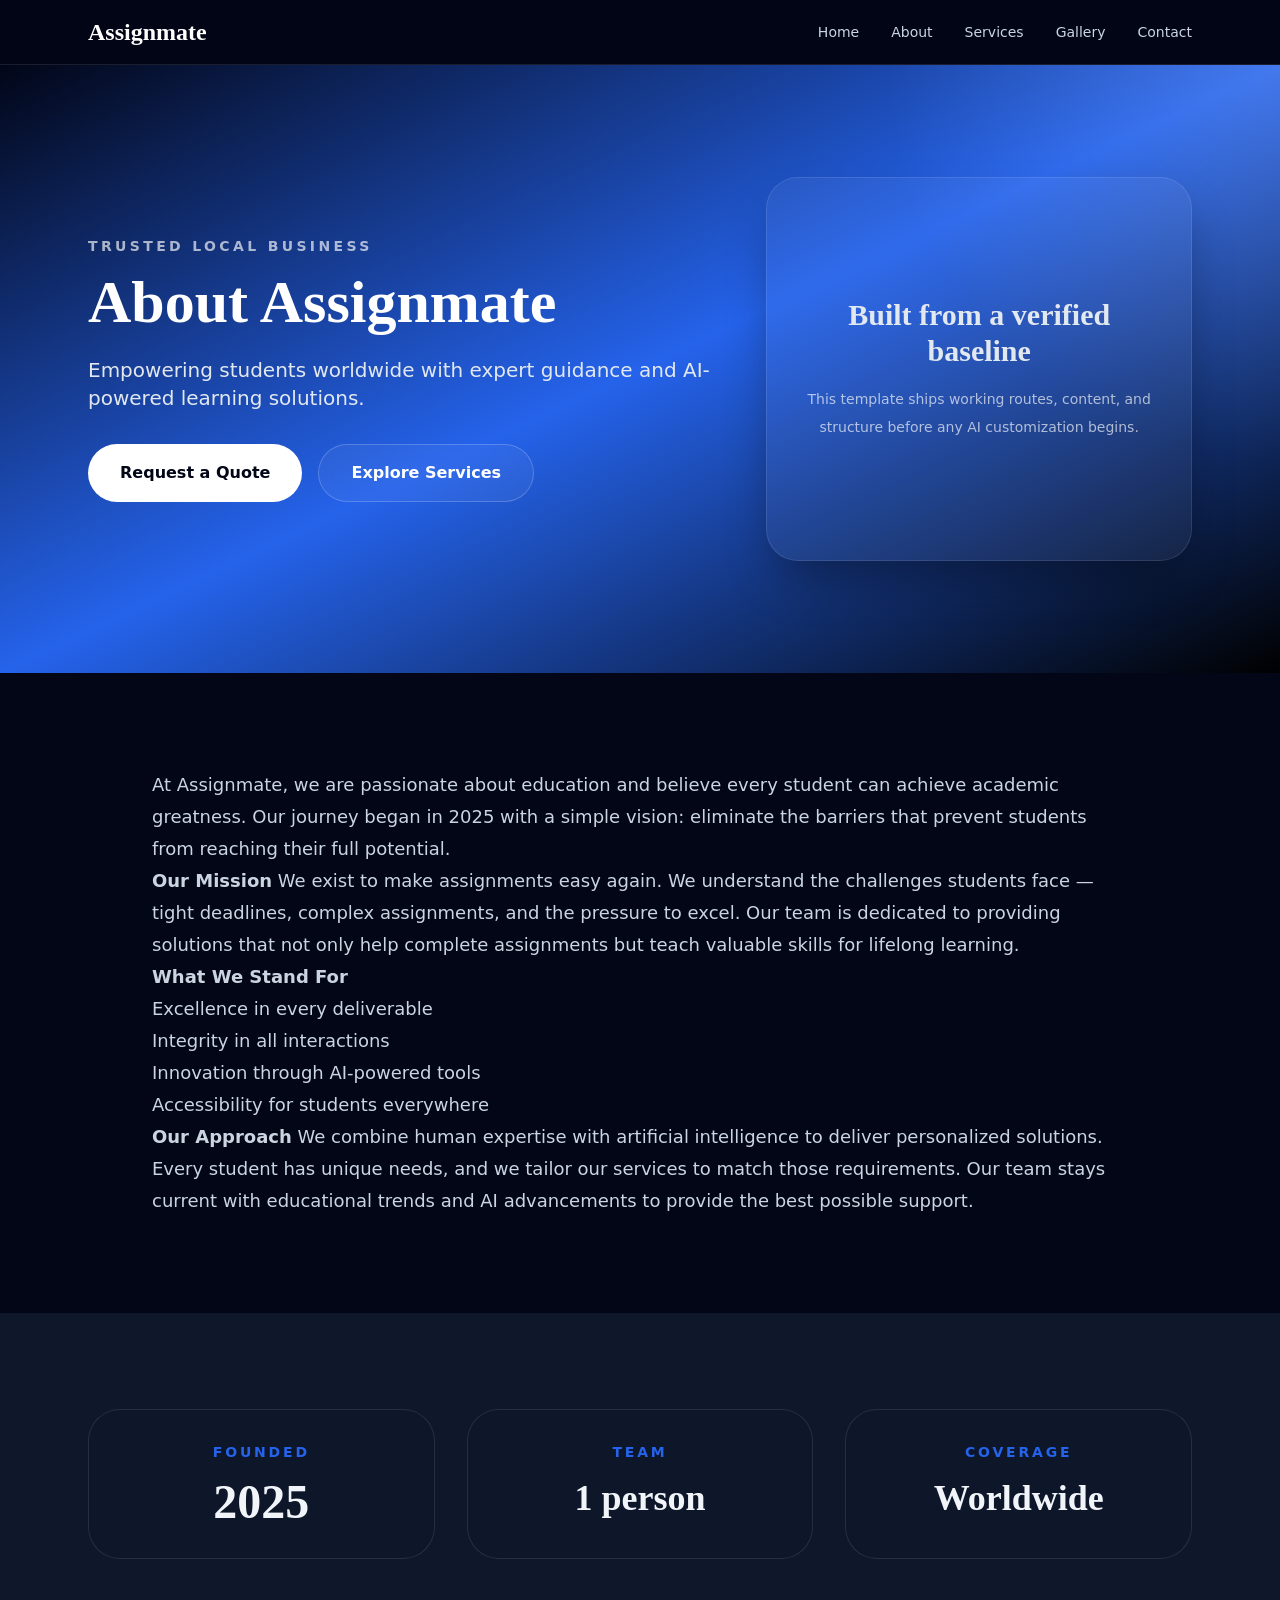
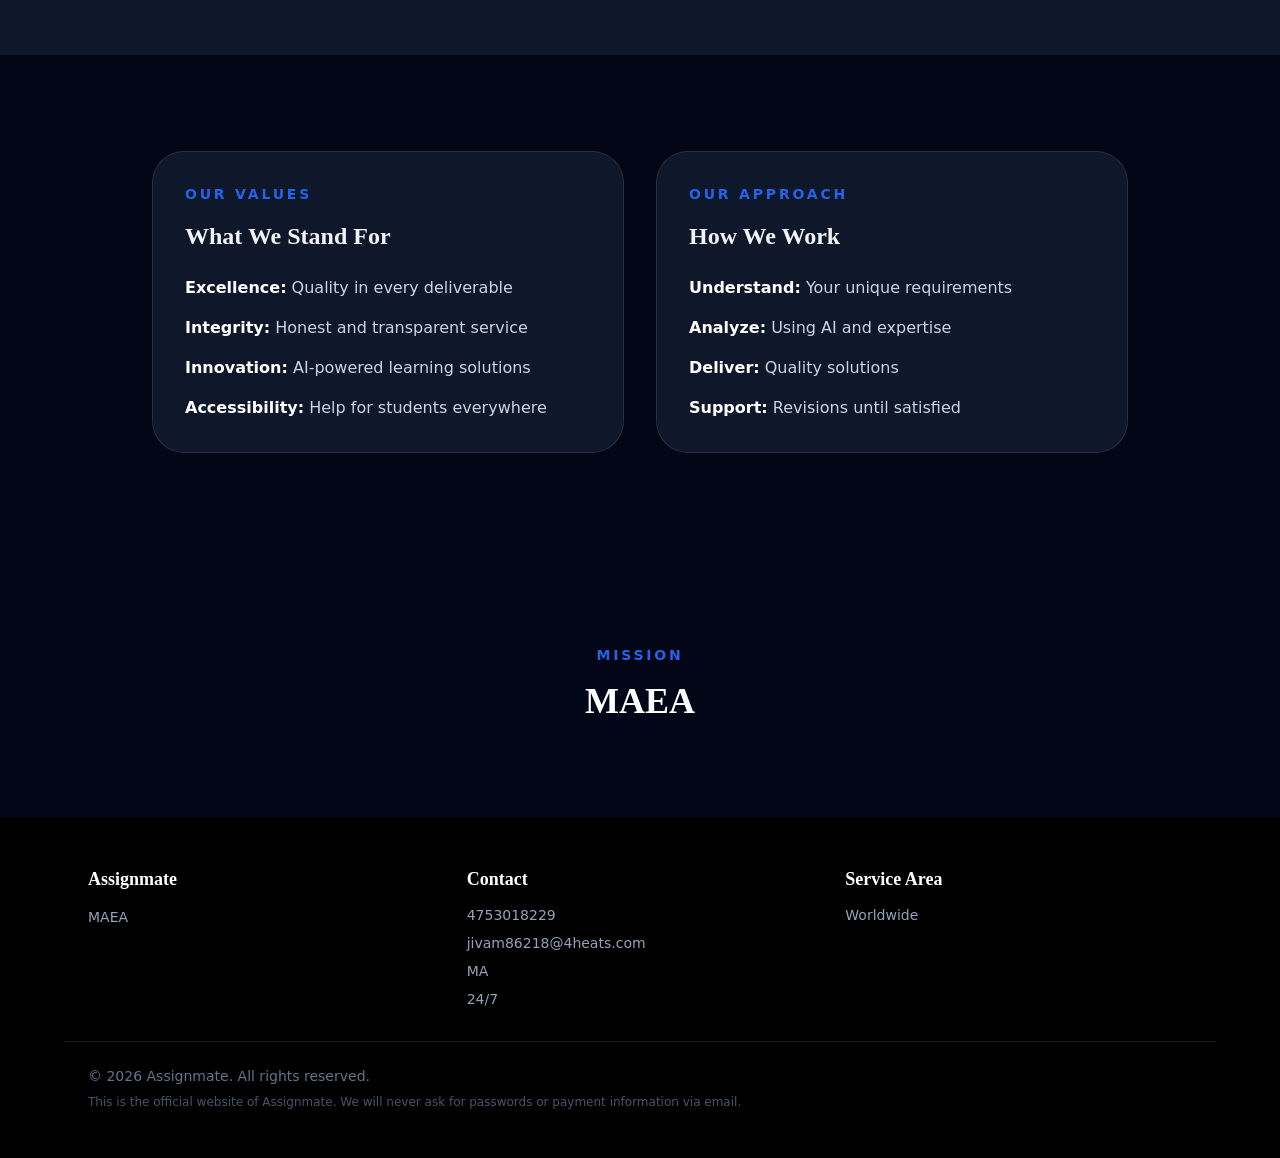
==== about/index.html @ 3dbf762c "Deploy site from 5Pages" ====
<!DOCTYPE html><html lang="en" data-astro-cid-37fxchfa style="--primaryColor: #2563eb;--secondaryColor: #f59e0b;--displayFont: 'Space Grotesk', 'Inter', sans-serif;--bodyFont: 'Inter', system-ui, sans-serif;"> <head><!-- Primary Meta Tags --><meta charset="utf-8"><meta name="viewport" content="width=device-width, initial-scale=1"><title>About Assignmate | Our Mission</title><meta name="description" content="Learn about Assignmate, our mission to make education accessible, and how we help students worldwide succeed."><meta name="author" content="Assignmate"><meta name="robots" content="index, follow"><link rel="canonical" href="https://example.com/about/"><link rel="preconnect" href="https://fonts.googleapis.com"><link rel="preconnect" href="https://fonts.gstatic.com" crossorigin><link href="https://fonts.googleapis.com/css2?family=Inter:wght@400;500;600;700;800&family=Playfair+Display:wght@600;700&family=Cormorant+Garamond:wght@500;600;700&family=DM+Serif+Display:ital@0;1&family=Space+Grotesk:wght@500;700&family=Source+Sans+3:wght@400;500;600;700&display=swap" rel="stylesheet"><!-- Security & Anti-Phishing --><meta http-equiv="X-Frame-Options" content="SAMEORIGIN"><meta http-equiv="X-Content-Type-Options" content="nosniff"><meta http-equiv="X-XSS-Protection" content="1; mode=block"><meta name="referrer" content="strict-origin-when-cross-origin"><meta http-equiv="Content-Security-Policy" content="default-src 'self'; script-src 'self' https://unpkg.com https://cdnjs.cloudflare.com; style-src 'self' 'unsafe-inline' https://fonts.googleapis.com; font-src 'self' https://fonts.gstatic.com; img-src 'self' data: https:; connect-src 'self'; frame-src 'self' https://unpkg.com; base-uri 'self'; form-action 'self'; frame-ancestors 'self'; object-src 'none'"><!-- Open Graph / Facebook --><meta property="og:type" content="website"><meta property="og:url" content="https://example.com/about/"><meta property="og:title" content="About Assignmate | Our Mission"><meta property="og:description" content="Learn about Assignmate, our mission to make education accessible, and how we help students worldwide succeed."><meta property="og:site_name" content="Assignmate"><meta property="og:locale" content="en_US"><meta property="og:image" content=""><meta property="og:image:width" content="1200"><meta property="og:image:height" content="630"><meta property="og:image:alt" content="About Assignmate | Our Mission"><!-- Twitter --><meta name="twitter:card" content="summary_large_image"><meta name="twitter:url" content="https://example.com/about/"><meta name="twitter:title" content="About Assignmate | Our Mission"><meta name="twitter:description" content="Learn about Assignmate, our mission to make education accessible, and how we help students worldwide succeed."><meta name="twitter:image" content=""><!-- Additional SEO --><meta name="geo.placename" content="MA"><!-- Structured Data (JSON-LD) --><script type="application/ld+json">{"@context":"https://schema.org","@type":"LocalBusiness","name":"Assignmate","description":"Make Assignments easy again","url":"https://example.com","telephone":"4753018229","email":"jivam86218@4heats.com","address":{"@type":"PostalAddress","streetAddress":"MA","addressLocality":"","addressRegion":"","postalCode":"","addressCountry":"US"},"openingHours":"24/7","sameAs":[]}</script><link rel="stylesheet" href="/_astro/about.CpQrnr-l.css"></head> <body class="bg-slate-950 text-slate-100" data-astro-cid-37fxchfa style="--primaryColor: #2563eb;--secondaryColor: #f59e0b;--displayFont: 'Space Grotesk', 'Inter', sans-serif;--bodyFont: 'Inter', system-ui, sans-serif;"> <a href="#main-content" class="sr-only focus:not-sr-only focus:absolute focus:left-4 focus:top-4 focus:z-50 focus:rounded focus:bg-white focus:px-4 focus:py-2 focus:text-sm focus:font-semibold focus:text-gray-900 focus:shadow" data-astro-cid-37fxchfa style="--primaryColor: #2563eb;--secondaryColor: #f59e0b;--displayFont: 'Space Grotesk', 'Inter', sans-serif;--bodyFont: 'Inter', system-ui, sans-serif;">
Skip to content
</a> <header class="sticky top-0 z-40 border-b border-gray-200 backdrop-blur bg-slate-950/95 text-white border-white/10" data-astro-cid-37fxchfa style="--primaryColor: #2563eb;--secondaryColor: #f59e0b;--displayFont: 'Space Grotesk', 'Inter', sans-serif;--bodyFont: 'Inter', system-ui, sans-serif;"> <nav class="mx-auto flex max-w-6xl items-center justify-between px-6 py-4" aria-label="Main navigation" data-astro-cid-37fxchfa style="--primaryColor: #2563eb;--secondaryColor: #f59e0b;--displayFont: 'Space Grotesk', 'Inter', sans-serif;--bodyFont: 'Inter', system-ui, sans-serif;"> <a href="/" class="font-heading text-2xl font-bold text-white" data-astro-cid-37fxchfa style="--primaryColor: #2563eb;--secondaryColor: #f59e0b;--displayFont: 'Space Grotesk', 'Inter', sans-serif;--bodyFont: 'Inter', system-ui, sans-serif;">Assignmate</a> <div class="hidden items-center gap-8 md:flex" data-astro-cid-37fxchfa style="--primaryColor: #2563eb;--secondaryColor: #f59e0b;--displayFont: 'Space Grotesk', 'Inter', sans-serif;--bodyFont: 'Inter', system-ui, sans-serif;"> <a href="/" class="text-sm font-medium transition-colors hover:text-primary text-slate-300" data-astro-cid-37fxchfa style="--primaryColor: #2563eb;--secondaryColor: #f59e0b;--displayFont: 'Space Grotesk', 'Inter', sans-serif;--bodyFont: 'Inter', system-ui, sans-serif;"> Home </a><a href="/about" class="text-sm font-medium transition-colors hover:text-primary text-slate-300" data-astro-cid-37fxchfa style="--primaryColor: #2563eb;--secondaryColor: #f59e0b;--displayFont: 'Space Grotesk', 'Inter', sans-serif;--bodyFont: 'Inter', system-ui, sans-serif;"> About </a><a href="/services" class="text-sm font-medium transition-colors hover:text-primary text-slate-300" data-astro-cid-37fxchfa style="--primaryColor: #2563eb;--secondaryColor: #f59e0b;--displayFont: 'Space Grotesk', 'Inter', sans-serif;--bodyFont: 'Inter', system-ui, sans-serif;"> Services </a><a href="/gallery" class="text-sm font-medium transition-colors hover:text-primary text-slate-300" data-astro-cid-37fxchfa style="--primaryColor: #2563eb;--secondaryColor: #f59e0b;--displayFont: 'Space Grotesk', 'Inter', sans-serif;--bodyFont: 'Inter', system-ui, sans-serif;"> Gallery </a><a href="/contact" class="text-sm font-medium transition-colors hover:text-primary text-slate-300" data-astro-cid-37fxchfa style="--primaryColor: #2563eb;--secondaryColor: #f59e0b;--displayFont: 'Space Grotesk', 'Inter', sans-serif;--bodyFont: 'Inter', system-ui, sans-serif;"> Contact </a> </div> <details class="relative md:hidden" data-astro-cid-37fxchfa style="--primaryColor: #2563eb;--secondaryColor: #f59e0b;--displayFont: 'Space Grotesk', 'Inter', sans-serif;--bodyFont: 'Inter', system-ui, sans-serif;"> <summary class="list-none cursor-pointer rounded p-2 text-gray-700 focus:outline-none focus:ring-2 focus:ring-primary focus:ring-offset-2" aria-label="Open mobile navigation" data-astro-cid-37fxchfa style="--primaryColor: #2563eb;--secondaryColor: #f59e0b;--displayFont: 'Space Grotesk', 'Inter', sans-serif;--bodyFont: 'Inter', system-ui, sans-serif;"> <svg class="h-6 w-6" fill="none" stroke="currentColor" viewBox="0 0 24 24" aria-hidden="true" data-astro-cid-37fxchfa style="--primaryColor: #2563eb;--secondaryColor: #f59e0b;--displayFont: 'Space Grotesk', 'Inter', sans-serif;--bodyFont: 'Inter', system-ui, sans-serif;"> <path stroke-linecap="round" stroke-linejoin="round" stroke-width="2" d="M4 6h16M4 12h16M4 18h16" data-astro-cid-37fxchfa style="--primaryColor: #2563eb;--secondaryColor: #f59e0b;--displayFont: 'Space Grotesk', 'Inter', sans-serif;--bodyFont: 'Inter', system-ui, sans-serif;"></path> </svg> </summary> <div class="absolute right-0 mt-3 min-w-48 rounded-xl border p-3 shadow-lg border-white/10 bg-slate-900" data-astro-cid-37fxchfa style="--primaryColor: #2563eb;--secondaryColor: #f59e0b;--displayFont: 'Space Grotesk', 'Inter', sans-serif;--bodyFont: 'Inter', system-ui, sans-serif;"> <a href="/" class="block rounded-lg px-3 py-2 text-sm font-medium transition-colors hover:bg-gray-50 hover:text-primary text-slate-300 hover:bg-white/5" data-astro-cid-37fxchfa style="--primaryColor: #2563eb;--secondaryColor: #f59e0b;--displayFont: 'Space Grotesk', 'Inter', sans-serif;--bodyFont: 'Inter', system-ui, sans-serif;"> Home </a><a href="/about" class="block rounded-lg px-3 py-2 text-sm font-medium transition-colors hover:bg-gray-50 hover:text-primary text-slate-300 hover:bg-white/5" data-astro-cid-37fxchfa style="--primaryColor: #2563eb;--secondaryColor: #f59e0b;--displayFont: 'Space Grotesk', 'Inter', sans-serif;--bodyFont: 'Inter', system-ui, sans-serif;"> About </a><a href="/services" class="block rounded-lg px-3 py-2 text-sm font-medium transition-colors hover:bg-gray-50 hover:text-primary text-slate-300 hover:bg-white/5" data-astro-cid-37fxchfa style="--primaryColor: #2563eb;--secondaryColor: #f59e0b;--displayFont: 'Space Grotesk', 'Inter', sans-serif;--bodyFont: 'Inter', system-ui, sans-serif;"> Services </a><a href="/gallery" class="block rounded-lg px-3 py-2 text-sm font-medium transition-colors hover:bg-gray-50 hover:text-primary text-slate-300 hover:bg-white/5" data-astro-cid-37fxchfa style="--primaryColor: #2563eb;--secondaryColor: #f59e0b;--displayFont: 'Space Grotesk', 'Inter', sans-serif;--bodyFont: 'Inter', system-ui, sans-serif;"> Gallery </a><a href="/contact" class="block rounded-lg px-3 py-2 text-sm font-medium transition-colors hover:bg-gray-50 hover:text-primary text-slate-300 hover:bg-white/5" data-astro-cid-37fxchfa style="--primaryColor: #2563eb;--secondaryColor: #f59e0b;--displayFont: 'Space Grotesk', 'Inter', sans-serif;--bodyFont: 'Inter', system-ui, sans-serif;"> Contact </a> </div> </details> </nav> </header> <main id="main-content" data-astro-cid-37fxchfa style="--primaryColor: #2563eb;--secondaryColor: #f59e0b;--displayFont: 'Space Grotesk', 'Inter', sans-serif;--bodyFont: 'Inter', system-ui, sans-serif;">  <section class="relative overflow-hidden py-20 md:py-28 bg-gradient-to-br from-slate-950 via-primary to-black text-white"> <div class="absolute inset-0 bg-[radial-gradient(circle_at_top_right,_rgba(255,255,255,0.14),_transparent_28%)]"></div> <div class="relative mx-auto max-w-6xl px-6"> <div class="grid items-center gap-10 lg:grid-cols-[1.2fr_0.8fr]"> <div> <p class="mb-4 text-sm font-semibold uppercase tracking-[0.24em] text-white/65">Trusted local business</p> <h1 class="font-heading text-4xl font-bold leading-tight md:text-5xl lg:text-6xl">About Assignmate</h1> <p class="mt-6 max-w-2xl text-lg leading-8 md:text-xl text-slate-200">Empowering students worldwide with expert guidance and AI-powered learning solutions.</p> <div class="mt-8 flex flex-wrap gap-4"> <a href="/contact" class="btn-primary hover:opacity-100 rounded-full bg-white text-slate-950">Request a Quote</a> <a href="/services" class="btn-secondary rounded-full border border-white/20 bg-white/5 text-white">Explore Services</a> </div> </div> <div> <div class="flex min-h-[24rem] items-center justify-center text-center rounded-[2rem] border border-white/10 bg-white/5 p-10 text-slate-200 shadow-2xl shadow-black/40"> <div> <p class="font-heading text-3xl font-semibold">Built from a verified baseline</p> <p class="mt-4 text-sm leading-7 text-white/65">This template ships working routes, content, and structure before any AI customization begins.</p> </div> </div> </div> </div> </div> </section> <section class="py-16 md:py-24"> <div class="mx-auto max-w-5xl px-6"> <div class="prose max-w-none text-lg leading-8 text-slate-300"> <p>At Assignmate, we are passionate about education and believe every student can achieve academic greatness. Our journey began in 2025 with a simple vision: eliminate the barriers that prevent students from reaching their full potential.</p>
<p><strong>Our Mission</strong>
We exist to make assignments easy again. We understand the challenges students face — tight deadlines, complex assignments, and the pressure to excel. Our team is dedicated to providing solutions that not only help complete assignments but teach valuable skills for lifelong learning.</p>
<p><strong>What We Stand For</strong></p>
<ul>
<li>Excellence in every deliverable</li>
<li>Integrity in all interactions</li>
<li>Innovation through AI-powered tools</li>
<li>Accessibility for students everywhere</li>
</ul>
<p><strong>Our Approach</strong>
We combine human expertise with artificial intelligence to deliver personalized solutions. Every student has unique needs, and we tailor our services to match those requirements. Our team stays current with educational trends and AI advancements to provide the best possible support.</p> </div> </div> </section> <section class="bg-slate-900 py-16 md:py-24"> <div class="mx-auto grid max-w-6xl gap-8 px-6 md:grid-cols-3"> <div class="rounded-[2rem] border border-white/10 bg-slate-900/50 p-8 text-center"> <p class="text-sm font-semibold uppercase tracking-[0.2em] text-primary">Founded</p> <h2 class="mt-4 font-heading text-5xl font-bold text-slate-100">2025</h2> </div> <div class="rounded-[2rem] border border-white/10 bg-slate-900/50 p-8 text-center"> <p class="text-sm font-semibold uppercase tracking-[0.2em] text-primary">Team</p> <h2 class="mt-4 font-heading text-4xl font-bold text-slate-100">1 person</h2> </div> <div class="rounded-[2rem] border border-white/10 bg-slate-900/50 p-8 text-center"> <p class="text-sm font-semibold uppercase tracking-[0.2em] text-primary">Coverage</p> <h2 class="mt-4 font-heading text-4xl font-bold text-slate-100">Worldwide</h2> </div> </div> </section> <section class="py-16 md:py-24"> <div class="mx-auto max-w-5xl px-6"> <div class="grid gap-8 md:grid-cols-2"> <div class="rounded-[2rem] border border-white/10 bg-slate-900 p-8"> <p class="text-sm font-semibold uppercase tracking-[0.2em] text-primary">Our Values</p> <h2 class="mt-4 font-heading text-2xl font-bold text-slate-100">What We Stand For</h2> <ul class="mt-6 space-y-4 text-slate-300"> <li><strong class="text-white">Excellence:</strong> Quality in every deliverable</li> <li><strong class="text-white">Integrity:</strong> Honest and transparent service</li> <li><strong class="text-white">Innovation:</strong> AI-powered learning solutions</li> <li><strong class="text-white">Accessibility:</strong> Help for students everywhere</li> </ul> </div> <div class="rounded-[2rem] border border-white/10 bg-slate-900 p-8"> <p class="text-sm font-semibold uppercase tracking-[0.2em] text-primary">Our Approach</p> <h2 class="mt-4 font-heading text-2xl font-bold text-slate-100">How We Work</h2> <ul class="mt-6 space-y-4 text-slate-300"> <li><strong class="text-white">Understand:</strong> Your unique requirements</li> <li><strong class="text-white">Analyze:</strong> Using AI and expertise</li> <li><strong class="text-white">Deliver:</strong> Quality solutions</li> <li><strong class="text-white">Support:</strong> Revisions until satisfied</li> </ul> </div> </div> </div> </section> <section class="py-16 md:py-24"> <div class="mx-auto max-w-4xl px-6 text-center"> <p class="text-sm font-semibold uppercase tracking-[0.2em] text-primary">Mission</p> <h2 class="mt-4 font-heading text-4xl font-bold text-white">MAEA</h2> </div> </section>  </main> <footer class="bg-black text-slate-300 py-12" data-astro-cid-37fxchfa style="--primaryColor: #2563eb;--secondaryColor: #f59e0b;--displayFont: 'Space Grotesk', 'Inter', sans-serif;--bodyFont: 'Inter', system-ui, sans-serif;"> <div class="mx-auto grid max-w-6xl gap-8 px-6 md:grid-cols-3" data-astro-cid-37fxchfa style="--primaryColor: #2563eb;--secondaryColor: #f59e0b;--displayFont: 'Space Grotesk', 'Inter', sans-serif;--bodyFont: 'Inter', system-ui, sans-serif;"> <div data-astro-cid-37fxchfa style="--primaryColor: #2563eb;--secondaryColor: #f59e0b;--displayFont: 'Space Grotesk', 'Inter', sans-serif;--bodyFont: 'Inter', system-ui, sans-serif;"> <h2 class="font-heading text-lg font-semibold text-white" data-astro-cid-37fxchfa style="--primaryColor: #2563eb;--secondaryColor: #f59e0b;--displayFont: 'Space Grotesk', 'Inter', sans-serif;--bodyFont: 'Inter', system-ui, sans-serif;">Assignmate</h2> <p class="mt-3 text-sm leading-6 text-slate-400" data-astro-cid-37fxchfa style="--primaryColor: #2563eb;--secondaryColor: #f59e0b;--displayFont: 'Space Grotesk', 'Inter', sans-serif;--bodyFont: 'Inter', system-ui, sans-serif;">MAEA</p> </div> <div data-astro-cid-37fxchfa style="--primaryColor: #2563eb;--secondaryColor: #f59e0b;--displayFont: 'Space Grotesk', 'Inter', sans-serif;--bodyFont: 'Inter', system-ui, sans-serif;"> <h2 class="font-heading text-lg font-semibold text-white" data-astro-cid-37fxchfa style="--primaryColor: #2563eb;--secondaryColor: #f59e0b;--displayFont: 'Space Grotesk', 'Inter', sans-serif;--bodyFont: 'Inter', system-ui, sans-serif;">Contact</h2> <div class="mt-3 space-y-2 text-sm text-slate-400" data-astro-cid-37fxchfa style="--primaryColor: #2563eb;--secondaryColor: #f59e0b;--displayFont: 'Space Grotesk', 'Inter', sans-serif;--bodyFont: 'Inter', system-ui, sans-serif;"> <p data-astro-cid-37fxchfa style="--primaryColor: #2563eb;--secondaryColor: #f59e0b;--displayFont: 'Space Grotesk', 'Inter', sans-serif;--bodyFont: 'Inter', system-ui, sans-serif;">4753018229</p> <p data-astro-cid-37fxchfa style="--primaryColor: #2563eb;--secondaryColor: #f59e0b;--displayFont: 'Space Grotesk', 'Inter', sans-serif;--bodyFont: 'Inter', system-ui, sans-serif;">jivam86218@4heats.com</p> <p data-astro-cid-37fxchfa style="--primaryColor: #2563eb;--secondaryColor: #f59e0b;--displayFont: 'Space Grotesk', 'Inter', sans-serif;--bodyFont: 'Inter', system-ui, sans-serif;">MA</p> <p data-astro-cid-37fxchfa style="--primaryColor: #2563eb;--secondaryColor: #f59e0b;--displayFont: 'Space Grotesk', 'Inter', sans-serif;--bodyFont: 'Inter', system-ui, sans-serif;">24/7</p> </div> </div> <div data-astro-cid-37fxchfa style="--primaryColor: #2563eb;--secondaryColor: #f59e0b;--displayFont: 'Space Grotesk', 'Inter', sans-serif;--bodyFont: 'Inter', system-ui, sans-serif;"> <h2 class="font-heading text-lg font-semibold text-white" data-astro-cid-37fxchfa style="--primaryColor: #2563eb;--secondaryColor: #f59e0b;--displayFont: 'Space Grotesk', 'Inter', sans-serif;--bodyFont: 'Inter', system-ui, sans-serif;">Service Area</h2> <p class="mt-3 text-sm text-slate-400" data-astro-cid-37fxchfa style="--primaryColor: #2563eb;--secondaryColor: #f59e0b;--displayFont: 'Space Grotesk', 'Inter', sans-serif;--bodyFont: 'Inter', system-ui, sans-serif;">Worldwide</p> <div class="mt-4 flex flex-wrap gap-3" data-astro-cid-37fxchfa style="--primaryColor: #2563eb;--secondaryColor: #f59e0b;--displayFont: 'Space Grotesk', 'Inter', sans-serif;--bodyFont: 'Inter', system-ui, sans-serif;">  </div> </div> </div> <div class="mx-auto mt-8 max-w-6xl border-t border-white/10 px-6 pt-6 text-sm text-slate-500" data-astro-cid-37fxchfa style="--primaryColor: #2563eb;--secondaryColor: #f59e0b;--displayFont: 'Space Grotesk', 'Inter', sans-serif;--bodyFont: 'Inter', system-ui, sans-serif;"> <p data-astro-cid-37fxchfa style="--primaryColor: #2563eb;--secondaryColor: #f59e0b;--displayFont: 'Space Grotesk', 'Inter', sans-serif;--bodyFont: 'Inter', system-ui, sans-serif;">&copy; 2026 Assignmate. All rights reserved.</p> <p class="mt-2 text-xs text-slate-600" data-astro-cid-37fxchfa style="--primaryColor: #2563eb;--secondaryColor: #f59e0b;--displayFont: 'Space Grotesk', 'Inter', sans-serif;--bodyFont: 'Inter', system-ui, sans-serif;">This is the official website of Assignmate. We will never ask for passwords or payment information via email.</p> </div> </footer> </body></html>
---- _astro/about.CpQrnr-l.css ----
*,:before,:after{--tw-border-spacing-x: 0;--tw-border-spacing-y: 0;--tw-translate-x: 0;--tw-translate-y: 0;--tw-rotate: 0;--tw-skew-x: 0;--tw-skew-y: 0;--tw-scale-x: 1;--tw-scale-y: 1;--tw-pan-x: ;--tw-pan-y: ;--tw-pinch-zoom: ;--tw-scroll-snap-strictness: proximity;--tw-gradient-from-position: ;--tw-gradient-via-position: ;--tw-gradient-to-position: ;--tw-ordinal: ;--tw-slashed-zero: ;--tw-numeric-figure: ;--tw-numeric-spacing: ;--tw-numeric-fraction: ;--tw-ring-inset: ;--tw-ring-offset-width: 0px;--tw-ring-offset-color: #fff;--tw-ring-color: rgb(59 130 246 / .5);--tw-ring-offset-shadow: 0 0 #0000;--tw-ring-shadow: 0 0 #0000;--tw-shadow: 0 0 #0000;--tw-shadow-colored: 0 0 #0000;--tw-blur: ;--tw-brightness: ;--tw-contrast: ;--tw-grayscale: ;--tw-hue-rotate: ;--tw-invert: ;--tw-saturate: ;--tw-sepia: ;--tw-drop-shadow: ;--tw-backdrop-blur: ;--tw-backdrop-brightness: ;--tw-backdrop-contrast: ;--tw-backdrop-grayscale: ;--tw-backdrop-hue-rotate: ;--tw-backdrop-invert: ;--tw-backdrop-opacity: ;--tw-backdrop-saturate: ;--tw-backdrop-sepia: ;--tw-contain-size: ;--tw-contain-layout: ;--tw-contain-paint: ;--tw-contain-style: }::backdrop{--tw-border-spacing-x: 0;--tw-border-spacing-y: 0;--tw-translate-x: 0;--tw-translate-y: 0;--tw-rotate: 0;--tw-skew-x: 0;--tw-skew-y: 0;--tw-scale-x: 1;--tw-scale-y: 1;--tw-pan-x: ;--tw-pan-y: ;--tw-pinch-zoom: ;--tw-scroll-snap-strictness: proximity;--tw-gradient-from-position: ;--tw-gradient-via-position: ;--tw-gradient-to-position: ;--tw-ordinal: ;--tw-slashed-zero: ;--tw-numeric-figure: ;--tw-numeric-spacing: ;--tw-numeric-fraction: ;--tw-ring-inset: ;--tw-ring-offset-width: 0px;--tw-ring-offset-color: #fff;--tw-ring-color: rgb(59 130 246 / .5);--tw-ring-offset-shadow: 0 0 #0000;--tw-ring-shadow: 0 0 #0000;--tw-shadow: 0 0 #0000;--tw-shadow-colored: 0 0 #0000;--tw-blur: ;--tw-brightness: ;--tw-contrast: ;--tw-grayscale: ;--tw-hue-rotate: ;--tw-invert: ;--tw-saturate: ;--tw-sepia: ;--tw-drop-shadow: ;--tw-backdrop-blur: ;--tw-backdrop-brightness: ;--tw-backdrop-contrast: ;--tw-backdrop-grayscale: ;--tw-backdrop-hue-rotate: ;--tw-backdrop-invert: ;--tw-backdrop-opacity: ;--tw-backdrop-saturate: ;--tw-backdrop-sepia: ;--tw-contain-size: ;--tw-contain-layout: ;--tw-contain-paint: ;--tw-contain-style: }*,:before,:after{box-sizing:border-box;border-width:0;border-style:solid;border-color:#e5e7eb}:before,:after{--tw-content: ""}html,:host{line-height:1.5;-webkit-text-size-adjust:100%;-moz-tab-size:4;-o-tab-size:4;tab-size:4;font-family:ui-sans-serif,system-ui,sans-serif,"Apple Color Emoji","Segoe UI Emoji",Segoe UI Symbol,"Noto Color Emoji";font-feature-settings:normal;font-variation-settings:normal;-webkit-tap-highlight-color:transparent}body{margin:0;line-height:inherit}hr{height:0;color:inherit;border-top-width:1px}abbr:where([title]){-webkit-text-decoration:underline dotted;text-decoration:underline dotted}h1,h2,h3,h4,h5,h6{font-size:inherit;font-weight:inherit}a{color:inherit;text-decoration:inherit}b,strong{font-weight:bolder}code,kbd,samp,pre{font-family:ui-monospace,SFMono-Regular,Menlo,Monaco,Consolas,Liberation Mono,Courier New,monospace;font-feature-settings:normal;font-variation-settings:normal;font-size:1em}small{font-size:80%}sub,sup{font-size:75%;line-height:0;position:relative;vertical-align:baseline}sub{bottom:-.25em}sup{top:-.5em}table{text-indent:0;border-color:inherit;border-collapse:collapse}button,input,optgroup,select,textarea{font-family:inherit;font-feature-settings:inherit;font-variation-settings:inherit;font-size:100%;font-weight:inherit;line-height:inherit;letter-spacing:inherit;color:inherit;margin:0;padding:0}button,select{text-transform:none}button,input:where([type=button]),input:where([type=reset]),input:where([type=submit]){-webkit-appearance:button;background-color:transparent;background-image:none}:-moz-focusring{outline:auto}:-moz-ui-invalid{box-shadow:none}progress{vertical-align:baseline}::-webkit-inner-spin-button,::-webkit-outer-spin-button{height:auto}[type=search]{-webkit-appearance:textfield;outline-offset:-2px}::-webkit-search-decoration{-webkit-appearance:none}::-webkit-file-upload-button{-webkit-appearance:button;font:inherit}summary{display:list-item}blockquote,dl,dd,h1,h2,h3,h4,h5,h6,hr,figure,p,pre{margin:0}fieldset{margin:0;padding:0}legend{padding:0}ol,ul,menu{list-style:none;margin:0;padding:0}dialog{padding:0}textarea{resize:vertical}input::-moz-placeholder,textarea::-moz-placeholder{opacity:1;color:#9ca3af}input::placeholder,textarea::placeholder{opacity:1;color:#9ca3af}button,[role=button]{cursor:pointer}:disabled{cursor:default}img,svg,video,canvas,audio,iframe,embed,object{display:block;vertical-align:middle}img,video{max-width:100%;height:auto}[hidden]:where(:not([hidden=until-found])){display:none}html{scroll-behavior:smooth}body{--tw-bg-opacity: 1;background-color:rgb(2 6 23 / var(--tw-bg-opacity, 1));--tw-text-opacity: 1;color:rgb(241 245 249 / var(--tw-text-opacity, 1));-webkit-font-smoothing:antialiased;-moz-osx-font-smoothing:grayscale;font-family:var(--font-body)}h1,h2,h3,h4,h5,h6{font-family:var(--font-display)}::-moz-selection{background-color:var(--color-primary);color:#fff}::selection{background-color:var(--color-primary);color:#fff}.btn-primary{display:inline-flex;align-items:center;justify-content:center;border-radius:9999px;--tw-bg-opacity: 1;background-color:rgb(255 255 255 / var(--tw-bg-opacity, 1));padding:1rem 2rem;font-size:1rem;line-height:1.5rem;font-weight:600;--tw-text-opacity: 1;color:rgb(15 23 42 / var(--tw-text-opacity, 1));transition-property:all;transition-timing-function:cubic-bezier(.4,0,.2,1);transition-duration:.15s}.btn-primary:hover{--tw-scale-x: 1.05;--tw-scale-y: 1.05;transform:translate(var(--tw-translate-x),var(--tw-translate-y)) rotate(var(--tw-rotate)) skew(var(--tw-skew-x)) skewY(var(--tw-skew-y)) scaleX(var(--tw-scale-x)) scaleY(var(--tw-scale-y));--tw-shadow: 0 20px 25px -5px rgb(0 0 0 / .1), 0 8px 10px -6px rgb(0 0 0 / .1);--tw-shadow-colored: 0 20px 25px -5px var(--tw-shadow-color), 0 8px 10px -6px var(--tw-shadow-color);box-shadow:var(--tw-ring-offset-shadow, 0 0 #0000),var(--tw-ring-shadow, 0 0 #0000),var(--tw-shadow)}.btn-primary:focus{outline:2px solid transparent;outline-offset:2px;--tw-ring-offset-shadow: var(--tw-ring-inset) 0 0 0 var(--tw-ring-offset-width) var(--tw-ring-offset-color);--tw-ring-shadow: var(--tw-ring-inset) 0 0 0 calc(2px + var(--tw-ring-offset-width)) var(--tw-ring-color);box-shadow:var(--tw-ring-offset-shadow),var(--tw-ring-shadow),var(--tw-shadow, 0 0 #0000);--tw-ring-opacity: 1;--tw-ring-color: rgb(255 255 255 / var(--tw-ring-opacity, 1));--tw-ring-offset-width: 2px;--tw-ring-offset-color: #020617}.btn-secondary{display:inline-flex;align-items:center;justify-content:center;border-radius:9999px;border-width:2px;border-color:#fff3;background-color:#ffffff0d;padding:1rem 2rem;font-size:1rem;line-height:1.5rem;font-weight:600;--tw-text-opacity: 1;color:rgb(255 255 255 / var(--tw-text-opacity, 1));--tw-backdrop-blur: blur(8px);backdrop-filter:var(--tw-backdrop-blur) var(--tw-backdrop-brightness) var(--tw-backdrop-contrast) var(--tw-backdrop-grayscale) var(--tw-backdrop-hue-rotate) var(--tw-backdrop-invert) var(--tw-backdrop-opacity) var(--tw-backdrop-saturate) var(--tw-backdrop-sepia);transition-property:all;transition-timing-function:cubic-bezier(.4,0,.2,1);transition-duration:.15s}.btn-secondary:hover{border-color:#ffffff4d;background-color:#ffffff1a}.btn-secondary:focus{outline:2px solid transparent;outline-offset:2px;--tw-ring-offset-shadow: var(--tw-ring-inset) 0 0 0 var(--tw-ring-offset-width) var(--tw-ring-offset-color);--tw-ring-shadow: var(--tw-ring-inset) 0 0 0 calc(2px + var(--tw-ring-offset-width)) var(--tw-ring-color);box-shadow:var(--tw-ring-offset-shadow),var(--tw-ring-shadow),var(--tw-shadow, 0 0 #0000);--tw-ring-color: var(--color-primary, #2563eb);--tw-ring-offset-width: 2px;--tw-ring-offset-color: #020617}.sr-only{position:absolute;width:1px;height:1px;padding:0;margin:-1px;overflow:hidden;clip:rect(0,0,0,0);white-space:nowrap;border-width:0}.absolute{position:absolute}.relative{position:relative}.sticky{position:sticky}.inset-0{inset:0}.left-\[-9999px\]{left:-9999px}.right-0{right:0}.top-0{top:0}.z-40{z-index:40}.mx-auto{margin-left:auto;margin-right:auto}.mb-12{margin-bottom:3rem}.mb-4{margin-bottom:1rem}.ml-4{margin-left:1rem}.mt-10{margin-top:2.5rem}.mt-12{margin-top:3rem}.mt-2{margin-top:.5rem}.mt-3{margin-top:.75rem}.mt-4{margin-top:1rem}.mt-6{margin-top:1.5rem}.mt-8{margin-top:2rem}.block{display:block}.inline-block{display:inline-block}.flex{display:flex}.grid{display:grid}.hidden{display:none}.h-12{height:3rem}.h-5{height:1.25rem}.h-6{height:1.5rem}.h-72{height:18rem}.max-h-\[28rem\]{max-height:28rem}.min-h-\[24rem\]{min-height:24rem}.w-12{width:3rem}.w-5{width:1.25rem}.w-6{width:1.5rem}.w-full{width:100%}.min-w-48{min-width:12rem}.max-w-2xl{max-width:42rem}.max-w-4xl{max-width:56rem}.max-w-5xl{max-width:64rem}.max-w-6xl{max-width:72rem}.max-w-none{max-width:none}.flex-shrink-0{flex-shrink:0}.rotate-\[0\.2deg\]{--tw-rotate: .2deg;transform:translate(var(--tw-translate-x),var(--tw-translate-y)) rotate(var(--tw-rotate)) skew(var(--tw-skew-x)) skewY(var(--tw-skew-y)) scaleX(var(--tw-scale-x)) scaleY(var(--tw-scale-y))}.cursor-pointer{cursor:pointer}.resize-y{resize:vertical}.list-none{list-style-type:none}.grid-cols-1{grid-template-columns:repeat(1,minmax(0,1fr))}.flex-col{flex-direction:column}.flex-wrap{flex-wrap:wrap}.items-center{align-items:center}.justify-center{justify-content:center}.justify-between{justify-content:space-between}.gap-1{gap:.25rem}.gap-10{gap:2.5rem}.gap-12{gap:3rem}.gap-3{gap:.75rem}.gap-4{gap:1rem}.gap-6{gap:1.5rem}.gap-8{gap:2rem}.space-y-2>:not([hidden])~:not([hidden]){--tw-space-y-reverse: 0;margin-top:calc(.5rem * calc(1 - var(--tw-space-y-reverse)));margin-bottom:calc(.5rem * var(--tw-space-y-reverse))}.space-y-4>:not([hidden])~:not([hidden]){--tw-space-y-reverse: 0;margin-top:calc(1rem * calc(1 - var(--tw-space-y-reverse)));margin-bottom:calc(1rem * var(--tw-space-y-reverse))}.overflow-hidden{overflow:hidden}.rounded{border-radius:.25rem}.rounded-2xl{border-radius:1rem}.rounded-\[1\.75rem\]{border-radius:1.75rem}.rounded-\[2rem\]{border-radius:2rem}.rounded-full{border-radius:9999px}.rounded-lg{border-radius:.5rem}.rounded-xl{border-radius:.75rem}.border{border-width:1px}.border-2{border-width:2px}.border-b{border-bottom-width:1px}.border-t{border-top-width:1px}.border-dashed{border-style:dashed}.border-gray-200{--tw-border-opacity: 1;border-color:rgb(229 231 235 / var(--tw-border-opacity, 1))}.border-gray-300{--tw-border-opacity: 1;border-color:rgb(209 213 219 / var(--tw-border-opacity, 1))}.border-white\/10{border-color:#ffffff1a}.border-white\/15{border-color:#ffffff26}.border-white\/20{border-color:#fff3}.border-white\/30{border-color:#ffffff4d}.bg-black{--tw-bg-opacity: 1;background-color:rgb(0 0 0 / var(--tw-bg-opacity, 1))}.bg-gray-50{--tw-bg-opacity: 1;background-color:rgb(249 250 251 / var(--tw-bg-opacity, 1))}.bg-primary{background-color:var(--color-primary, #2563eb)}.bg-slate-900{--tw-bg-opacity: 1;background-color:rgb(15 23 42 / var(--tw-bg-opacity, 1))}.bg-slate-900\/50{background-color:#0f172a80}.bg-slate-900\/60{background-color:#0f172a99}.bg-slate-950{--tw-bg-opacity: 1;background-color:rgb(2 6 23 / var(--tw-bg-opacity, 1))}.bg-slate-950\/40{background-color:#02061766}.bg-slate-950\/95{background-color:#020617f2}.bg-white{--tw-bg-opacity: 1;background-color:rgb(255 255 255 / var(--tw-bg-opacity, 1))}.bg-white\/10{background-color:#ffffff1a}.bg-white\/5{background-color:#ffffff0d}.bg-white\/95{background-color:#fffffff2}.bg-\[radial-gradient\(circle_at_top_right\,_rgba\(255\,255\,255\,0\.14\)\,_transparent_28\%\)\]{background-image:radial-gradient(circle at top right,rgba(255,255,255,.14),transparent 28%)}.bg-\[radial-gradient\(circle_at_top_right\,_rgba\(255\,255\,255\,0\.18\)\,_transparent_32\%\)\]{background-image:radial-gradient(circle at top right,rgba(255,255,255,.18),transparent 32%)}.bg-gradient-to-br{background-image:linear-gradient(to bottom right,var(--tw-gradient-stops))}.bg-gradient-to-r{background-image:linear-gradient(to right,var(--tw-gradient-stops))}.from-primary{--tw-gradient-from: var(--color-primary, #2563eb) var(--tw-gradient-from-position);--tw-gradient-to: rgb(255 255 255 / 0) var(--tw-gradient-to-position);--tw-gradient-stops: var(--tw-gradient-from), var(--tw-gradient-to)}.from-slate-900{--tw-gradient-from: #0f172a var(--tw-gradient-from-position);--tw-gradient-to: rgb(15 23 42 / 0) var(--tw-gradient-to-position);--tw-gradient-stops: var(--tw-gradient-from), var(--tw-gradient-to)}.from-slate-950{--tw-gradient-from: #020617 var(--tw-gradient-from-position);--tw-gradient-to: rgb(2 6 23 / 0) var(--tw-gradient-to-position);--tw-gradient-stops: var(--tw-gradient-from), var(--tw-gradient-to)}.from-white\/5{--tw-gradient-from: rgb(255 255 255 / .05) var(--tw-gradient-from-position);--tw-gradient-to: rgb(255 255 255 / 0) var(--tw-gradient-to-position);--tw-gradient-stops: var(--tw-gradient-from), var(--tw-gradient-to)}.via-blue-600{--tw-gradient-to: rgb(37 99 235 / 0) var(--tw-gradient-to-position);--tw-gradient-stops: var(--tw-gradient-from), #2563eb var(--tw-gradient-via-position), var(--tw-gradient-to)}.via-blue-600\/20{--tw-gradient-to: rgb(37 99 235 / 0) var(--tw-gradient-to-position);--tw-gradient-stops: var(--tw-gradient-from), rgb(37 99 235 / .2) var(--tw-gradient-via-position), var(--tw-gradient-to)}.via-primary{--tw-gradient-to: rgb(255 255 255 / 0) var(--tw-gradient-to-position);--tw-gradient-stops: var(--tw-gradient-from), var(--color-primary, #2563eb) var(--tw-gradient-via-position), var(--tw-gradient-to)}.via-slate-800{--tw-gradient-to: rgb(30 41 59 / 0) var(--tw-gradient-to-position);--tw-gradient-stops: var(--tw-gradient-from), #1e293b var(--tw-gradient-via-position), var(--tw-gradient-to)}.via-slate-900{--tw-gradient-to: rgb(15 23 42 / 0) var(--tw-gradient-to-position);--tw-gradient-stops: var(--tw-gradient-from), #0f172a var(--tw-gradient-via-position), var(--tw-gradient-to)}.via-white{--tw-gradient-to: rgb(255 255 255 / 0) var(--tw-gradient-to-position);--tw-gradient-stops: var(--tw-gradient-from), #fff var(--tw-gradient-via-position), var(--tw-gradient-to)}.to-black{--tw-gradient-to: #000 var(--tw-gradient-to-position)}.to-primary{--tw-gradient-to: var(--color-primary, #2563eb) var(--tw-gradient-to-position)}.to-slate-900{--tw-gradient-to: #0f172a var(--tw-gradient-to-position)}.object-cover{-o-object-fit:cover;object-fit:cover}.p-10{padding:2.5rem}.p-2{padding:.5rem}.p-3{padding:.75rem}.p-6{padding:1.5rem}.p-8{padding:2rem}.px-3{padding-left:.75rem;padding-right:.75rem}.px-4{padding-left:1rem;padding-right:1rem}.px-6{padding-left:1.5rem;padding-right:1.5rem}.px-8{padding-left:2rem;padding-right:2rem}.py-12{padding-top:3rem;padding-bottom:3rem}.py-16{padding-top:4rem;padding-bottom:4rem}.py-2{padding-top:.5rem;padding-bottom:.5rem}.py-20{padding-top:5rem;padding-bottom:5rem}.py-3{padding-top:.75rem;padding-bottom:.75rem}.py-4{padding-top:1rem;padding-bottom:1rem}.pb-6{padding-bottom:1.5rem}.pt-6{padding-top:1.5rem}.text-left{text-align:left}.text-center{text-align:center}.font-heading{font-family:Playfair Display,Georgia,serif}.text-2xl{font-size:1.5rem;line-height:2rem}.text-3xl{font-size:1.875rem;line-height:2.25rem}.text-4xl{font-size:2.25rem;line-height:2.5rem}.text-5xl{font-size:3rem;line-height:1}.text-base{font-size:1rem;line-height:1.5rem}.text-lg{font-size:1.125rem;line-height:1.75rem}.text-sm{font-size:.875rem;line-height:1.25rem}.text-xl{font-size:1.25rem;line-height:1.75rem}.text-xs{font-size:.75rem;line-height:1rem}.font-bold{font-weight:700}.font-medium{font-weight:500}.font-semibold{font-weight:600}.uppercase{text-transform:uppercase}.leading-6{line-height:1.5rem}.leading-7{line-height:1.75rem}.leading-8{line-height:2rem}.leading-tight{line-height:1.25}.tracking-\[0\.24em\]{letter-spacing:.24em}.tracking-\[0\.2em\]{letter-spacing:.2em}.tracking-wider{letter-spacing:.05em}.text-blue-50{--tw-text-opacity: 1;color:rgb(239 246 255 / var(--tw-text-opacity, 1))}.text-gray-500{--tw-text-opacity: 1;color:rgb(107 114 128 / var(--tw-text-opacity, 1))}.text-gray-600{--tw-text-opacity: 1;color:rgb(75 85 99 / var(--tw-text-opacity, 1))}.text-gray-700{--tw-text-opacity: 1;color:rgb(55 65 81 / var(--tw-text-opacity, 1))}.text-gray-900{--tw-text-opacity: 1;color:rgb(17 24 39 / var(--tw-text-opacity, 1))}.text-primary{color:var(--color-primary, #2563eb)}.text-slate-100{--tw-text-opacity: 1;color:rgb(241 245 249 / var(--tw-text-opacity, 1))}.text-slate-200{--tw-text-opacity: 1;color:rgb(226 232 240 / var(--tw-text-opacity, 1))}.text-slate-300{--tw-text-opacity: 1;color:rgb(203 213 225 / var(--tw-text-opacity, 1))}.text-slate-400{--tw-text-opacity: 1;color:rgb(148 163 184 / var(--tw-text-opacity, 1))}.text-slate-500{--tw-text-opacity: 1;color:rgb(100 116 139 / var(--tw-text-opacity, 1))}.text-slate-600{--tw-text-opacity: 1;color:rgb(71 85 105 / var(--tw-text-opacity, 1))}.text-slate-900{--tw-text-opacity: 1;color:rgb(15 23 42 / var(--tw-text-opacity, 1))}.text-slate-950{--tw-text-opacity: 1;color:rgb(2 6 23 / var(--tw-text-opacity, 1))}.text-white{--tw-text-opacity: 1;color:rgb(255 255 255 / var(--tw-text-opacity, 1))}.text-white\/65{color:#ffffffa6}.text-white\/70{color:#ffffffb3}.text-white\/80{color:#fffc}.underline-offset-4{text-underline-offset:4px}.shadow-2xl{--tw-shadow: 0 25px 50px -12px rgb(0 0 0 / .25);--tw-shadow-colored: 0 25px 50px -12px var(--tw-shadow-color);box-shadow:var(--tw-ring-offset-shadow, 0 0 #0000),var(--tw-ring-shadow, 0 0 #0000),var(--tw-shadow)}.shadow-lg{--tw-shadow: 0 10px 15px -3px rgb(0 0 0 / .1), 0 4px 6px -4px rgb(0 0 0 / .1);--tw-shadow-colored: 0 10px 15px -3px var(--tw-shadow-color), 0 4px 6px -4px var(--tw-shadow-color);box-shadow:var(--tw-ring-offset-shadow, 0 0 #0000),var(--tw-ring-shadow, 0 0 #0000),var(--tw-shadow)}.shadow-sm{--tw-shadow: 0 1px 2px 0 rgb(0 0 0 / .05);--tw-shadow-colored: 0 1px 2px 0 var(--tw-shadow-color);box-shadow:var(--tw-ring-offset-shadow, 0 0 #0000),var(--tw-ring-shadow, 0 0 #0000),var(--tw-shadow)}.shadow-black\/30{--tw-shadow-color: rgb(0 0 0 / .3);--tw-shadow: var(--tw-shadow-colored)}.shadow-black\/40{--tw-shadow-color: rgb(0 0 0 / .4);--tw-shadow: var(--tw-shadow-colored)}.shadow-slate-950\/20{--tw-shadow-color: rgb(2 6 23 / .2);--tw-shadow: var(--tw-shadow-colored)}.shadow-slate-950\/30{--tw-shadow-color: rgb(2 6 23 / .3);--tw-shadow: var(--tw-shadow-colored)}.outline-none{outline:2px solid transparent;outline-offset:2px}.filter{filter:var(--tw-blur) var(--tw-brightness) var(--tw-contrast) var(--tw-grayscale) var(--tw-hue-rotate) var(--tw-invert) var(--tw-saturate) var(--tw-sepia) var(--tw-drop-shadow)}.backdrop-blur{--tw-backdrop-blur: blur(8px);backdrop-filter:var(--tw-backdrop-blur) var(--tw-backdrop-brightness) var(--tw-backdrop-contrast) var(--tw-backdrop-grayscale) var(--tw-backdrop-hue-rotate) var(--tw-backdrop-invert) var(--tw-backdrop-opacity) var(--tw-backdrop-saturate) var(--tw-backdrop-sepia)}.transition-colors{transition-property:color,background-color,border-color,text-decoration-color,fill,stroke;transition-timing-function:cubic-bezier(.4,0,.2,1);transition-duration:.15s}.transition-opacity{transition-property:opacity;transition-timing-function:cubic-bezier(.4,0,.2,1);transition-duration:.15s}.transition-transform{transition-property:transform;transition-timing-function:cubic-bezier(.4,0,.2,1);transition-duration:.15s}:root{--color-primary: #2563eb;--color-secondary: #f59e0b;--font-display: "Space Grotesk", "Inter", sans-serif;--font-body: "Inter", system-ui, sans-serif}@media (prefers-reduced-motion: no-preference){html{scroll-behavior:smooth}}.placeholder\:text-gray-400::-moz-placeholder{--tw-text-opacity: 1;color:rgb(156 163 175 / var(--tw-text-opacity, 1))}.placeholder\:text-gray-400::placeholder{--tw-text-opacity: 1;color:rgb(156 163 175 / var(--tw-text-opacity, 1))}.placeholder\:text-slate-500::-moz-placeholder{--tw-text-opacity: 1;color:rgb(100 116 139 / var(--tw-text-opacity, 1))}.placeholder\:text-slate-500::placeholder{--tw-text-opacity: 1;color:rgb(100 116 139 / var(--tw-text-opacity, 1))}.hover\:-translate-y-1:hover{--tw-translate-y: -.25rem;transform:translate(var(--tw-translate-x),var(--tw-translate-y)) rotate(var(--tw-rotate)) skew(var(--tw-skew-x)) skewY(var(--tw-skew-y)) scaleX(var(--tw-scale-x)) scaleY(var(--tw-scale-y))}.hover\:scale-105:hover{--tw-scale-x: 1.05;--tw-scale-y: 1.05;transform:translate(var(--tw-translate-x),var(--tw-translate-y)) rotate(var(--tw-rotate)) skew(var(--tw-skew-x)) skewY(var(--tw-skew-y)) scaleX(var(--tw-scale-x)) scaleY(var(--tw-scale-y))}.hover\:bg-gray-50:hover{--tw-bg-opacity: 1;background-color:rgb(249 250 251 / var(--tw-bg-opacity, 1))}.hover\:bg-white\/20:hover{background-color:#fff3}.hover\:bg-white\/5:hover{background-color:#ffffff0d}.hover\:text-primary:hover{color:var(--color-primary, #2563eb)}.hover\:text-white:hover{--tw-text-opacity: 1;color:rgb(255 255 255 / var(--tw-text-opacity, 1))}.hover\:underline:hover{text-decoration-line:underline}.hover\:opacity-100:hover{opacity:1}.hover\:opacity-90:hover{opacity:.9}.hover\:shadow-lg:hover{--tw-shadow: 0 10px 15px -3px rgb(0 0 0 / .1), 0 4px 6px -4px rgb(0 0 0 / .1);--tw-shadow-colored: 0 10px 15px -3px var(--tw-shadow-color), 0 4px 6px -4px var(--tw-shadow-color);box-shadow:var(--tw-ring-offset-shadow, 0 0 #0000),var(--tw-ring-shadow, 0 0 #0000),var(--tw-shadow)}.hover\:shadow-xl:hover{--tw-shadow: 0 20px 25px -5px rgb(0 0 0 / .1), 0 8px 10px -6px rgb(0 0 0 / .1);--tw-shadow-colored: 0 20px 25px -5px var(--tw-shadow-color), 0 8px 10px -6px var(--tw-shadow-color);box-shadow:var(--tw-ring-offset-shadow, 0 0 #0000),var(--tw-ring-shadow, 0 0 #0000),var(--tw-shadow)}.focus\:not-sr-only:focus{position:static;width:auto;height:auto;padding:0;margin:0;overflow:visible;clip:auto;white-space:normal}.focus\:absolute:focus{position:absolute}.focus\:left-4:focus{left:1rem}.focus\:top-4:focus{top:1rem}.focus\:z-50:focus{z-index:50}.focus\:rounded:focus{border-radius:.25rem}.focus\:border-primary:focus{border-color:var(--color-primary, #2563eb)}.focus\:bg-white:focus{--tw-bg-opacity: 1;background-color:rgb(255 255 255 / var(--tw-bg-opacity, 1))}.focus\:px-4:focus{padding-left:1rem;padding-right:1rem}.focus\:py-2:focus{padding-top:.5rem;padding-bottom:.5rem}.focus\:text-sm:focus{font-size:.875rem;line-height:1.25rem}.focus\:font-semibold:focus{font-weight:600}.focus\:text-gray-900:focus{--tw-text-opacity: 1;color:rgb(17 24 39 / var(--tw-text-opacity, 1))}.focus\:shadow:focus{--tw-shadow: 0 1px 3px 0 rgb(0 0 0 / .1), 0 1px 2px -1px rgb(0 0 0 / .1);--tw-shadow-colored: 0 1px 3px 0 var(--tw-shadow-color), 0 1px 2px -1px var(--tw-shadow-color);box-shadow:var(--tw-ring-offset-shadow, 0 0 #0000),var(--tw-ring-shadow, 0 0 #0000),var(--tw-shadow)}.focus\:outline-none:focus{outline:2px solid transparent;outline-offset:2px}.focus\:ring-2:focus{--tw-ring-offset-shadow: var(--tw-ring-inset) 0 0 0 var(--tw-ring-offset-width) var(--tw-ring-offset-color);--tw-ring-shadow: var(--tw-ring-inset) 0 0 0 calc(2px + var(--tw-ring-offset-width)) var(--tw-ring-color);box-shadow:var(--tw-ring-offset-shadow),var(--tw-ring-shadow),var(--tw-shadow, 0 0 #0000)}.focus\:ring-primary:focus{--tw-ring-color: var(--color-primary, #2563eb)}.focus\:ring-offset-2:focus{--tw-ring-offset-width: 2px}.group[open] .group-open\:rotate-180{--tw-rotate: 180deg;transform:translate(var(--tw-translate-x),var(--tw-translate-y)) rotate(var(--tw-rotate)) skew(var(--tw-skew-x)) skewY(var(--tw-skew-y)) scaleX(var(--tw-scale-x)) scaleY(var(--tw-scale-y))}@media (min-width: 640px){.sm\:grid-cols-2{grid-template-columns:repeat(2,minmax(0,1fr))}}@media (min-width: 768px){.md\:flex{display:flex}.md\:hidden{display:none}.md\:grid-cols-2{grid-template-columns:repeat(2,minmax(0,1fr))}.md\:grid-cols-3{grid-template-columns:repeat(3,minmax(0,1fr))}.md\:py-24{padding-top:6rem;padding-bottom:6rem}.md\:py-28{padding-top:7rem;padding-bottom:7rem}.md\:text-4xl{font-size:2.25rem;line-height:2.5rem}.md\:text-5xl{font-size:3rem;line-height:1}.md\:text-xl{font-size:1.25rem;line-height:1.75rem}}@media (min-width: 1024px){.lg\:grid-cols-3{grid-template-columns:repeat(3,minmax(0,1fr))}.lg\:grid-cols-\[0\.95fr_1\.05fr\]{grid-template-columns:.95fr 1.05fr}.lg\:grid-cols-\[1\.2fr_0\.8fr\]{grid-template-columns:1.2fr .8fr}.lg\:text-6xl{font-size:3.75rem;line-height:1}}:root{--color-primary: var(--primaryColor);--color-secondary: var(--secondaryColor);--font-display: var(--displayFont);--font-body: var(--bodyFont)}
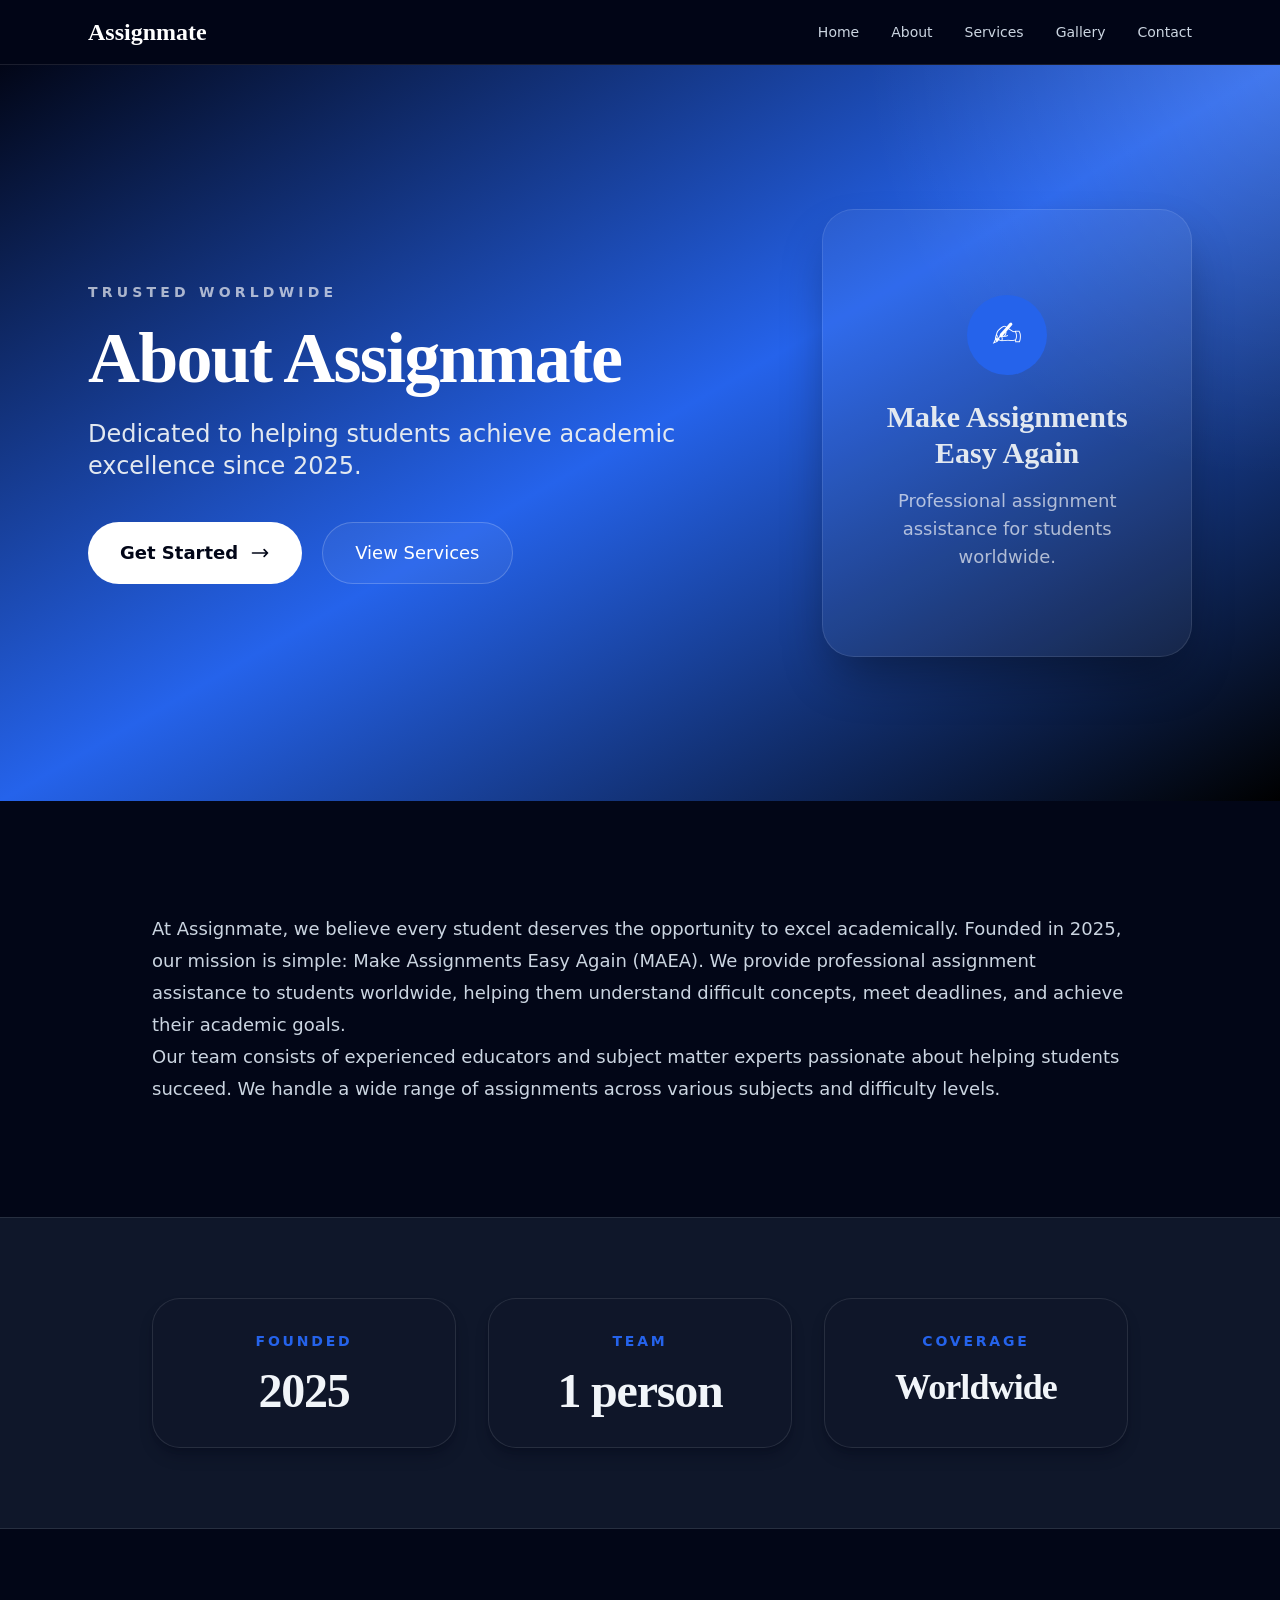
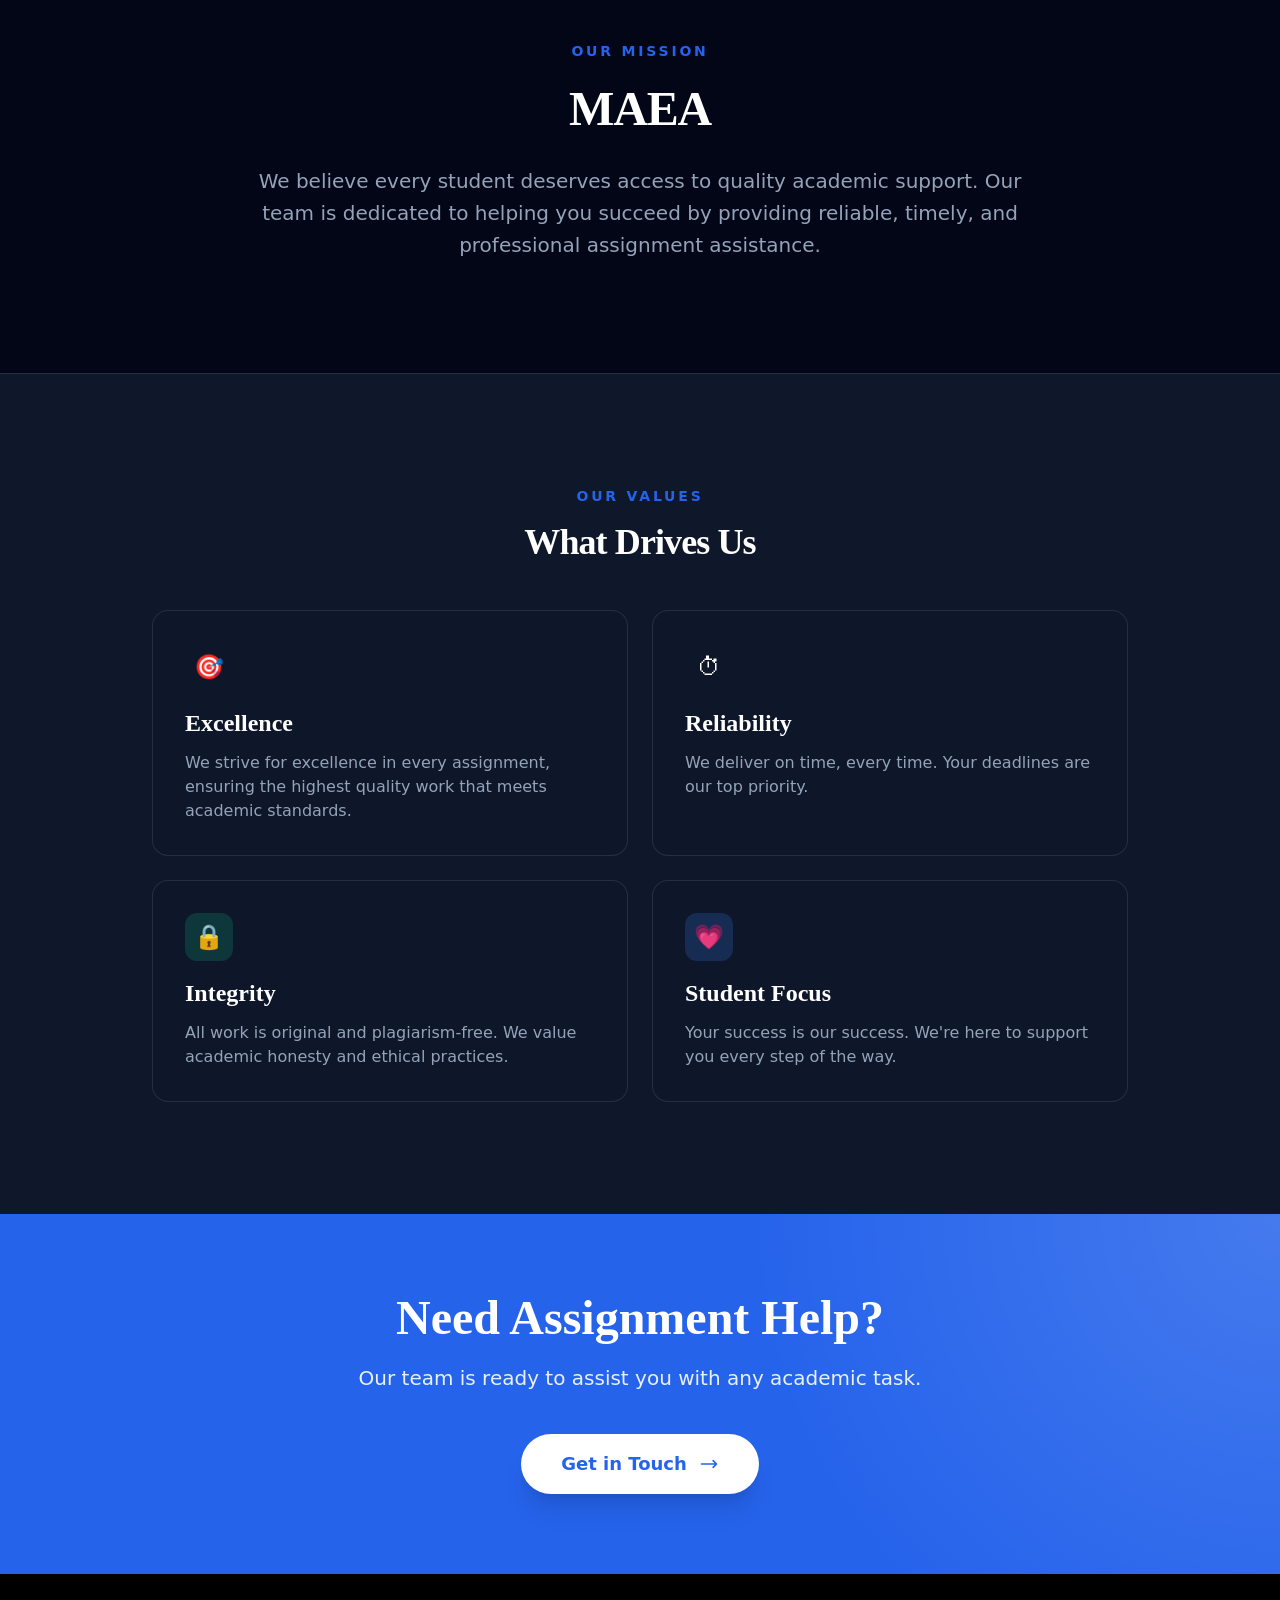
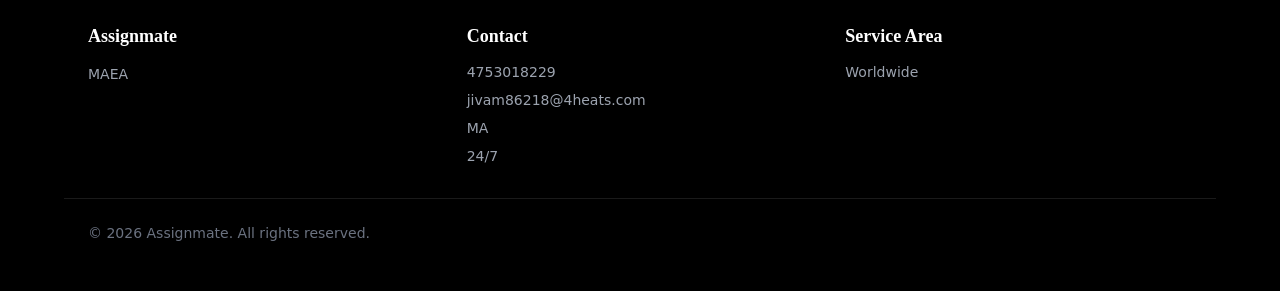
==== commit 1a8748f6: "Deploy site from 5Pages" ====
--- a/about/index.html
+++ b/about/index.html
@@ -1,14 +1,12 @@
-<!DOCTYPE html><html lang="en" data-astro-cid-37fxchfa style="--primaryColor: #2563eb;--secondaryColor: #f59e0b;--displayFont: 'Space Grotesk', 'Inter', sans-serif;--bodyFont: 'Inter', system-ui, sans-serif;"> <head><!-- Primary Meta Tags --><meta charset="utf-8"><meta name="viewport" content="width=device-width, initial-scale=1"><title>About Assignmate | Our Mission</title><meta name="description" content="Learn about Assignmate, our mission to make education accessible, and how we help students worldwide succeed."><meta name="author" content="Assignmate"><meta name="robots" content="index, follow"><link rel="canonical" href="https://example.com/about/"><link rel="preconnect" href="https://fonts.googleapis.com"><link rel="preconnect" href="https://fonts.gstatic.com" crossorigin><link href="https://fonts.googleapis.com/css2?family=Inter:wght@400;500;600;700;800&family=Playfair+Display:wght@600;700&family=Cormorant+Garamond:wght@500;600;700&family=DM+Serif+Display:ital@0;1&family=Space+Grotesk:wght@500;700&family=Source+Sans+3:wght@400;500;600;700&display=swap" rel="stylesheet"><!-- Security & Anti-Phishing --><meta http-equiv="X-Frame-Options" content="SAMEORIGIN"><meta http-equiv="X-Content-Type-Options" content="nosniff"><meta http-equiv="X-XSS-Protection" content="1; mode=block"><meta name="referrer" content="strict-origin-when-cross-origin"><meta http-equiv="Content-Security-Policy" content="default-src 'self'; script-src 'self' https://unpkg.com https://cdnjs.cloudflare.com; style-src 'self' 'unsafe-inline' https://fonts.googleapis.com; font-src 'self' https://fonts.gstatic.com; img-src 'self' data: https:; connect-src 'self'; frame-src 'self' https://unpkg.com; base-uri 'self'; form-action 'self'; frame-ancestors 'self'; object-src 'none'"><!-- Open Graph / Facebook --><meta property="og:type" content="website"><meta property="og:url" content="https://example.com/about/"><meta property="og:title" content="About Assignmate | Our Mission"><meta property="og:description" content="Learn about Assignmate, our mission to make education accessible, and how we help students worldwide succeed."><meta property="og:site_name" content="Assignmate"><meta property="og:locale" content="en_US"><meta property="og:image" content=""><meta property="og:image:width" content="1200"><meta property="og:image:height" content="630"><meta property="og:image:alt" content="About Assignmate | Our Mission"><!-- Twitter --><meta name="twitter:card" content="summary_large_image"><meta name="twitter:url" content="https://example.com/about/"><meta name="twitter:title" content="About Assignmate | Our Mission"><meta name="twitter:description" content="Learn about Assignmate, our mission to make education accessible, and how we help students worldwide succeed."><meta name="twitter:image" content=""><!-- Additional SEO --><meta name="geo.placename" content="MA"><!-- Structured Data (JSON-LD) --><script type="application/ld+json">{"@context":"https://schema.org","@type":"LocalBusiness","name":"Assignmate","description":"Make Assignments easy again","url":"https://example.com","telephone":"4753018229","email":"jivam86218@4heats.com","address":{"@type":"PostalAddress","streetAddress":"MA","addressLocality":"","addressRegion":"","postalCode":"","addressCountry":"US"},"openingHours":"24/7","sameAs":[]}</script><link rel="stylesheet" href="/_astro/about.CpQrnr-l.css"></head> <body class="bg-slate-950 text-slate-100" data-astro-cid-37fxchfa style="--primaryColor: #2563eb;--secondaryColor: #f59e0b;--displayFont: 'Space Grotesk', 'Inter', sans-serif;--bodyFont: 'Inter', system-ui, sans-serif;"> <a href="#main-content" class="sr-only focus:not-sr-only focus:absolute focus:left-4 focus:top-4 focus:z-50 focus:rounded focus:bg-white focus:px-4 focus:py-2 focus:text-sm focus:font-semibold focus:text-gray-900 focus:shadow" data-astro-cid-37fxchfa style="--primaryColor: #2563eb;--secondaryColor: #f59e0b;--displayFont: 'Space Grotesk', 'Inter', sans-serif;--bodyFont: 'Inter', system-ui, sans-serif;">
+<!DOCTYPE html><html lang="en" data-astro-cid-37fxchfa style="--primaryColor: #2563eb;--secondaryColor: #f59e0b;--displayFont: 'Space Grotesk', 'Inter', sans-serif;--bodyFont: 'Inter', system-ui, sans-serif;"> <head><!-- Primary Meta Tags --><meta charset="utf-8"><meta name="viewport" content="width=device-width, initial-scale=1"><title>About Assignmate | Expert Assignment Help Since 2025</title><meta name="description" content="Learn about Assignmate, our mission, values, and the team dedicated to helping students succeed worldwide."><meta name="author" content="Assignmate"><meta name="robots" content="index, follow"><link rel="canonical" href="https://example.com/about/"><link rel="preconnect" href="https://fonts.googleapis.com"><link rel="preconnect" href="https://fonts.gstatic.com" crossorigin><link href="https://fonts.googleapis.com/css2?family=Inter:wght@400;500;600;700;800&family=Playfair+Display:wght@600;700&family=Cormorant+Garamond:wght@500;600;700&family=DM+Serif+Display:ital@0;1&family=Space+Grotesk:wght@500;700&family=Source+Sans+3:wght@400;500;600;700&display=swap" rel="stylesheet"><!-- Security & Anti-Phishing --><meta http-equiv="X-Frame-Options" content="SAMEORIGIN"><meta http-equiv="X-Content-Type-Options" content="nosniff"><meta http-equiv="X-XSS-Protection" content="1; mode=block"><meta name="referrer" content="strict-origin-when-cross-origin"><meta http-equiv="Content-Security-Policy" content="default-src 'self'; script-src 'self' https://unpkg.com https://cdnjs.cloudflare.com; style-src 'self' 'unsafe-inline' https://fonts.googleapis.com; font-src 'self' https://fonts.gstatic.com; img-src 'self' data: https:; connect-src 'self'; frame-src 'self' https://unpkg.com; base-uri 'self'; form-action 'self'; frame-ancestors 'self'; object-src 'none'"><!-- Open Graph / Facebook --><meta property="og:type" content="website"><meta property="og:url" content="https://example.com/about/"><meta property="og:title" content="About Assignmate | Expert Assignment Help Since 2025"><meta property="og:description" content="Learn about Assignmate, our mission, values, and the team dedicated to helping students succeed worldwide."><meta property="og:site_name" content="Assignmate"><meta property="og:locale" content="en_US"><meta property="og:image" content=""><meta property="og:image:width" content="1200"><meta property="og:image:height" content="630"><meta property="og:image:alt" content="About Assignmate | Expert Assignment Help Since 2025"><!-- Twitter --><meta name="twitter:card" content="summary_large_image"><meta name="twitter:url" content="https://example.com/about/"><meta name="twitter:title" content="About Assignmate | Expert Assignment Help Since 2025"><meta name="twitter:description" content="Learn about Assignmate, our mission, values, and the team dedicated to helping students succeed worldwide."><meta name="twitter:image" content=""><!-- Additional SEO --><meta name="geo.placename" content="MA"><!-- Structured Data (JSON-LD) --><script type="application/ld+json">{"@context":"https://schema.org","@type":"LocalBusiness","name":"Assignmate","description":"Make Assignments easy again","url":"https://example.com","telephone":"4753018229","email":"jivam86218@4heats.com","address":{"@type":"PostalAddress","streetAddress":"MA","addressLocality":"","addressRegion":"","postalCode":"","addressCountry":"US"},"openingHours":"24/7","sameAs":[]}</script><link rel="stylesheet" href="/_astro/about.DkKDilF9.css"></head> <body class="bg-slate-950 text-slate-100" data-astro-cid-37fxchfa style="--primaryColor: #2563eb;--secondaryColor: #f59e0b;--displayFont: 'Space Grotesk', 'Inter', sans-serif;--bodyFont: 'Inter', system-ui, sans-serif;"> <a href="#main-content" class="sr-only focus:not-sr-only focus:absolute focus:left-4 focus:top-4 focus:z-50 focus:rounded focus:bg-white focus:px-4 focus:py-2 focus:text-sm focus:font-semibold focus:text-gray-900 focus:shadow" data-astro-cid-37fxchfa style="--primaryColor: #2563eb;--secondaryColor: #f59e0b;--displayFont: 'Space Grotesk', 'Inter', sans-serif;--bodyFont: 'Inter', system-ui, sans-serif;">
 Skip to content
-</a> <header class="sticky top-0 z-40 border-b border-gray-200 backdrop-blur bg-slate-950/95 text-white border-white/10" data-astro-cid-37fxchfa style="--primaryColor: #2563eb;--secondaryColor: #f59e0b;--displayFont: 'Space Grotesk', 'Inter', sans-serif;--bodyFont: 'Inter', system-ui, sans-serif;"> <nav class="mx-auto flex max-w-6xl items-center justify-between px-6 py-4" aria-label="Main navigation" data-astro-cid-37fxchfa style="--primaryColor: #2563eb;--secondaryColor: #f59e0b;--displayFont: 'Space Grotesk', 'Inter', sans-serif;--bodyFont: 'Inter', system-ui, sans-serif;"> <a href="/" class="font-heading text-2xl font-bold text-white" data-astro-cid-37fxchfa style="--primaryColor: #2563eb;--secondaryColor: #f59e0b;--displayFont: 'Space Grotesk', 'Inter', sans-serif;--bodyFont: 'Inter', system-ui, sans-serif;">Assignmate</a> <div class="hidden items-center gap-8 md:flex" data-astro-cid-37fxchfa style="--primaryColor: #2563eb;--secondaryColor: #f59e0b;--displayFont: 'Space Grotesk', 'Inter', sans-serif;--bodyFont: 'Inter', system-ui, sans-serif;"> <a href="/" class="text-sm font-medium transition-colors hover:text-primary text-slate-300" data-astro-cid-37fxchfa style="--primaryColor: #2563eb;--secondaryColor: #f59e0b;--displayFont: 'Space Grotesk', 'Inter', sans-serif;--bodyFont: 'Inter', system-ui, sans-serif;"> Home </a><a href="/about" class="text-sm font-medium transition-colors hover:text-primary text-slate-300" data-astro-cid-37fxchfa style="--primaryColor: #2563eb;--secondaryColor: #f59e0b;--displayFont: 'Space Grotesk', 'Inter', sans-serif;--bodyFont: 'Inter', system-ui, sans-serif;"> About </a><a href="/services" class="text-sm font-medium transition-colors hover:text-primary text-slate-300" data-astro-cid-37fxchfa style="--primaryColor: #2563eb;--secondaryColor: #f59e0b;--displayFont: 'Space Grotesk', 'Inter', sans-serif;--bodyFont: 'Inter', system-ui, sans-serif;"> Services </a><a href="/gallery" class="text-sm font-medium transition-colors hover:text-primary text-slate-300" data-astro-cid-37fxchfa style="--primaryColor: #2563eb;--secondaryColor: #f59e0b;--displayFont: 'Space Grotesk', 'Inter', sans-serif;--bodyFont: 'Inter', system-ui, sans-serif;"> Gallery </a><a href="/contact" class="text-sm font-medium transition-colors hover:text-primary text-slate-300" data-astro-cid-37fxchfa style="--primaryColor: #2563eb;--secondaryColor: #f59e0b;--displayFont: 'Space Grotesk', 'Inter', sans-serif;--bodyFont: 'Inter', system-ui, sans-serif;"> Contact </a> </div> <details class="relative md:hidden" data-astro-cid-37fxchfa style="--primaryColor: #2563eb;--secondaryColor: #f59e0b;--displayFont: 'Space Grotesk', 'Inter', sans-serif;--bodyFont: 'Inter', system-ui, sans-serif;"> <summary class="list-none cursor-pointer rounded p-2 text-gray-700 focus:outline-none focus:ring-2 focus:ring-primary focus:ring-offset-2" aria-label="Open mobile navigation" data-astro-cid-37fxchfa style="--primaryColor: #2563eb;--secondaryColor: #f59e0b;--displayFont: 'Space Grotesk', 'Inter', sans-serif;--bodyFont: 'Inter', system-ui, sans-serif;"> <svg class="h-6 w-6" fill="none" stroke="currentColor" viewBox="0 0 24 24" aria-hidden="true" data-astro-cid-37fxchfa style="--primaryColor: #2563eb;--secondaryColor: #f59e0b;--displayFont: 'Space Grotesk', 'Inter', sans-serif;--bodyFont: 'Inter', system-ui, sans-serif;"> <path stroke-linecap="round" stroke-linejoin="round" stroke-width="2" d="M4 6h16M4 12h16M4 18h16" data-astro-cid-37fxchfa style="--primaryColor: #2563eb;--secondaryColor: #f59e0b;--displayFont: 'Space Grotesk', 'Inter', sans-serif;--bodyFont: 'Inter', system-ui, sans-serif;"></path> </svg> </summary> <div class="absolute right-0 mt-3 min-w-48 rounded-xl border p-3 shadow-lg border-white/10 bg-slate-900" data-astro-cid-37fxchfa style="--primaryColor: #2563eb;--secondaryColor: #f59e0b;--displayFont: 'Space Grotesk', 'Inter', sans-serif;--bodyFont: 'Inter', system-ui, sans-serif;"> <a href="/" class="block rounded-lg px-3 py-2 text-sm font-medium transition-colors hover:bg-gray-50 hover:text-primary text-slate-300 hover:bg-white/5" data-astro-cid-37fxchfa style="--primaryColor: #2563eb;--secondaryColor: #f59e0b;--displayFont: 'Space Grotesk', 'Inter', sans-serif;--bodyFont: 'Inter', system-ui, sans-serif;"> Home </a><a href="/about" class="block rounded-lg px-3 py-2 text-sm font-medium transition-colors hover:bg-gray-50 hover:text-primary text-slate-300 hover:bg-white/5" data-astro-cid-37fxchfa style="--primaryColor: #2563eb;--secondaryColor: #f59e0b;--displayFont: 'Space Grotesk', 'Inter', sans-serif;--bodyFont: 'Inter', system-ui, sans-serif;"> About </a><a href="/services" class="block rounded-lg px-3 py-2 text-sm font-medium transition-colors hover:bg-gray-50 hover:text-primary text-slate-300 hover:bg-white/5" data-astro-cid-37fxchfa style="--primaryColor: #2563eb;--secondaryColor: #f59e0b;--displayFont: 'Space Grotesk', 'Inter', sans-serif;--bodyFont: 'Inter', system-ui, sans-serif;"> Services </a><a href="/gallery" class="block rounded-lg px-3 py-2 text-sm font-medium transition-colors hover:bg-gray-50 hover:text-primary text-slate-300 hover:bg-white/5" data-astro-cid-37fxchfa style="--primaryColor: #2563eb;--secondaryColor: #f59e0b;--displayFont: 'Space Grotesk', 'Inter', sans-serif;--bodyFont: 'Inter', system-ui, sans-serif;"> Gallery </a><a href="/contact" class="block rounded-lg px-3 py-2 text-sm font-medium transition-colors hover:bg-gray-50 hover:text-primary text-slate-300 hover:bg-white/5" data-astro-cid-37fxchfa style="--primaryColor: #2563eb;--secondaryColor: #f59e0b;--displayFont: 'Space Grotesk', 'Inter', sans-serif;--bodyFont: 'Inter', system-ui, sans-serif;"> Contact </a> </div> </details> </nav> </header> <main id="main-content" data-astro-cid-37fxchfa style="--primaryColor: #2563eb;--secondaryColor: #f59e0b;--displayFont: 'Space Grotesk', 'Inter', sans-serif;--bodyFont: 'Inter', system-ui, sans-serif;">  <section class="relative overflow-hidden py-20 md:py-28 bg-gradient-to-br from-slate-950 via-primary to-black text-white"> <div class="absolute inset-0 bg-[radial-gradient(circle_at_top_right,_rgba(255,255,255,0.14),_transparent_28%)]"></div> <div class="relative mx-auto max-w-6xl px-6"> <div class="grid items-center gap-10 lg:grid-cols-[1.2fr_0.8fr]"> <div> <p class="mb-4 text-sm font-semibold uppercase tracking-[0.24em] text-white/65">Trusted local business</p> <h1 class="font-heading text-4xl font-bold leading-tight md:text-5xl lg:text-6xl">About Assignmate</h1> <p class="mt-6 max-w-2xl text-lg leading-8 md:text-xl text-slate-200">Empowering students worldwide with expert guidance and AI-powered learning solutions.</p> <div class="mt-8 flex flex-wrap gap-4"> <a href="/contact" class="btn-primary hover:opacity-100 rounded-full bg-white text-slate-950">Request a Quote</a> <a href="/services" class="btn-secondary rounded-full border border-white/20 bg-white/5 text-white">Explore Services</a> </div> </div> <div> <div class="flex min-h-[24rem] items-center justify-center text-center rounded-[2rem] border border-white/10 bg-white/5 p-10 text-slate-200 shadow-2xl shadow-black/40"> <div> <p class="font-heading text-3xl font-semibold">Built from a verified baseline</p> <p class="mt-4 text-sm leading-7 text-white/65">This template ships working routes, content, and structure before any AI customization begins.</p> </div> </div> </div> </div> </div> </section> <section class="py-16 md:py-24"> <div class="mx-auto max-w-5xl px-6"> <div class="prose max-w-none text-lg leading-8 text-slate-300"> <p>At Assignmate, we are passionate about education and believe every student can achieve academic greatness. Our journey began in 2025 with a simple vision: eliminate the barriers that prevent students from reaching their full potential.</p>
-<p><strong>Our Mission</strong>
-We exist to make assignments easy again. We understand the challenges students face — tight deadlines, complex assignments, and the pressure to excel. Our team is dedicated to providing solutions that not only help complete assignments but teach valuable skills for lifelong learning.</p>
-<p><strong>What We Stand For</strong></p>
-<ul>
-<li>Excellence in every deliverable</li>
-<li>Integrity in all interactions</li>
-<li>Innovation through AI-powered tools</li>
-<li>Accessibility for students everywhere</li>
-</ul>
-<p><strong>Our Approach</strong>
-We combine human expertise with artificial intelligence to deliver personalized solutions. Every student has unique needs, and we tailor our services to match those requirements. Our team stays current with educational trends and AI advancements to provide the best possible support.</p> </div> </div> </section> <section class="bg-slate-900 py-16 md:py-24"> <div class="mx-auto grid max-w-6xl gap-8 px-6 md:grid-cols-3"> <div class="rounded-[2rem] border border-white/10 bg-slate-900/50 p-8 text-center"> <p class="text-sm font-semibold uppercase tracking-[0.2em] text-primary">Founded</p> <h2 class="mt-4 font-heading text-5xl font-bold text-slate-100">2025</h2> </div> <div class="rounded-[2rem] border border-white/10 bg-slate-900/50 p-8 text-center"> <p class="text-sm font-semibold uppercase tracking-[0.2em] text-primary">Team</p> <h2 class="mt-4 font-heading text-4xl font-bold text-slate-100">1 person</h2> </div> <div class="rounded-[2rem] border border-white/10 bg-slate-900/50 p-8 text-center"> <p class="text-sm font-semibold uppercase tracking-[0.2em] text-primary">Coverage</p> <h2 class="mt-4 font-heading text-4xl font-bold text-slate-100">Worldwide</h2> </div> </div> </section> <section class="py-16 md:py-24"> <div class="mx-auto max-w-5xl px-6"> <div class="grid gap-8 md:grid-cols-2"> <div class="rounded-[2rem] border border-white/10 bg-slate-900 p-8"> <p class="text-sm font-semibold uppercase tracking-[0.2em] text-primary">Our Values</p> <h2 class="mt-4 font-heading text-2xl font-bold text-slate-100">What We Stand For</h2> <ul class="mt-6 space-y-4 text-slate-300"> <li><strong class="text-white">Excellence:</strong> Quality in every deliverable</li> <li><strong class="text-white">Integrity:</strong> Honest and transparent service</li> <li><strong class="text-white">Innovation:</strong> AI-powered learning solutions</li> <li><strong class="text-white">Accessibility:</strong> Help for students everywhere</li> </ul> </div> <div class="rounded-[2rem] border border-white/10 bg-slate-900 p-8"> <p class="text-sm font-semibold uppercase tracking-[0.2em] text-primary">Our Approach</p> <h2 class="mt-4 font-heading text-2xl font-bold text-slate-100">How We Work</h2> <ul class="mt-6 space-y-4 text-slate-300"> <li><strong class="text-white">Understand:</strong> Your unique requirements</li> <li><strong class="text-white">Analyze:</strong> Using AI and expertise</li> <li><strong class="text-white">Deliver:</strong> Quality solutions</li> <li><strong class="text-white">Support:</strong> Revisions until satisfied</li> </ul> </div> </div> </div> </section> <section class="py-16 md:py-24"> <div class="mx-auto max-w-4xl px-6 text-center"> <p class="text-sm font-semibold uppercase tracking-[0.2em] text-primary">Mission</p> <h2 class="mt-4 font-heading text-4xl font-bold text-white">MAEA</h2> </div> </section>  </main> <footer class="bg-black text-slate-300 py-12" data-astro-cid-37fxchfa style="--primaryColor: #2563eb;--secondaryColor: #f59e0b;--displayFont: 'Space Grotesk', 'Inter', sans-serif;--bodyFont: 'Inter', system-ui, sans-serif;"> <div class="mx-auto grid max-w-6xl gap-8 px-6 md:grid-cols-3" data-astro-cid-37fxchfa style="--primaryColor: #2563eb;--secondaryColor: #f59e0b;--displayFont: 'Space Grotesk', 'Inter', sans-serif;--bodyFont: 'Inter', system-ui, sans-serif;"> <div data-astro-cid-37fxchfa style="--primaryColor: #2563eb;--secondaryColor: #f59e0b;--displayFont: 'Space Grotesk', 'Inter', sans-serif;--bodyFont: 'Inter', system-ui, sans-serif;"> <h2 class="font-heading text-lg font-semibold text-white" data-astro-cid-37fxchfa style="--primaryColor: #2563eb;--secondaryColor: #f59e0b;--displayFont: 'Space Grotesk', 'Inter', sans-serif;--bodyFont: 'Inter', system-ui, sans-serif;">Assignmate</h2> <p class="mt-3 text-sm leading-6 text-slate-400" data-astro-cid-37fxchfa style="--primaryColor: #2563eb;--secondaryColor: #f59e0b;--displayFont: 'Space Grotesk', 'Inter', sans-serif;--bodyFont: 'Inter', system-ui, sans-serif;">MAEA</p> </div> <div data-astro-cid-37fxchfa style="--primaryColor: #2563eb;--secondaryColor: #f59e0b;--displayFont: 'Space Grotesk', 'Inter', sans-serif;--bodyFont: 'Inter', system-ui, sans-serif;"> <h2 class="font-heading text-lg font-semibold text-white" data-astro-cid-37fxchfa style="--primaryColor: #2563eb;--secondaryColor: #f59e0b;--displayFont: 'Space Grotesk', 'Inter', sans-serif;--bodyFont: 'Inter', system-ui, sans-serif;">Contact</h2> <div class="mt-3 space-y-2 text-sm text-slate-400" data-astro-cid-37fxchfa style="--primaryColor: #2563eb;--secondaryColor: #f59e0b;--displayFont: 'Space Grotesk', 'Inter', sans-serif;--bodyFont: 'Inter', system-ui, sans-serif;"> <p data-astro-cid-37fxchfa style="--primaryColor: #2563eb;--secondaryColor: #f59e0b;--displayFont: 'Space Grotesk', 'Inter', sans-serif;--bodyFont: 'Inter', system-ui, sans-serif;">4753018229</p> <p data-astro-cid-37fxchfa style="--primaryColor: #2563eb;--secondaryColor: #f59e0b;--displayFont: 'Space Grotesk', 'Inter', sans-serif;--bodyFont: 'Inter', system-ui, sans-serif;">jivam86218@4heats.com</p> <p data-astro-cid-37fxchfa style="--primaryColor: #2563eb;--secondaryColor: #f59e0b;--displayFont: 'Space Grotesk', 'Inter', sans-serif;--bodyFont: 'Inter', system-ui, sans-serif;">MA</p> <p data-astro-cid-37fxchfa style="--primaryColor: #2563eb;--secondaryColor: #f59e0b;--displayFont: 'Space Grotesk', 'Inter', sans-serif;--bodyFont: 'Inter', system-ui, sans-serif;">24/7</p> </div> </div> <div data-astro-cid-37fxchfa style="--primaryColor: #2563eb;--secondaryColor: #f59e0b;--displayFont: 'Space Grotesk', 'Inter', sans-serif;--bodyFont: 'Inter', system-ui, sans-serif;"> <h2 class="font-heading text-lg font-semibold text-white" data-astro-cid-37fxchfa style="--primaryColor: #2563eb;--secondaryColor: #f59e0b;--displayFont: 'Space Grotesk', 'Inter', sans-serif;--bodyFont: 'Inter', system-ui, sans-serif;">Service Area</h2> <p class="mt-3 text-sm text-slate-400" data-astro-cid-37fxchfa style="--primaryColor: #2563eb;--secondaryColor: #f59e0b;--displayFont: 'Space Grotesk', 'Inter', sans-serif;--bodyFont: 'Inter', system-ui, sans-serif;">Worldwide</p> <div class="mt-4 flex flex-wrap gap-3" data-astro-cid-37fxchfa style="--primaryColor: #2563eb;--secondaryColor: #f59e0b;--displayFont: 'Space Grotesk', 'Inter', sans-serif;--bodyFont: 'Inter', system-ui, sans-serif;">  </div> </div> </div> <div class="mx-auto mt-8 max-w-6xl border-t border-white/10 px-6 pt-6 text-sm text-slate-500" data-astro-cid-37fxchfa style="--primaryColor: #2563eb;--secondaryColor: #f59e0b;--displayFont: 'Space Grotesk', 'Inter', sans-serif;--bodyFont: 'Inter', system-ui, sans-serif;"> <p data-astro-cid-37fxchfa style="--primaryColor: #2563eb;--secondaryColor: #f59e0b;--displayFont: 'Space Grotesk', 'Inter', sans-serif;--bodyFont: 'Inter', system-ui, sans-serif;">&copy; 2026 Assignmate. All rights reserved.</p> <p class="mt-2 text-xs text-slate-600" data-astro-cid-37fxchfa style="--primaryColor: #2563eb;--secondaryColor: #f59e0b;--displayFont: 'Space Grotesk', 'Inter', sans-serif;--bodyFont: 'Inter', system-ui, sans-serif;">This is the official website of Assignmate. We will never ask for passwords or payment information via email.</p> </div> </footer> </body></html>+</a> <header class="sticky top-0 z-40 border-b border-gray-200 backdrop-blur bg-slate-950/95 text-white border-white/10" data-astro-cid-37fxchfa style="--primaryColor: #2563eb;--secondaryColor: #f59e0b;--displayFont: 'Space Grotesk', 'Inter', sans-serif;--bodyFont: 'Inter', system-ui, sans-serif;"> <nav class="mx-auto flex max-w-6xl items-center justify-between px-6 py-4" aria-label="Main navigation" data-astro-cid-37fxchfa style="--primaryColor: #2563eb;--secondaryColor: #f59e0b;--displayFont: 'Space Grotesk', 'Inter', sans-serif;--bodyFont: 'Inter', system-ui, sans-serif;"> <a href="/" class="font-heading text-2xl font-bold text-white" data-astro-cid-37fxchfa style="--primaryColor: #2563eb;--secondaryColor: #f59e0b;--displayFont: 'Space Grotesk', 'Inter', sans-serif;--bodyFont: 'Inter', system-ui, sans-serif;">Assignmate</a> <div class="hidden items-center gap-8 md:flex" data-astro-cid-37fxchfa style="--primaryColor: #2563eb;--secondaryColor: #f59e0b;--displayFont: 'Space Grotesk', 'Inter', sans-serif;--bodyFont: 'Inter', system-ui, sans-serif;"> <a href="/" class="text-sm font-medium transition-colors hover:text-primary text-slate-300" data-astro-cid-37fxchfa style="--primaryColor: #2563eb;--secondaryColor: #f59e0b;--displayFont: 'Space Grotesk', 'Inter', sans-serif;--bodyFont: 'Inter', system-ui, sans-serif;"> Home </a><a href="/about" class="text-sm font-medium transition-colors hover:text-primary text-slate-300" data-astro-cid-37fxchfa style="--primaryColor: #2563eb;--secondaryColor: #f59e0b;--displayFont: 'Space Grotesk', 'Inter', sans-serif;--bodyFont: 'Inter', system-ui, sans-serif;"> About </a><a href="/services" class="text-sm font-medium transition-colors hover:text-primary text-slate-300" data-astro-cid-37fxchfa style="--primaryColor: #2563eb;--secondaryColor: #f59e0b;--displayFont: 'Space Grotesk', 'Inter', sans-serif;--bodyFont: 'Inter', system-ui, sans-serif;"> Services </a><a href="/gallery" class="text-sm font-medium transition-colors hover:text-primary text-slate-300" data-astro-cid-37fxchfa style="--primaryColor: #2563eb;--secondaryColor: #f59e0b;--displayFont: 'Space Grotesk', 'Inter', sans-serif;--bodyFont: 'Inter', system-ui, sans-serif;"> Gallery </a><a href="/contact" class="text-sm font-medium transition-colors hover:text-primary text-slate-300" data-astro-cid-37fxchfa style="--primaryColor: #2563eb;--secondaryColor: #f59e0b;--displayFont: 'Space Grotesk', 'Inter', sans-serif;--bodyFont: 'Inter', system-ui, sans-serif;"> Contact </a> </div> <details class="relative md:hidden" data-astro-cid-37fxchfa style="--primaryColor: #2563eb;--secondaryColor: #f59e0b;--displayFont: 'Space Grotesk', 'Inter', sans-serif;--bodyFont: 'Inter', system-ui, sans-serif;"> <summary class="list-none cursor-pointer rounded p-2 text-gray-700 focus:outline-none focus:ring-2 focus:ring-primary focus:ring-offset-2" aria-label="Open mobile navigation" data-astro-cid-37fxchfa style="--primaryColor: #2563eb;--secondaryColor: #f59e0b;--displayFont: 'Space Grotesk', 'Inter', sans-serif;--bodyFont: 'Inter', system-ui, sans-serif;"> <svg class="h-6 w-6" fill="none" stroke="currentColor" viewBox="0 0 24 24" aria-hidden="true" data-astro-cid-37fxchfa style="--primaryColor: #2563eb;--secondaryColor: #f59e0b;--displayFont: 'Space Grotesk', 'Inter', sans-serif;--bodyFont: 'Inter', system-ui, sans-serif;"> <path stroke-linecap="round" stroke-linejoin="round" stroke-width="2" d="M4 6h16M4 12h16M4 18h16" data-astro-cid-37fxchfa style="--primaryColor: #2563eb;--secondaryColor: #f59e0b;--displayFont: 'Space Grotesk', 'Inter', sans-serif;--bodyFont: 'Inter', system-ui, sans-serif;"></path> </svg> </summary> <div class="absolute right-0 mt-3 min-w-48 rounded-xl border p-3 shadow-lg border-white/10 bg-slate-900" data-astro-cid-37fxchfa style="--primaryColor: #2563eb;--secondaryColor: #f59e0b;--displayFont: 'Space Grotesk', 'Inter', sans-serif;--bodyFont: 'Inter', system-ui, sans-serif;"> <a href="/" class="block rounded-lg px-3 py-2 text-sm font-medium transition-colors hover:bg-gray-50 hover:text-primary text-slate-300 hover:bg-white/5" data-astro-cid-37fxchfa style="--primaryColor: #2563eb;--secondaryColor: #f59e0b;--displayFont: 'Space Grotesk', 'Inter', sans-serif;--bodyFont: 'Inter', system-ui, sans-serif;"> Home </a><a href="/about" class="block rounded-lg px-3 py-2 text-sm font-medium transition-colors hover:bg-gray-50 hover:text-primary text-slate-300 hover:bg-white/5" data-astro-cid-37fxchfa style="--primaryColor: #2563eb;--secondaryColor: #f59e0b;--displayFont: 'Space Grotesk', 'Inter', sans-serif;--bodyFont: 'Inter', system-ui, sans-serif;"> About </a><a href="/services" class="block rounded-lg px-3 py-2 text-sm font-medium transition-colors hover:bg-gray-50 hover:text-primary text-slate-300 hover:bg-white/5" data-astro-cid-37fxchfa style="--primaryColor: #2563eb;--secondaryColor: #f59e0b;--displayFont: 'Space Grotesk', 'Inter', sans-serif;--bodyFont: 'Inter', system-ui, sans-serif;"> Services </a><a href="/gallery" class="block rounded-lg px-3 py-2 text-sm font-medium transition-colors hover:bg-gray-50 hover:text-primary text-slate-300 hover:bg-white/5" data-astro-cid-37fxchfa style="--primaryColor: #2563eb;--secondaryColor: #f59e0b;--displayFont: 'Space Grotesk', 'Inter', sans-serif;--bodyFont: 'Inter', system-ui, sans-serif;"> Gallery </a><a href="/contact" class="block rounded-lg px-3 py-2 text-sm font-medium transition-colors hover:bg-gray-50 hover:text-primary text-slate-300 hover:bg-white/5" data-astro-cid-37fxchfa style="--primaryColor: #2563eb;--secondaryColor: #f59e0b;--displayFont: 'Space Grotesk', 'Inter', sans-serif;--bodyFont: 'Inter', system-ui, sans-serif;"> Contact </a> </div> </details> </nav> </header> <main id="main-content" data-astro-cid-37fxchfa style="--primaryColor: #2563eb;--secondaryColor: #f59e0b;--displayFont: 'Space Grotesk', 'Inter', sans-serif;--bodyFont: 'Inter', system-ui, sans-serif;">  <section class="relative overflow-hidden py-24 md:py-36 bg-gradient-to-br from-slate-950 via-primary to-black text-white"> <div class="absolute inset-0 bg-[radial-gradient(circle_at_top_right,_rgba(255,255,255,0.14),_transparent_28%)]"></div> <div class="absolute inset-0 opacity-30"> <div class="absolute left-1/4 top-1/4 h-64 w-64 rounded-full bg-primary/20 blur-3xl"></div> <div class="absolute bottom-1/4 right-1/4 h-96 w-96 rounded-full bg-secondary/10 blur-3xl"></div> </div> <div class="relative mx-auto max-w-6xl px-6"> <div class="grid items-center gap-12 lg:grid-cols-[1.3fr_0.7fr]"> <div> <p class="mb-5 text-sm font-bold uppercase tracking-[0.3em] text-white/65">Trusted Worldwide</p> <h1 class="font-heading text-5xl font-bold leading-tight tracking-tight md:text-6xl lg:text-7xl">About Assignmate</h1> <p class="mt-6 max-w-2xl text-xl leading-8 md:text-2xl text-slate-200">Dedicated to helping students achieve academic excellence since 2025.</p> <div class="mt-10 flex flex-wrap gap-5"> <a href="/contact" class="btn-primary inline-flex items-center gap-3 px-8 py-4 text-lg font-semibold rounded-full bg-white text-slate-950">
+Get Started
+<svg class="h-5 w-5" fill="none" stroke="currentColor" viewBox="0 0 24 24"><path stroke-linecap="round" stroke-linejoin="round" stroke-width="2" d="M17 8l4 4m0 0l-4 4m4-4H3"></path></svg> </a> <a href="/services" class="btn-secondary inline-flex items-center gap-3 px-8 py-4 text-lg font-medium rounded-full border border-white/20 bg-white/5 text-white">
+View Services
+</a> </div> </div> <div> <div class="flex min-h-[28rem] items-center justify-center rounded-3xl border border-white/10 bg-white/5 p-10 text-center shadow-2xl shadow-black/40 rounded-[2rem] border border-white/10 bg-white/5 p-10 text-slate-200 shadow-2xl shadow-black/40"> <div> <div class="mb-6 inline-flex h-20 w-20 items-center justify-center rounded-full bg-primary text-4xl text-white">&#9997;</div> <p class="font-heading text-3xl font-bold">Make Assignments Easy Again</p> <p class="mt-4 text-lg leading-7 text-white/65">Professional assignment assistance for students worldwide.</p> </div> </div> </div> </div> </div> </section> <section class="py-20 md:py-28 py-16 md:py-24"> <div class="mx-auto max-w-5xl px-6"> <div class="prose max-w-none text-lg leading-8 text-slate-300"> <p>At Assignmate, we believe every student deserves the opportunity to excel academically. Founded in 2025, our mission is simple: Make Assignments Easy Again (MAEA). We provide professional assignment assistance to students worldwide, helping them understand difficult concepts, meet deadlines, and achieve their academic goals.</p>
+<p>Our team consists of experienced educators and subject matter experts passionate about helping students succeed. We handle a wide range of assignments across various subjects and difficulty levels.</p> </div> </div> </section> <section class="border-y border-white/10 bg-slate-900 py-16 md:py-20"> <div class="mx-auto grid max-w-5xl gap-8 px-6 md:grid-cols-3"> <div class="rounded-2xl border border-white/10 bg-slate-900/60 p-8 text-center rounded-[1.75rem] border border-white/10 bg-slate-900 p-6 shadow-lg shadow-slate-950/30 transition-transform hover:-translate-y-1 hover:shadow-xl"> <p class="text-sm font-bold uppercase tracking-[0.2em] text-primary">Founded</p> <h2 class="mt-4 font-heading text-5xl font-bold tracking-tight text-slate-100">2025</h2> </div> <div class="rounded-2xl border border-white/10 bg-slate-900/60 p-8 text-center rounded-[1.75rem] border border-white/10 bg-slate-900 p-6 shadow-lg shadow-slate-950/30 transition-transform hover:-translate-y-1 hover:shadow-xl"> <p class="text-sm font-bold uppercase tracking-[0.2em] text-primary">Team</p> <h2 class="mt-4 font-heading text-5xl font-bold tracking-tight text-slate-100">1 person</h2> </div> <div class="rounded-2xl border border-white/10 bg-slate-900/60 p-8 text-center rounded-[1.75rem] border border-white/10 bg-slate-900 p-6 shadow-lg shadow-slate-950/30 transition-transform hover:-translate-y-1 hover:shadow-xl"> <p class="text-sm font-bold uppercase tracking-[0.2em] text-primary">Coverage</p> <h2 class="mt-4 font-heading text-4xl font-bold tracking-tight text-slate-100">Worldwide</h2> </div> </div> </section> <section class="bg-slate-950 py-20 md:py-28"> <div class="mx-auto max-w-4xl px-6 text-center"> <p class="text-sm font-bold uppercase tracking-[0.2em] text-primary">Our Mission</p> <h2 class="mt-6 font-heading text-4xl font-bold leading-tight tracking-tight md:text-5xl text-white">MAEA</h2> <p class="mx-auto mt-8 max-w-3xl text-xl leading-8 text-slate-400">
+We believe every student deserves access to quality academic support. Our team is dedicated to helping you succeed by providing reliable, timely, and professional assignment assistance.
+</p> </div> </section> <section class="border-t border-white/10 bg-slate-900 py-20 md:py-28"> <div class="mx-auto max-w-5xl px-6"> <div class="mx-auto mb-12 max-w-2xl text-center"> <p class="text-sm font-bold uppercase tracking-[0.2em] text-primary">Our Values</p> <h2 class="mt-4 font-heading text-4xl font-bold tracking-tight text-white">What Drives Us</h2> </div> <div class="grid gap-6 md:grid-cols-2"> <div class="group relative overflow-hidden rounded-2xl border border-white/10 bg-slate-900/50 p-8 transition-all hover:border-primary/50"> <div class="mb-4 flex h-12 w-12 items-center justify-center rounded-xl bg-primary/20 text-2xl text-white">&#127919;</div> <h3 class="font-heading text-2xl font-bold text-white">Excellence</h3> <p class="mt-3 text-slate-400">We strive for excellence in every assignment, ensuring the highest quality work that meets academic standards.</p> </div> <div class="group relative overflow-hidden rounded-2xl border border-white/10 bg-slate-900/50 p-8 transition-all hover:border-primary/50"> <div class="mb-4 flex h-12 w-12 items-center justify-center rounded-xl bg-secondary/20 text-2xl text-white">&#9201;</div> <h3 class="font-heading text-2xl font-bold text-white">Reliability</h3> <p class="mt-3 text-slate-400">We deliver on time, every time. Your deadlines are our top priority.</p> </div> <div class="group relative overflow-hidden rounded-2xl border border-white/10 bg-slate-900/50 p-8 transition-all hover:border-primary/50"> <div class="mb-4 flex h-12 w-12 items-center justify-center rounded-xl bg-emerald-500/20 text-2xl text-white">&#128274;</div> <h3 class="font-heading text-2xl font-bold text-white">Integrity</h3> <p class="mt-3 text-slate-400">All work is original and plagiarism-free. We value academic honesty and ethical practices.</p> </div> <div class="group relative overflow-hidden rounded-2xl border border-white/10 bg-slate-900/50 p-8 transition-all hover:border-primary/50"> <div class="mb-4 flex h-12 w-12 items-center justify-center rounded-xl bg-blue-500/20 text-2xl text-white">&#128151;</div> <h3 class="font-heading text-2xl font-bold text-white">Student Focus</h3> <p class="mt-3 text-slate-400">Your success is our success. We're here to support you every step of the way.</p> </div> </div> </div> </section> <section class="relative overflow-hidden bg-gradient-to-r from-primary via-primary to-blue-600 py-20 text-white"> <div class="absolute inset-0 bg-[radial-gradient(circle_at_top_right,_rgba(255,255,255,0.15),_transparent_40%)]"></div> <div class="relative mx-auto max-w-4xl px-6 text-center"> <h2 class="font-heading text-4xl font-bold leading-tight md:text-5xl">Need Assignment Help?</h2> <p class="mt-5 text-xl leading-8 text-white/90">Our team is ready to assist you with any academic task.</p> <div class="mt-10"> <a href="/contact" class="inline-flex items-center gap-3 rounded-full bg-white px-10 py-4 text-lg font-bold text-primary shadow-xl transition-all hover:scale-105 hover:shadow-2xl"> Get in Touch <svg class="h-5 w-5" fill="none" stroke="currentColor" viewBox="0 0 24 24"><path stroke-linecap="round" stroke-linejoin="round" stroke-width="2" d="M17 8l4 4m0 0l-4 4m4-4H3"></path></svg> </a> </div> </div> </section>  </main> <footer class="bg-black text-slate-300 py-12" data-astro-cid-37fxchfa style="--primaryColor: #2563eb;--secondaryColor: #f59e0b;--displayFont: 'Space Grotesk', 'Inter', sans-serif;--bodyFont: 'Inter', system-ui, sans-serif;"> <div class="mx-auto grid max-w-6xl gap-8 px-6 md:grid-cols-3" data-astro-cid-37fxchfa style="--primaryColor: #2563eb;--secondaryColor: #f59e0b;--displayFont: 'Space Grotesk', 'Inter', sans-serif;--bodyFont: 'Inter', system-ui, sans-serif;"> <div data-astro-cid-37fxchfa style="--primaryColor: #2563eb;--secondaryColor: #f59e0b;--displayFont: 'Space Grotesk', 'Inter', sans-serif;--bodyFont: 'Inter', system-ui, sans-serif;"> <h2 class="font-heading text-lg font-semibold text-white" data-astro-cid-37fxchfa style="--primaryColor: #2563eb;--secondaryColor: #f59e0b;--displayFont: 'Space Grotesk', 'Inter', sans-serif;--bodyFont: 'Inter', system-ui, sans-serif;">Assignmate</h2> <p class="mt-3 text-sm leading-6 text-gray-400" data-astro-cid-37fxchfa style="--primaryColor: #2563eb;--secondaryColor: #f59e0b;--displayFont: 'Space Grotesk', 'Inter', sans-serif;--bodyFont: 'Inter', system-ui, sans-serif;">MAEA</p> </div> <div data-astro-cid-37fxchfa style="--primaryColor: #2563eb;--secondaryColor: #f59e0b;--displayFont: 'Space Grotesk', 'Inter', sans-serif;--bodyFont: 'Inter', system-ui, sans-serif;"> <h2 class="font-heading text-lg font-semibold text-white" data-astro-cid-37fxchfa style="--primaryColor: #2563eb;--secondaryColor: #f59e0b;--displayFont: 'Space Grotesk', 'Inter', sans-serif;--bodyFont: 'Inter', system-ui, sans-serif;">Contact</h2> <div class="mt-3 space-y-2 text-sm text-gray-400" data-astro-cid-37fxchfa style="--primaryColor: #2563eb;--secondaryColor: #f59e0b;--displayFont: 'Space Grotesk', 'Inter', sans-serif;--bodyFont: 'Inter', system-ui, sans-serif;"> <p data-astro-cid-37fxchfa style="--primaryColor: #2563eb;--secondaryColor: #f59e0b;--displayFont: 'Space Grotesk', 'Inter', sans-serif;--bodyFont: 'Inter', system-ui, sans-serif;">4753018229</p> <p data-astro-cid-37fxchfa style="--primaryColor: #2563eb;--secondaryColor: #f59e0b;--displayFont: 'Space Grotesk', 'Inter', sans-serif;--bodyFont: 'Inter', system-ui, sans-serif;">jivam86218@4heats.com</p> <p data-astro-cid-37fxchfa style="--primaryColor: #2563eb;--secondaryColor: #f59e0b;--displayFont: 'Space Grotesk', 'Inter', sans-serif;--bodyFont: 'Inter', system-ui, sans-serif;">MA</p> <p data-astro-cid-37fxchfa style="--primaryColor: #2563eb;--secondaryColor: #f59e0b;--displayFont: 'Space Grotesk', 'Inter', sans-serif;--bodyFont: 'Inter', system-ui, sans-serif;">24/7</p> </div> </div> <div data-astro-cid-37fxchfa style="--primaryColor: #2563eb;--secondaryColor: #f59e0b;--displayFont: 'Space Grotesk', 'Inter', sans-serif;--bodyFont: 'Inter', system-ui, sans-serif;"> <h2 class="font-heading text-lg font-semibold text-white" data-astro-cid-37fxchfa style="--primaryColor: #2563eb;--secondaryColor: #f59e0b;--displayFont: 'Space Grotesk', 'Inter', sans-serif;--bodyFont: 'Inter', system-ui, sans-serif;">Service Area</h2> <p class="mt-3 text-sm text-gray-400" data-astro-cid-37fxchfa style="--primaryColor: #2563eb;--secondaryColor: #f59e0b;--displayFont: 'Space Grotesk', 'Inter', sans-serif;--bodyFont: 'Inter', system-ui, sans-serif;">Worldwide</p> <div class="mt-4 flex flex-wrap gap-3" data-astro-cid-37fxchfa style="--primaryColor: #2563eb;--secondaryColor: #f59e0b;--displayFont: 'Space Grotesk', 'Inter', sans-serif;--bodyFont: 'Inter', system-ui, sans-serif;">  </div> </div> </div> <div class="mx-auto mt-8 max-w-6xl border-t border-white/10 px-6 pt-6 text-sm text-gray-500" data-astro-cid-37fxchfa style="--primaryColor: #2563eb;--secondaryColor: #f59e0b;--displayFont: 'Space Grotesk', 'Inter', sans-serif;--bodyFont: 'Inter', system-ui, sans-serif;">
+&copy; 2026 Assignmate. All rights reserved.
+</div> </footer> </body></html>
--- a/_astro/about.DkKDilF9.css
+++ b/_astro/about.DkKDilF9.css
@@ -0,0 +1 @@
+*,:before,:after{--tw-border-spacing-x: 0;--tw-border-spacing-y: 0;--tw-translate-x: 0;--tw-translate-y: 0;--tw-rotate: 0;--tw-skew-x: 0;--tw-skew-y: 0;--tw-scale-x: 1;--tw-scale-y: 1;--tw-pan-x: ;--tw-pan-y: ;--tw-pinch-zoom: ;--tw-scroll-snap-strictness: proximity;--tw-gradient-from-position: ;--tw-gradient-via-position: ;--tw-gradient-to-position: ;--tw-ordinal: ;--tw-slashed-zero: ;--tw-numeric-figure: ;--tw-numeric-spacing: ;--tw-numeric-fraction: ;--tw-ring-inset: ;--tw-ring-offset-width: 0px;--tw-ring-offset-color: #fff;--tw-ring-color: rgb(59 130 246 / .5);--tw-ring-offset-shadow: 0 0 #0000;--tw-ring-shadow: 0 0 #0000;--tw-shadow: 0 0 #0000;--tw-shadow-colored: 0 0 #0000;--tw-blur: ;--tw-brightness: ;--tw-contrast: ;--tw-grayscale: ;--tw-hue-rotate: ;--tw-invert: ;--tw-saturate: ;--tw-sepia: ;--tw-drop-shadow: ;--tw-backdrop-blur: ;--tw-backdrop-brightness: ;--tw-backdrop-contrast: ;--tw-backdrop-grayscale: ;--tw-backdrop-hue-rotate: ;--tw-backdrop-invert: ;--tw-backdrop-opacity: ;--tw-backdrop-saturate: ;--tw-backdrop-sepia: ;--tw-contain-size: ;--tw-contain-layout: ;--tw-contain-paint: ;--tw-contain-style: }::backdrop{--tw-border-spacing-x: 0;--tw-border-spacing-y: 0;--tw-translate-x: 0;--tw-translate-y: 0;--tw-rotate: 0;--tw-skew-x: 0;--tw-skew-y: 0;--tw-scale-x: 1;--tw-scale-y: 1;--tw-pan-x: ;--tw-pan-y: ;--tw-pinch-zoom: ;--tw-scroll-snap-strictness: proximity;--tw-gradient-from-position: ;--tw-gradient-via-position: ;--tw-gradient-to-position: ;--tw-ordinal: ;--tw-slashed-zero: ;--tw-numeric-figure: ;--tw-numeric-spacing: ;--tw-numeric-fraction: ;--tw-ring-inset: ;--tw-ring-offset-width: 0px;--tw-ring-offset-color: #fff;--tw-ring-color: rgb(59 130 246 / .5);--tw-ring-offset-shadow: 0 0 #0000;--tw-ring-shadow: 0 0 #0000;--tw-shadow: 0 0 #0000;--tw-shadow-colored: 0 0 #0000;--tw-blur: ;--tw-brightness: ;--tw-contrast: ;--tw-grayscale: ;--tw-hue-rotate: ;--tw-invert: ;--tw-saturate: ;--tw-sepia: ;--tw-drop-shadow: ;--tw-backdrop-blur: ;--tw-backdrop-brightness: ;--tw-backdrop-contrast: ;--tw-backdrop-grayscale: ;--tw-backdrop-hue-rotate: ;--tw-backdrop-invert: ;--tw-backdrop-opacity: ;--tw-backdrop-saturate: ;--tw-backdrop-sepia: ;--tw-contain-size: ;--tw-contain-layout: ;--tw-contain-paint: ;--tw-contain-style: }*,:before,:after{box-sizing:border-box;border-width:0;border-style:solid;border-color:#e5e7eb}:before,:after{--tw-content: ""}html,:host{line-height:1.5;-webkit-text-size-adjust:100%;-moz-tab-size:4;-o-tab-size:4;tab-size:4;font-family:ui-sans-serif,system-ui,sans-serif,"Apple Color Emoji","Segoe UI Emoji",Segoe UI Symbol,"Noto Color Emoji";font-feature-settings:normal;font-variation-settings:normal;-webkit-tap-highlight-color:transparent}body{margin:0;line-height:inherit}hr{height:0;color:inherit;border-top-width:1px}abbr:where([title]){-webkit-text-decoration:underline dotted;text-decoration:underline dotted}h1,h2,h3,h4,h5,h6{font-size:inherit;font-weight:inherit}a{color:inherit;text-decoration:inherit}b,strong{font-weight:bolder}code,kbd,samp,pre{font-family:ui-monospace,SFMono-Regular,Menlo,Monaco,Consolas,Liberation Mono,Courier New,monospace;font-feature-settings:normal;font-variation-settings:normal;font-size:1em}small{font-size:80%}sub,sup{font-size:75%;line-height:0;position:relative;vertical-align:baseline}sub{bottom:-.25em}sup{top:-.5em}table{text-indent:0;border-color:inherit;border-collapse:collapse}button,input,optgroup,select,textarea{font-family:inherit;font-feature-settings:inherit;font-variation-settings:inherit;font-size:100%;font-weight:inherit;line-height:inherit;letter-spacing:inherit;color:inherit;margin:0;padding:0}button,select{text-transform:none}button,input:where([type=button]),input:where([type=reset]),input:where([type=submit]){-webkit-appearance:button;background-color:transparent;background-image:none}:-moz-focusring{outline:auto}:-moz-ui-invalid{box-shadow:none}progress{vertical-align:baseline}::-webkit-inner-spin-button,::-webkit-outer-spin-button{height:auto}[type=search]{-webkit-appearance:textfield;outline-offset:-2px}::-webkit-search-decoration{-webkit-appearance:none}::-webkit-file-upload-button{-webkit-appearance:button;font:inherit}summary{display:list-item}blockquote,dl,dd,h1,h2,h3,h4,h5,h6,hr,figure,p,pre{margin:0}fieldset{margin:0;padding:0}legend{padding:0}ol,ul,menu{list-style:none;margin:0;padding:0}dialog{padding:0}textarea{resize:vertical}input::-moz-placeholder,textarea::-moz-placeholder{opacity:1;color:#9ca3af}input::placeholder,textarea::placeholder{opacity:1;color:#9ca3af}button,[role=button]{cursor:pointer}:disabled{cursor:default}img,svg,video,canvas,audio,iframe,embed,object{display:block;vertical-align:middle}img,video{max-width:100%;height:auto}[hidden]:where(:not([hidden=until-found])){display:none}html{scroll-behavior:smooth}body{--tw-bg-opacity: 1;background-color:rgb(255 255 255 / var(--tw-bg-opacity, 1));--tw-text-opacity: 1;color:rgb(17 24 39 / var(--tw-text-opacity, 1));-webkit-font-smoothing:antialiased;-moz-osx-font-smoothing:grayscale;font-family:var(--font-body)}h1,h2,h3,h4{font-family:var(--font-display)}.btn-primary{display:inline-flex;align-items:center;justify-content:center;border-radius:.5rem;background-color:var(--color-primary, #2563eb);padding:.75rem 1.5rem;font-size:.875rem;line-height:1.25rem;font-weight:600;--tw-text-opacity: 1;color:rgb(255 255 255 / var(--tw-text-opacity, 1));transition-property:opacity;transition-timing-function:cubic-bezier(.4,0,.2,1);transition-duration:.15s}.btn-primary:hover{opacity:.9}.btn-primary:focus{outline:2px solid transparent;outline-offset:2px;--tw-ring-offset-shadow: var(--tw-ring-inset) 0 0 0 var(--tw-ring-offset-width) var(--tw-ring-offset-color);--tw-ring-shadow: var(--tw-ring-inset) 0 0 0 calc(2px + var(--tw-ring-offset-width)) var(--tw-ring-color);box-shadow:var(--tw-ring-offset-shadow),var(--tw-ring-shadow),var(--tw-shadow, 0 0 #0000);--tw-ring-color: var(--color-primary, #2563eb);--tw-ring-offset-width: 2px}.btn-secondary{display:inline-flex;align-items:center;justify-content:center;border-radius:.5rem;border-width:1px;--tw-border-opacity: 1;border-color:rgb(209 213 219 / var(--tw-border-opacity, 1));--tw-bg-opacity: 1;background-color:rgb(255 255 255 / var(--tw-bg-opacity, 1));padding:.75rem 1.5rem;font-size:.875rem;line-height:1.25rem;font-weight:600;--tw-text-opacity: 1;color:rgb(55 65 81 / var(--tw-text-opacity, 1));transition-property:color,background-color,border-color,text-decoration-color,fill,stroke;transition-timing-function:cubic-bezier(.4,0,.2,1);transition-duration:.15s}.btn-secondary:hover{--tw-bg-opacity: 1;background-color:rgb(249 250 251 / var(--tw-bg-opacity, 1))}.btn-secondary:focus{outline:2px solid transparent;outline-offset:2px;--tw-ring-offset-shadow: var(--tw-ring-inset) 0 0 0 var(--tw-ring-offset-width) var(--tw-ring-offset-color);--tw-ring-shadow: var(--tw-ring-inset) 0 0 0 calc(2px + var(--tw-ring-offset-width)) var(--tw-ring-color);box-shadow:var(--tw-ring-offset-shadow),var(--tw-ring-shadow),var(--tw-shadow, 0 0 #0000);--tw-ring-color: var(--color-primary, #2563eb);--tw-ring-offset-width: 2px}.sr-only{position:absolute;width:1px;height:1px;padding:0;margin:-1px;overflow:hidden;clip:rect(0,0,0,0);white-space:nowrap;border-width:0}.absolute{position:absolute}.relative{position:relative}.sticky{position:sticky}.inset-0{inset:0}.bottom-1\/4{bottom:25%}.left-1\/4{left:25%}.left-\[-9999px\]{left:-9999px}.right-0{right:0}.right-1\/4{right:25%}.top-0{top:0}.top-1\/4{top:25%}.z-40{z-index:40}.mx-auto{margin-left:auto;margin-right:auto}.mb-12{margin-bottom:3rem}.mb-14{margin-bottom:3.5rem}.mb-16{margin-bottom:4rem}.mb-4{margin-bottom:1rem}.mb-5{margin-bottom:1.25rem}.mb-6{margin-bottom:1.5rem}.mt-1{margin-top:.25rem}.mt-10{margin-top:2.5rem}.mt-2{margin-top:.5rem}.mt-3{margin-top:.75rem}.mt-4{margin-top:1rem}.mt-5{margin-top:1.25rem}.mt-6{margin-top:1.5rem}.mt-8{margin-top:2rem}.block{display:block}.flex{display:flex}.inline-flex{display:inline-flex}.grid{display:grid}.hidden{display:none}.aspect-\[4\/3\]{aspect-ratio:4/3}.h-10{height:2.5rem}.h-12{height:3rem}.h-14{height:3.5rem}.h-20{height:5rem}.h-4{height:1rem}.h-5{height:1.25rem}.h-6{height:1.5rem}.h-64{height:16rem}.h-72{height:18rem}.h-96{height:24rem}.min-h-\[28rem\]{min-height:28rem}.w-10{width:2.5rem}.w-12{width:3rem}.w-14{width:3.5rem}.w-20{width:5rem}.w-4{width:1rem}.w-5{width:1.25rem}.w-6{width:1.5rem}.w-64{width:16rem}.w-96{width:24rem}.w-full{width:100%}.min-w-48{min-width:12rem}.max-w-2xl{max-width:42rem}.max-w-3xl{max-width:48rem}.max-w-4xl{max-width:56rem}.max-w-5xl{max-width:64rem}.max-w-6xl{max-width:72rem}.max-w-none{max-width:none}.flex-shrink-0{flex-shrink:0}.transform{transform:translate(var(--tw-translate-x),var(--tw-translate-y)) rotate(var(--tw-rotate)) skew(var(--tw-skew-x)) skewY(var(--tw-skew-y)) scaleX(var(--tw-scale-x)) scaleY(var(--tw-scale-y))}.cursor-pointer{cursor:pointer}.resize-y{resize:vertical}.list-none{list-style-type:none}.grid-cols-1{grid-template-columns:repeat(1,minmax(0,1fr))}.flex-col{flex-direction:column}.flex-wrap{flex-wrap:wrap}.items-start{align-items:flex-start}.items-center{align-items:center}.justify-center{justify-content:center}.justify-between{justify-content:space-between}.gap-1{gap:.25rem}.gap-12{gap:3rem}.gap-2{gap:.5rem}.gap-3{gap:.75rem}.gap-4{gap:1rem}.gap-5{gap:1.25rem}.gap-6{gap:1.5rem}.gap-8{gap:2rem}.space-y-2>:not([hidden])~:not([hidden]){--tw-space-y-reverse: 0;margin-top:calc(.5rem * calc(1 - var(--tw-space-y-reverse)));margin-bottom:calc(.5rem * var(--tw-space-y-reverse))}.space-y-4>:not([hidden])~:not([hidden]){--tw-space-y-reverse: 0;margin-top:calc(1rem * calc(1 - var(--tw-space-y-reverse)));margin-bottom:calc(1rem * var(--tw-space-y-reverse))}.space-y-5>:not([hidden])~:not([hidden]){--tw-space-y-reverse: 0;margin-top:calc(1.25rem * calc(1 - var(--tw-space-y-reverse)));margin-bottom:calc(1.25rem * var(--tw-space-y-reverse))}.overflow-hidden{overflow:hidden}.rounded{border-radius:.25rem}.rounded-2xl{border-radius:1rem}.rounded-3xl{border-radius:1.5rem}.rounded-\[1\.75rem\]{border-radius:1.75rem}.rounded-\[2rem\]{border-radius:2rem}.rounded-full{border-radius:9999px}.rounded-lg{border-radius:.5rem}.rounded-xl{border-radius:.75rem}.border{border-width:1px}.border-y{border-top-width:1px;border-bottom-width:1px}.border-b{border-bottom-width:1px}.border-t{border-top-width:1px}.border-dashed{border-style:dashed}.border-gray-200{--tw-border-opacity: 1;border-color:rgb(229 231 235 / var(--tw-border-opacity, 1))}.border-gray-300{--tw-border-opacity: 1;border-color:rgb(209 213 219 / var(--tw-border-opacity, 1))}.border-white\/10{border-color:#ffffff1a}.border-white\/15{border-color:#ffffff26}.border-white\/20{border-color:#fff3}.bg-black{--tw-bg-opacity: 1;background-color:rgb(0 0 0 / var(--tw-bg-opacity, 1))}.bg-black\/60{background-color:#0009}.bg-blue-500\/20{background-color:#3b82f633}.bg-emerald-500{--tw-bg-opacity: 1;background-color:rgb(16 185 129 / var(--tw-bg-opacity, 1))}.bg-emerald-500\/20{background-color:#10b98133}.bg-gray-50{--tw-bg-opacity: 1;background-color:rgb(249 250 251 / var(--tw-bg-opacity, 1))}.bg-gray-950{--tw-bg-opacity: 1;background-color:rgb(3 7 18 / var(--tw-bg-opacity, 1))}.bg-primary{background-color:var(--color-primary, #2563eb)}.bg-secondary{background-color:var(--color-secondary, #f59e0b)}.bg-slate-900{--tw-bg-opacity: 1;background-color:rgb(15 23 42 / var(--tw-bg-opacity, 1))}.bg-slate-900\/50{background-color:#0f172a80}.bg-slate-900\/60{background-color:#0f172a99}.bg-slate-900\/80{background-color:#0f172acc}.bg-slate-950{--tw-bg-opacity: 1;background-color:rgb(2 6 23 / var(--tw-bg-opacity, 1))}.bg-slate-950\/40{background-color:#02061766}.bg-slate-950\/95{background-color:#020617f2}.bg-white{--tw-bg-opacity: 1;background-color:rgb(255 255 255 / var(--tw-bg-opacity, 1))}.bg-white\/10{background-color:#ffffff1a}.bg-white\/5{background-color:#ffffff0d}.bg-white\/95{background-color:#fffffff2}.bg-\[radial-gradient\(circle_at_top_right\,_rgba\(255\,255\,255\,0\.14\)\,_transparent_28\%\)\]{background-image:radial-gradient(circle at top right,rgba(255,255,255,.14),transparent 28%)}.bg-\[radial-gradient\(circle_at_top_right\,_rgba\(255\,255\,255\,0\.15\)\,_transparent_40\%\)\]{background-image:radial-gradient(circle at top right,rgba(255,255,255,.15),transparent 40%)}.bg-gradient-to-br{background-image:linear-gradient(to bottom right,var(--tw-gradient-stops))}.bg-gradient-to-r{background-image:linear-gradient(to right,var(--tw-gradient-stops))}.from-blue-500\/30{--tw-gradient-from: rgb(59 130 246 / .3) var(--tw-gradient-from-position);--tw-gradient-to: rgb(59 130 246 / 0) var(--tw-gradient-to-position);--tw-gradient-stops: var(--tw-gradient-from), var(--tw-gradient-to)}.from-emerald-500\/30{--tw-gradient-from: rgb(16 185 129 / .3) var(--tw-gradient-from-position);--tw-gradient-to: rgb(16 185 129 / 0) var(--tw-gradient-to-position);--tw-gradient-stops: var(--tw-gradient-from), var(--tw-gradient-to)}.from-primary{--tw-gradient-from: var(--color-primary, #2563eb) var(--tw-gradient-from-position);--tw-gradient-to: rgb(255 255 255 / 0) var(--tw-gradient-to-position);--tw-gradient-stops: var(--tw-gradient-from), var(--tw-gradient-to)}.from-slate-700\/50{--tw-gradient-from: rgb(51 65 85 / .5) var(--tw-gradient-from-position);--tw-gradient-to: rgb(51 65 85 / 0) var(--tw-gradient-to-position);--tw-gradient-stops: var(--tw-gradient-from), var(--tw-gradient-to)}.from-slate-900{--tw-gradient-from: #0f172a var(--tw-gradient-from-position);--tw-gradient-to: rgb(15 23 42 / 0) var(--tw-gradient-to-position);--tw-gradient-stops: var(--tw-gradient-from), var(--tw-gradient-to)}.from-slate-950{--tw-gradient-from: #020617 var(--tw-gradient-from-position);--tw-gradient-to: rgb(2 6 23 / 0) var(--tw-gradient-to-position);--tw-gradient-stops: var(--tw-gradient-from), var(--tw-gradient-to)}.from-white\/5{--tw-gradient-from: rgb(255 255 255 / .05) var(--tw-gradient-from-position);--tw-gradient-to: rgb(255 255 255 / 0) var(--tw-gradient-to-position);--tw-gradient-stops: var(--tw-gradient-from), var(--tw-gradient-to)}.via-primary{--tw-gradient-to: rgb(255 255 255 / 0) var(--tw-gradient-to-position);--tw-gradient-stops: var(--tw-gradient-from), var(--color-primary, #2563eb) var(--tw-gradient-via-position), var(--tw-gradient-to)}.via-slate-800{--tw-gradient-to: rgb(30 41 59 / 0) var(--tw-gradient-to-position);--tw-gradient-stops: var(--tw-gradient-from), #1e293b var(--tw-gradient-via-position), var(--tw-gradient-to)}.via-slate-900{--tw-gradient-to: rgb(15 23 42 / 0) var(--tw-gradient-to-position);--tw-gradient-stops: var(--tw-gradient-from), #0f172a var(--tw-gradient-via-position), var(--tw-gradient-to)}.via-transparent{--tw-gradient-to: rgb(0 0 0 / 0) var(--tw-gradient-to-position);--tw-gradient-stops: var(--tw-gradient-from), transparent var(--tw-gradient-via-position), var(--tw-gradient-to)}.via-white{--tw-gradient-to: rgb(255 255 255 / 0) var(--tw-gradient-to-position);--tw-gradient-stops: var(--tw-gradient-from), #fff var(--tw-gradient-via-position), var(--tw-gradient-to)}.to-black{--tw-gradient-to: #000 var(--tw-gradient-to-position)}.to-blue-500\/20{--tw-gradient-to: rgb(59 130 246 / .2) var(--tw-gradient-to-position)}.to-blue-600{--tw-gradient-to: #2563eb var(--tw-gradient-to-position)}.to-slate-900{--tw-gradient-to: #0f172a var(--tw-gradient-to-position)}.to-transparent{--tw-gradient-to: transparent var(--tw-gradient-to-position)}.object-cover{-o-object-fit:cover;object-fit:cover}.p-10{padding:2.5rem}.p-2{padding:.5rem}.p-3{padding:.75rem}.p-6{padding:1.5rem}.p-8{padding:2rem}.px-10{padding-left:2.5rem;padding-right:2.5rem}.px-3{padding-left:.75rem;padding-right:.75rem}.px-4{padding-left:1rem;padding-right:1rem}.px-6{padding-left:1.5rem;padding-right:1.5rem}.px-8{padding-left:2rem;padding-right:2rem}.py-12{padding-top:3rem;padding-bottom:3rem}.py-16{padding-top:4rem;padding-bottom:4rem}.py-2{padding-top:.5rem;padding-bottom:.5rem}.py-20{padding-top:5rem;padding-bottom:5rem}.py-24{padding-top:6rem;padding-bottom:6rem}.py-3{padding-top:.75rem;padding-bottom:.75rem}.py-4{padding-top:1rem;padding-bottom:1rem}.pt-6{padding-top:1.5rem}.text-center{text-align:center}.font-heading{font-family:Playfair Display,Georgia,serif}.text-2xl{font-size:1.5rem;line-height:2rem}.text-3xl{font-size:1.875rem;line-height:2.25rem}.text-4xl{font-size:2.25rem;line-height:2.5rem}.text-5xl{font-size:3rem;line-height:1}.text-6xl{font-size:3.75rem;line-height:1}.text-base{font-size:1rem;line-height:1.5rem}.text-lg{font-size:1.125rem;line-height:1.75rem}.text-sm{font-size:.875rem;line-height:1.25rem}.text-xl{font-size:1.25rem;line-height:1.75rem}.font-bold{font-weight:700}.font-medium{font-weight:500}.font-semibold{font-weight:600}.uppercase{text-transform:uppercase}.leading-6{line-height:1.5rem}.leading-7{line-height:1.75rem}.leading-8{line-height:2rem}.leading-relaxed{line-height:1.625}.leading-tight{line-height:1.25}.tracking-\[0\.2em\]{letter-spacing:.2em}.tracking-\[0\.3em\]{letter-spacing:.3em}.tracking-tight{letter-spacing:-.025em}.text-emerald-400{--tw-text-opacity: 1;color:rgb(52 211 153 / var(--tw-text-opacity, 1))}.text-emerald-500{--tw-text-opacity: 1;color:rgb(16 185 129 / var(--tw-text-opacity, 1))}.text-gray-300{--tw-text-opacity: 1;color:rgb(209 213 219 / var(--tw-text-opacity, 1))}.text-gray-400{--tw-text-opacity: 1;color:rgb(156 163 175 / var(--tw-text-opacity, 1))}.text-gray-500{--tw-text-opacity: 1;color:rgb(107 114 128 / var(--tw-text-opacity, 1))}.text-gray-600{--tw-text-opacity: 1;color:rgb(75 85 99 / var(--tw-text-opacity, 1))}.text-gray-700{--tw-text-opacity: 1;color:rgb(55 65 81 / var(--tw-text-opacity, 1))}.text-gray-900{--tw-text-opacity: 1;color:rgb(17 24 39 / var(--tw-text-opacity, 1))}.text-primary{color:var(--color-primary, #2563eb)}.text-slate-100{--tw-text-opacity: 1;color:rgb(241 245 249 / var(--tw-text-opacity, 1))}.text-slate-200{--tw-text-opacity: 1;color:rgb(226 232 240 / var(--tw-text-opacity, 1))}.text-slate-300{--tw-text-opacity: 1;color:rgb(203 213 225 / var(--tw-text-opacity, 1))}.text-slate-400{--tw-text-opacity: 1;color:rgb(148 163 184 / var(--tw-text-opacity, 1))}.text-slate-900{--tw-text-opacity: 1;color:rgb(15 23 42 / var(--tw-text-opacity, 1))}.text-slate-950{--tw-text-opacity: 1;color:rgb(2 6 23 / var(--tw-text-opacity, 1))}.text-white{--tw-text-opacity: 1;color:rgb(255 255 255 / var(--tw-text-opacity, 1))}.text-white\/65{color:#ffffffa6}.text-white\/90{color:#ffffffe6}.underline-offset-4{text-underline-offset:4px}.opacity-0{opacity:0}.opacity-30{opacity:.3}.shadow-2xl{--tw-shadow: 0 25px 50px -12px rgb(0 0 0 / .25);--tw-shadow-colored: 0 25px 50px -12px var(--tw-shadow-color);box-shadow:var(--tw-ring-offset-shadow, 0 0 #0000),var(--tw-ring-shadow, 0 0 #0000),var(--tw-shadow)}.shadow-lg{--tw-shadow: 0 10px 15px -3px rgb(0 0 0 / .1), 0 4px 6px -4px rgb(0 0 0 / .1);--tw-shadow-colored: 0 10px 15px -3px var(--tw-shadow-color), 0 4px 6px -4px var(--tw-shadow-color);box-shadow:var(--tw-ring-offset-shadow, 0 0 #0000),var(--tw-ring-shadow, 0 0 #0000),var(--tw-shadow)}.shadow-sm{--tw-shadow: 0 1px 2px 0 rgb(0 0 0 / .05);--tw-shadow-colored: 0 1px 2px 0 var(--tw-shadow-color);box-shadow:var(--tw-ring-offset-shadow, 0 0 #0000),var(--tw-ring-shadow, 0 0 #0000),var(--tw-shadow)}.shadow-xl{--tw-shadow: 0 20px 25px -5px rgb(0 0 0 / .1), 0 8px 10px -6px rgb(0 0 0 / .1);--tw-shadow-colored: 0 20px 25px -5px var(--tw-shadow-color), 0 8px 10px -6px var(--tw-shadow-color);box-shadow:var(--tw-ring-offset-shadow, 0 0 #0000),var(--tw-ring-shadow, 0 0 #0000),var(--tw-shadow)}.shadow-black\/20{--tw-shadow-color: rgb(0 0 0 / .2);--tw-shadow: var(--tw-shadow-colored)}.shadow-black\/30{--tw-shadow-color: rgb(0 0 0 / .3);--tw-shadow: var(--tw-shadow-colored)}.shadow-black\/40{--tw-shadow-color: rgb(0 0 0 / .4);--tw-shadow: var(--tw-shadow-colored)}.shadow-black\/50{--tw-shadow-color: rgb(0 0 0 / .5);--tw-shadow: var(--tw-shadow-colored)}.shadow-slate-950\/30{--tw-shadow-color: rgb(2 6 23 / .3);--tw-shadow: var(--tw-shadow-colored)}.outline-none{outline:2px solid transparent;outline-offset:2px}.blur-3xl{--tw-blur: blur(64px);filter:var(--tw-blur) var(--tw-brightness) var(--tw-contrast) var(--tw-grayscale) var(--tw-hue-rotate) var(--tw-invert) var(--tw-saturate) var(--tw-sepia) var(--tw-drop-shadow)}.filter{filter:var(--tw-blur) var(--tw-brightness) var(--tw-contrast) var(--tw-grayscale) var(--tw-hue-rotate) var(--tw-invert) var(--tw-saturate) var(--tw-sepia) var(--tw-drop-shadow)}.backdrop-blur{--tw-backdrop-blur: blur(8px);backdrop-filter:var(--tw-backdrop-blur) var(--tw-backdrop-brightness) var(--tw-backdrop-contrast) var(--tw-backdrop-grayscale) var(--tw-backdrop-hue-rotate) var(--tw-backdrop-invert) var(--tw-backdrop-opacity) var(--tw-backdrop-saturate) var(--tw-backdrop-sepia)}.transition-all{transition-property:all;transition-timing-function:cubic-bezier(.4,0,.2,1);transition-duration:.15s}.transition-colors{transition-property:color,background-color,border-color,text-decoration-color,fill,stroke;transition-timing-function:cubic-bezier(.4,0,.2,1);transition-duration:.15s}.transition-opacity{transition-property:opacity;transition-timing-function:cubic-bezier(.4,0,.2,1);transition-duration:.15s}.transition-transform{transition-property:transform;transition-timing-function:cubic-bezier(.4,0,.2,1);transition-duration:.15s}.duration-300{transition-duration:.3s}:root{--color-primary: #2563eb;--color-secondary: #f59e0b;--font-display: "Playfair Display", Georgia, serif;--font-body: "Inter", system-ui, sans-serif}@media (prefers-reduced-motion: no-preference){html{scroll-behavior:smooth}}.placeholder\:text-gray-400::-moz-placeholder{--tw-text-opacity: 1;color:rgb(156 163 175 / var(--tw-text-opacity, 1))}.placeholder\:text-gray-400::placeholder{--tw-text-opacity: 1;color:rgb(156 163 175 / var(--tw-text-opacity, 1))}.placeholder\:text-slate-500::-moz-placeholder{--tw-text-opacity: 1;color:rgb(100 116 139 / var(--tw-text-opacity, 1))}.placeholder\:text-slate-500::placeholder{--tw-text-opacity: 1;color:rgb(100 116 139 / var(--tw-text-opacity, 1))}.hover\:-translate-y-1:hover{--tw-translate-y: -.25rem;transform:translate(var(--tw-translate-x),var(--tw-translate-y)) rotate(var(--tw-rotate)) skew(var(--tw-skew-x)) skewY(var(--tw-skew-y)) scaleX(var(--tw-scale-x)) scaleY(var(--tw-scale-y))}.hover\:-translate-y-2:hover{--tw-translate-y: -.5rem;transform:translate(var(--tw-translate-x),var(--tw-translate-y)) rotate(var(--tw-rotate)) skew(var(--tw-skew-x)) skewY(var(--tw-skew-y)) scaleX(var(--tw-scale-x)) scaleY(var(--tw-scale-y))}.hover\:scale-105:hover{--tw-scale-x: 1.05;--tw-scale-y: 1.05;transform:translate(var(--tw-translate-x),var(--tw-translate-y)) rotate(var(--tw-rotate)) skew(var(--tw-skew-x)) skewY(var(--tw-skew-y)) scaleX(var(--tw-scale-x)) scaleY(var(--tw-scale-y))}.hover\:bg-gray-50:hover{--tw-bg-opacity: 1;background-color:rgb(249 250 251 / var(--tw-bg-opacity, 1))}.hover\:bg-slate-100:hover{--tw-bg-opacity: 1;background-color:rgb(241 245 249 / var(--tw-bg-opacity, 1))}.hover\:bg-white\/10:hover{background-color:#ffffff1a}.hover\:bg-white\/5:hover{background-color:#ffffff0d}.hover\:text-primary:hover{color:var(--color-primary, #2563eb)}.hover\:text-white:hover{--tw-text-opacity: 1;color:rgb(255 255 255 / var(--tw-text-opacity, 1))}.hover\:underline:hover{text-decoration-line:underline}.hover\:opacity-90:hover{opacity:.9}.hover\:shadow-2xl:hover{--tw-shadow: 0 25px 50px -12px rgb(0 0 0 / .25);--tw-shadow-colored: 0 25px 50px -12px var(--tw-shadow-color);box-shadow:var(--tw-ring-offset-shadow, 0 0 #0000),var(--tw-ring-shadow, 0 0 #0000),var(--tw-shadow)}.hover\:shadow-xl:hover{--tw-shadow: 0 20px 25px -5px rgb(0 0 0 / .1), 0 8px 10px -6px rgb(0 0 0 / .1);--tw-shadow-colored: 0 20px 25px -5px var(--tw-shadow-color), 0 8px 10px -6px var(--tw-shadow-color);box-shadow:var(--tw-ring-offset-shadow, 0 0 #0000),var(--tw-ring-shadow, 0 0 #0000),var(--tw-shadow)}.focus\:not-sr-only:focus{position:static;width:auto;height:auto;padding:0;margin:0;overflow:visible;clip:auto;white-space:normal}.focus\:absolute:focus{position:absolute}.focus\:left-4:focus{left:1rem}.focus\:top-4:focus{top:1rem}.focus\:z-50:focus{z-index:50}.focus\:rounded:focus{border-radius:.25rem}.focus\:border-primary:focus{border-color:var(--color-primary, #2563eb)}.focus\:bg-white:focus{--tw-bg-opacity: 1;background-color:rgb(255 255 255 / var(--tw-bg-opacity, 1))}.focus\:px-4:focus{padding-left:1rem;padding-right:1rem}.focus\:py-2:focus{padding-top:.5rem;padding-bottom:.5rem}.focus\:text-sm:focus{font-size:.875rem;line-height:1.25rem}.focus\:font-semibold:focus{font-weight:600}.focus\:text-gray-900:focus{--tw-text-opacity: 1;color:rgb(17 24 39 / var(--tw-text-opacity, 1))}.focus\:shadow:focus{--tw-shadow: 0 1px 3px 0 rgb(0 0 0 / .1), 0 1px 2px -1px rgb(0 0 0 / .1);--tw-shadow-colored: 0 1px 3px 0 var(--tw-shadow-color), 0 1px 2px -1px var(--tw-shadow-color);box-shadow:var(--tw-ring-offset-shadow, 0 0 #0000),var(--tw-ring-shadow, 0 0 #0000),var(--tw-shadow)}.focus\:outline-none:focus{outline:2px solid transparent;outline-offset:2px}.focus\:ring-2:focus{--tw-ring-offset-shadow: var(--tw-ring-inset) 0 0 0 var(--tw-ring-offset-width) var(--tw-ring-offset-color);--tw-ring-shadow: var(--tw-ring-inset) 0 0 0 calc(2px + var(--tw-ring-offset-width)) var(--tw-ring-color);box-shadow:var(--tw-ring-offset-shadow),var(--tw-ring-shadow),var(--tw-shadow, 0 0 #0000)}.focus\:ring-primary:focus{--tw-ring-color: var(--color-primary, #2563eb)}.focus\:ring-offset-2:focus{--tw-ring-offset-width: 2px}.group[open] .group-open\:rotate-180{--tw-rotate: 180deg;transform:translate(var(--tw-translate-x),var(--tw-translate-y)) rotate(var(--tw-rotate)) skew(var(--tw-skew-x)) skewY(var(--tw-skew-y)) scaleX(var(--tw-scale-x)) scaleY(var(--tw-scale-y))}.group:hover .group-hover\:opacity-100{opacity:1}@media (min-width: 640px){.sm\:grid-cols-2{grid-template-columns:repeat(2,minmax(0,1fr))}}@media (min-width: 768px){.md\:flex{display:flex}.md\:hidden{display:none}.md\:grid-cols-2{grid-template-columns:repeat(2,minmax(0,1fr))}.md\:grid-cols-3{grid-template-columns:repeat(3,minmax(0,1fr))}.md\:grid-cols-4{grid-template-columns:repeat(4,minmax(0,1fr))}.md\:py-20{padding-top:5rem;padding-bottom:5rem}.md\:py-24{padding-top:6rem;padding-bottom:6rem}.md\:py-28{padding-top:7rem;padding-bottom:7rem}.md\:py-36{padding-top:9rem;padding-bottom:9rem}.md\:text-2xl{font-size:1.5rem;line-height:2rem}.md\:text-5xl{font-size:3rem;line-height:1}.md\:text-6xl{font-size:3.75rem;line-height:1}}@media (min-width: 1024px){.lg\:max-h-\[32rem\]{max-height:32rem}.lg\:grid-cols-3{grid-template-columns:repeat(3,minmax(0,1fr))}.lg\:grid-cols-\[1\.2fr_0\.8fr\]{grid-template-columns:1.2fr .8fr}.lg\:grid-cols-\[1\.3fr_0\.7fr\]{grid-template-columns:1.3fr .7fr}.lg\:grid-cols-\[1fr_1\.1fr\]{grid-template-columns:1fr 1.1fr}.lg\:text-7xl{font-size:4.5rem;line-height:1}}@media (min-width: 1280px){.xl\:grid-cols-3{grid-template-columns:repeat(3,minmax(0,1fr))}}:root{--color-primary: var(--primaryColor);--color-secondary: var(--secondaryColor);--font-display: var(--displayFont);--font-body: var(--bodyFont)}
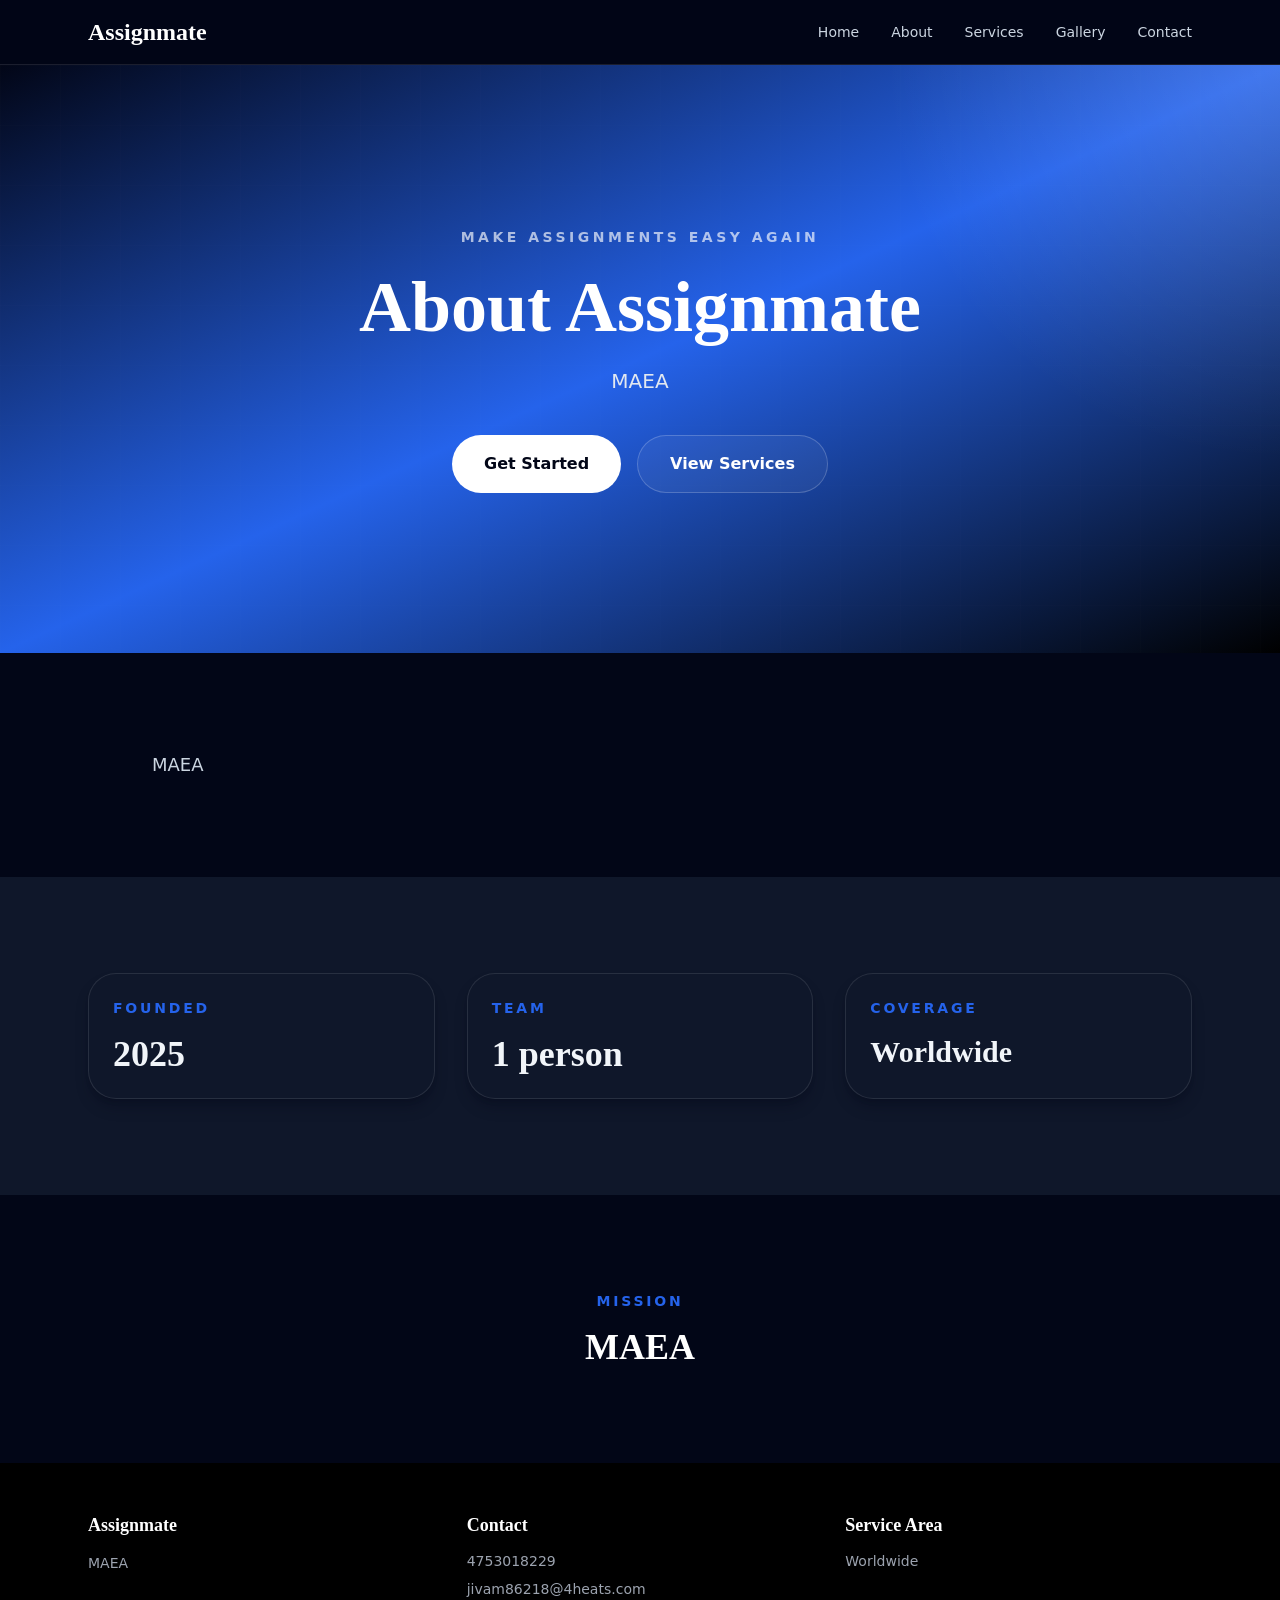
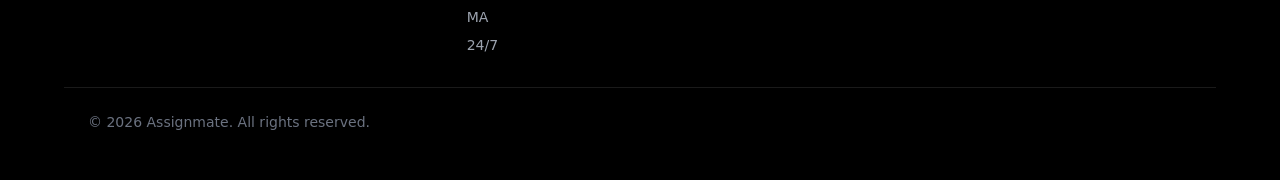
==== commit 4e834ed6: "Deploy site from 5Pages" ====
--- a/about/index.html
+++ b/about/index.html
@@ -1,12 +1,9 @@
-<!DOCTYPE html><html lang="en" data-astro-cid-37fxchfa style="--primaryColor: #2563eb;--secondaryColor: #f59e0b;--displayFont: 'Space Grotesk', 'Inter', sans-serif;--bodyFont: 'Inter', system-ui, sans-serif;"> <head><!-- Primary Meta Tags --><meta charset="utf-8"><meta name="viewport" content="width=device-width, initial-scale=1"><title>About Assignmate | Expert Assignment Help Since 2025</title><meta name="description" content="Learn about Assignmate, our mission, values, and the team dedicated to helping students succeed worldwide."><meta name="author" content="Assignmate"><meta name="robots" content="index, follow"><link rel="canonical" href="https://example.com/about/"><link rel="preconnect" href="https://fonts.googleapis.com"><link rel="preconnect" href="https://fonts.gstatic.com" crossorigin><link href="https://fonts.googleapis.com/css2?family=Inter:wght@400;500;600;700;800&family=Playfair+Display:wght@600;700&family=Cormorant+Garamond:wght@500;600;700&family=DM+Serif+Display:ital@0;1&family=Space+Grotesk:wght@500;700&family=Source+Sans+3:wght@400;500;600;700&display=swap" rel="stylesheet"><!-- Security & Anti-Phishing --><meta http-equiv="X-Frame-Options" content="SAMEORIGIN"><meta http-equiv="X-Content-Type-Options" content="nosniff"><meta http-equiv="X-XSS-Protection" content="1; mode=block"><meta name="referrer" content="strict-origin-when-cross-origin"><meta http-equiv="Content-Security-Policy" content="default-src 'self'; script-src 'self' https://unpkg.com https://cdnjs.cloudflare.com; style-src 'self' 'unsafe-inline' https://fonts.googleapis.com; font-src 'self' https://fonts.gstatic.com; img-src 'self' data: https:; connect-src 'self'; frame-src 'self' https://unpkg.com; base-uri 'self'; form-action 'self'; frame-ancestors 'self'; object-src 'none'"><!-- Open Graph / Facebook --><meta property="og:type" content="website"><meta property="og:url" content="https://example.com/about/"><meta property="og:title" content="About Assignmate | Expert Assignment Help Since 2025"><meta property="og:description" content="Learn about Assignmate, our mission, values, and the team dedicated to helping students succeed worldwide."><meta property="og:site_name" content="Assignmate"><meta property="og:locale" content="en_US"><meta property="og:image" content=""><meta property="og:image:width" content="1200"><meta property="og:image:height" content="630"><meta property="og:image:alt" content="About Assignmate | Expert Assignment Help Since 2025"><!-- Twitter --><meta name="twitter:card" content="summary_large_image"><meta name="twitter:url" content="https://example.com/about/"><meta name="twitter:title" content="About Assignmate | Expert Assignment Help Since 2025"><meta name="twitter:description" content="Learn about Assignmate, our mission, values, and the team dedicated to helping students succeed worldwide."><meta name="twitter:image" content=""><!-- Additional SEO --><meta name="geo.placename" content="MA"><!-- Structured Data (JSON-LD) --><script type="application/ld+json">{"@context":"https://schema.org","@type":"LocalBusiness","name":"Assignmate","description":"Make Assignments easy again","url":"https://example.com","telephone":"4753018229","email":"jivam86218@4heats.com","address":{"@type":"PostalAddress","streetAddress":"MA","addressLocality":"","addressRegion":"","postalCode":"","addressCountry":"US"},"openingHours":"24/7","sameAs":[]}</script><link rel="stylesheet" href="/_astro/about.DkKDilF9.css"></head> <body class="bg-slate-950 text-slate-100" data-astro-cid-37fxchfa style="--primaryColor: #2563eb;--secondaryColor: #f59e0b;--displayFont: 'Space Grotesk', 'Inter', sans-serif;--bodyFont: 'Inter', system-ui, sans-serif;"> <a href="#main-content" class="sr-only focus:not-sr-only focus:absolute focus:left-4 focus:top-4 focus:z-50 focus:rounded focus:bg-white focus:px-4 focus:py-2 focus:text-sm focus:font-semibold focus:text-gray-900 focus:shadow" data-astro-cid-37fxchfa style="--primaryColor: #2563eb;--secondaryColor: #f59e0b;--displayFont: 'Space Grotesk', 'Inter', sans-serif;--bodyFont: 'Inter', system-ui, sans-serif;">
+<!DOCTYPE html><html lang="en" data-astro-cid-37fxchfa style="--primaryColor: #2563eb;--secondaryColor: #f59e0b;--displayFont: 'Space Grotesk', 'Inter', sans-serif;--bodyFont: 'Inter', system-ui, sans-serif;"> <head><!-- Primary Meta Tags --><meta charset="utf-8"><meta name="viewport" content="width=device-width, initial-scale=1"><title>About Assignmate</title><meta name="description" content="Learn about Assignmate, the team, and the values behind the work."><meta name="author" content="Assignmate"><meta name="robots" content="index, follow"><link rel="canonical" href="https://example.com/about/"><link rel="preconnect" href="https://fonts.googleapis.com"><link rel="preconnect" href="https://fonts.gstatic.com" crossorigin><link href="https://fonts.googleapis.com/css2?family=Inter:wght@400;500;600;700;800&family=Playfair+Display:wght@600;700&family=Cormorant+Garamond:wght@500;600;700&family=DM+Serif+Display:ital@0;1&family=Space+Grotesk:wght@500;700&family=Source+Sans+3:wght@400;500;600;700&display=swap" rel="stylesheet"><!-- Security & Anti-Phishing --><meta http-equiv="X-Frame-Options" content="SAMEORIGIN"><meta http-equiv="X-Content-Type-Options" content="nosniff"><meta http-equiv="X-XSS-Protection" content="1; mode=block"><meta name="referrer" content="strict-origin-when-cross-origin"><meta http-equiv="Content-Security-Policy" content="default-src 'self'; script-src 'self' https://unpkg.com https://cdnjs.cloudflare.com; style-src 'self' 'unsafe-inline' https://fonts.googleapis.com; font-src 'self' https://fonts.gstatic.com; img-src 'self' data: https:; connect-src 'self'; frame-src 'self' https://unpkg.com; base-uri 'self'; form-action 'self'; frame-ancestors 'self'; object-src 'none'"><!-- Open Graph / Facebook --><meta property="og:type" content="website"><meta property="og:url" content="https://example.com/about/"><meta property="og:title" content="About Assignmate"><meta property="og:description" content="Learn about Assignmate, the team, and the values behind the work."><meta property="og:site_name" content="Assignmate"><meta property="og:locale" content="en_US"><meta property="og:image" content=""><meta property="og:image:width" content="1200"><meta property="og:image:height" content="630"><meta property="og:image:alt" content="About Assignmate"><!-- Twitter --><meta name="twitter:card" content="summary_large_image"><meta name="twitter:url" content="https://example.com/about/"><meta name="twitter:title" content="About Assignmate"><meta name="twitter:description" content="Learn about Assignmate, the team, and the values behind the work."><meta name="twitter:image" content=""><!-- Additional SEO --><meta name="geo.placename" content="MA"><!-- Structured Data (JSON-LD) --><script type="application/ld+json">{"@context":"https://schema.org","@type":"LocalBusiness","name":"Assignmate","description":"Make Assignments easy again","url":"https://example.com","telephone":"4753018229","email":"jivam86218@4heats.com","address":{"@type":"PostalAddress","streetAddress":"MA","addressLocality":"","addressRegion":"","postalCode":"","addressCountry":"US"},"openingHours":"24/7","sameAs":[]}</script><link rel="stylesheet" href="/_astro/about.DGFoJ0zj.css"></head> <body class="bg-slate-950 text-slate-100" data-astro-cid-37fxchfa style="--primaryColor: #2563eb;--secondaryColor: #f59e0b;--displayFont: 'Space Grotesk', 'Inter', sans-serif;--bodyFont: 'Inter', system-ui, sans-serif;"> <a href="#main-content" class="sr-only focus:not-sr-only focus:absolute focus:left-4 focus:top-4 focus:z-50 focus:rounded focus:bg-white focus:px-4 focus:py-2 focus:text-sm focus:font-semibold focus:text-gray-900 focus:shadow" data-astro-cid-37fxchfa style="--primaryColor: #2563eb;--secondaryColor: #f59e0b;--displayFont: 'Space Grotesk', 'Inter', sans-serif;--bodyFont: 'Inter', system-ui, sans-serif;">
 Skip to content
-</a> <header class="sticky top-0 z-40 border-b border-gray-200 backdrop-blur bg-slate-950/95 text-white border-white/10" data-astro-cid-37fxchfa style="--primaryColor: #2563eb;--secondaryColor: #f59e0b;--displayFont: 'Space Grotesk', 'Inter', sans-serif;--bodyFont: 'Inter', system-ui, sans-serif;"> <nav class="mx-auto flex max-w-6xl items-center justify-between px-6 py-4" aria-label="Main navigation" data-astro-cid-37fxchfa style="--primaryColor: #2563eb;--secondaryColor: #f59e0b;--displayFont: 'Space Grotesk', 'Inter', sans-serif;--bodyFont: 'Inter', system-ui, sans-serif;"> <a href="/" class="font-heading text-2xl font-bold text-white" data-astro-cid-37fxchfa style="--primaryColor: #2563eb;--secondaryColor: #f59e0b;--displayFont: 'Space Grotesk', 'Inter', sans-serif;--bodyFont: 'Inter', system-ui, sans-serif;">Assignmate</a> <div class="hidden items-center gap-8 md:flex" data-astro-cid-37fxchfa style="--primaryColor: #2563eb;--secondaryColor: #f59e0b;--displayFont: 'Space Grotesk', 'Inter', sans-serif;--bodyFont: 'Inter', system-ui, sans-serif;"> <a href="/" class="text-sm font-medium transition-colors hover:text-primary text-slate-300" data-astro-cid-37fxchfa style="--primaryColor: #2563eb;--secondaryColor: #f59e0b;--displayFont: 'Space Grotesk', 'Inter', sans-serif;--bodyFont: 'Inter', system-ui, sans-serif;"> Home </a><a href="/about" class="text-sm font-medium transition-colors hover:text-primary text-slate-300" data-astro-cid-37fxchfa style="--primaryColor: #2563eb;--secondaryColor: #f59e0b;--displayFont: 'Space Grotesk', 'Inter', sans-serif;--bodyFont: 'Inter', system-ui, sans-serif;"> About </a><a href="/services" class="text-sm font-medium transition-colors hover:text-primary text-slate-300" data-astro-cid-37fxchfa style="--primaryColor: #2563eb;--secondaryColor: #f59e0b;--displayFont: 'Space Grotesk', 'Inter', sans-serif;--bodyFont: 'Inter', system-ui, sans-serif;"> Services </a><a href="/gallery" class="text-sm font-medium transition-colors hover:text-primary text-slate-300" data-astro-cid-37fxchfa style="--primaryColor: #2563eb;--secondaryColor: #f59e0b;--displayFont: 'Space Grotesk', 'Inter', sans-serif;--bodyFont: 'Inter', system-ui, sans-serif;"> Gallery </a><a href="/contact" class="text-sm font-medium transition-colors hover:text-primary text-slate-300" data-astro-cid-37fxchfa style="--primaryColor: #2563eb;--secondaryColor: #f59e0b;--displayFont: 'Space Grotesk', 'Inter', sans-serif;--bodyFont: 'Inter', system-ui, sans-serif;"> Contact </a> </div> <details class="relative md:hidden" data-astro-cid-37fxchfa style="--primaryColor: #2563eb;--secondaryColor: #f59e0b;--displayFont: 'Space Grotesk', 'Inter', sans-serif;--bodyFont: 'Inter', system-ui, sans-serif;"> <summary class="list-none cursor-pointer rounded p-2 text-gray-700 focus:outline-none focus:ring-2 focus:ring-primary focus:ring-offset-2" aria-label="Open mobile navigation" data-astro-cid-37fxchfa style="--primaryColor: #2563eb;--secondaryColor: #f59e0b;--displayFont: 'Space Grotesk', 'Inter', sans-serif;--bodyFont: 'Inter', system-ui, sans-serif;"> <svg class="h-6 w-6" fill="none" stroke="currentColor" viewBox="0 0 24 24" aria-hidden="true" data-astro-cid-37fxchfa style="--primaryColor: #2563eb;--secondaryColor: #f59e0b;--displayFont: 'Space Grotesk', 'Inter', sans-serif;--bodyFont: 'Inter', system-ui, sans-serif;"> <path stroke-linecap="round" stroke-linejoin="round" stroke-width="2" d="M4 6h16M4 12h16M4 18h16" data-astro-cid-37fxchfa style="--primaryColor: #2563eb;--secondaryColor: #f59e0b;--displayFont: 'Space Grotesk', 'Inter', sans-serif;--bodyFont: 'Inter', system-ui, sans-serif;"></path> </svg> </summary> <div class="absolute right-0 mt-3 min-w-48 rounded-xl border p-3 shadow-lg border-white/10 bg-slate-900" data-astro-cid-37fxchfa style="--primaryColor: #2563eb;--secondaryColor: #f59e0b;--displayFont: 'Space Grotesk', 'Inter', sans-serif;--bodyFont: 'Inter', system-ui, sans-serif;"> <a href="/" class="block rounded-lg px-3 py-2 text-sm font-medium transition-colors hover:bg-gray-50 hover:text-primary text-slate-300 hover:bg-white/5" data-astro-cid-37fxchfa style="--primaryColor: #2563eb;--secondaryColor: #f59e0b;--displayFont: 'Space Grotesk', 'Inter', sans-serif;--bodyFont: 'Inter', system-ui, sans-serif;"> Home </a><a href="/about" class="block rounded-lg px-3 py-2 text-sm font-medium transition-colors hover:bg-gray-50 hover:text-primary text-slate-300 hover:bg-white/5" data-astro-cid-37fxchfa style="--primaryColor: #2563eb;--secondaryColor: #f59e0b;--displayFont: 'Space Grotesk', 'Inter', sans-serif;--bodyFont: 'Inter', system-ui, sans-serif;"> About </a><a href="/services" class="block rounded-lg px-3 py-2 text-sm font-medium transition-colors hover:bg-gray-50 hover:text-primary text-slate-300 hover:bg-white/5" data-astro-cid-37fxchfa style="--primaryColor: #2563eb;--secondaryColor: #f59e0b;--displayFont: 'Space Grotesk', 'Inter', sans-serif;--bodyFont: 'Inter', system-ui, sans-serif;"> Services </a><a href="/gallery" class="block rounded-lg px-3 py-2 text-sm font-medium transition-colors hover:bg-gray-50 hover:text-primary text-slate-300 hover:bg-white/5" data-astro-cid-37fxchfa style="--primaryColor: #2563eb;--secondaryColor: #f59e0b;--displayFont: 'Space Grotesk', 'Inter', sans-serif;--bodyFont: 'Inter', system-ui, sans-serif;"> Gallery </a><a href="/contact" class="block rounded-lg px-3 py-2 text-sm font-medium transition-colors hover:bg-gray-50 hover:text-primary text-slate-300 hover:bg-white/5" data-astro-cid-37fxchfa style="--primaryColor: #2563eb;--secondaryColor: #f59e0b;--displayFont: 'Space Grotesk', 'Inter', sans-serif;--bodyFont: 'Inter', system-ui, sans-serif;"> Contact </a> </div> </details> </nav> </header> <main id="main-content" data-astro-cid-37fxchfa style="--primaryColor: #2563eb;--secondaryColor: #f59e0b;--displayFont: 'Space Grotesk', 'Inter', sans-serif;--bodyFont: 'Inter', system-ui, sans-serif;">  <section class="relative overflow-hidden py-24 md:py-36 bg-gradient-to-br from-slate-950 via-primary to-black text-white"> <div class="absolute inset-0 bg-[radial-gradient(circle_at_top_right,_rgba(255,255,255,0.14),_transparent_28%)]"></div> <div class="absolute inset-0 opacity-30"> <div class="absolute left-1/4 top-1/4 h-64 w-64 rounded-full bg-primary/20 blur-3xl"></div> <div class="absolute bottom-1/4 right-1/4 h-96 w-96 rounded-full bg-secondary/10 blur-3xl"></div> </div> <div class="relative mx-auto max-w-6xl px-6"> <div class="grid items-center gap-12 lg:grid-cols-[1.3fr_0.7fr]"> <div> <p class="mb-5 text-sm font-bold uppercase tracking-[0.3em] text-white/65">Trusted Worldwide</p> <h1 class="font-heading text-5xl font-bold leading-tight tracking-tight md:text-6xl lg:text-7xl">About Assignmate</h1> <p class="mt-6 max-w-2xl text-xl leading-8 md:text-2xl text-slate-200">Dedicated to helping students achieve academic excellence since 2025.</p> <div class="mt-10 flex flex-wrap gap-5"> <a href="/contact" class="btn-primary inline-flex items-center gap-3 px-8 py-4 text-lg font-semibold rounded-full bg-white text-slate-950">
+</a> <header class="sticky top-0 z-40 border-b border-gray-200 backdrop-blur bg-slate-950/95 text-white border-white/10" data-astro-cid-37fxchfa style="--primaryColor: #2563eb;--secondaryColor: #f59e0b;--displayFont: 'Space Grotesk', 'Inter', sans-serif;--bodyFont: 'Inter', system-ui, sans-serif;"> <nav class="mx-auto flex max-w-6xl items-center justify-between px-6 py-4" aria-label="Main navigation" data-astro-cid-37fxchfa style="--primaryColor: #2563eb;--secondaryColor: #f59e0b;--displayFont: 'Space Grotesk', 'Inter', sans-serif;--bodyFont: 'Inter', system-ui, sans-serif;"> <a href="/" class="font-heading text-2xl font-bold text-white" data-astro-cid-37fxchfa style="--primaryColor: #2563eb;--secondaryColor: #f59e0b;--displayFont: 'Space Grotesk', 'Inter', sans-serif;--bodyFont: 'Inter', system-ui, sans-serif;">Assignmate</a> <div class="hidden items-center gap-8 md:flex" data-astro-cid-37fxchfa style="--primaryColor: #2563eb;--secondaryColor: #f59e0b;--displayFont: 'Space Grotesk', 'Inter', sans-serif;--bodyFont: 'Inter', system-ui, sans-serif;"> <a href="/" class="text-sm font-medium transition-colors hover:text-primary text-slate-300" data-astro-cid-37fxchfa style="--primaryColor: #2563eb;--secondaryColor: #f59e0b;--displayFont: 'Space Grotesk', 'Inter', sans-serif;--bodyFont: 'Inter', system-ui, sans-serif;"> Home </a><a href="/about" class="text-sm font-medium transition-colors hover:text-primary text-slate-300" data-astro-cid-37fxchfa style="--primaryColor: #2563eb;--secondaryColor: #f59e0b;--displayFont: 'Space Grotesk', 'Inter', sans-serif;--bodyFont: 'Inter', system-ui, sans-serif;"> About </a><a href="/services" class="text-sm font-medium transition-colors hover:text-primary text-slate-300" data-astro-cid-37fxchfa style="--primaryColor: #2563eb;--secondaryColor: #f59e0b;--displayFont: 'Space Grotesk', 'Inter', sans-serif;--bodyFont: 'Inter', system-ui, sans-serif;"> Services </a><a href="/gallery" class="text-sm font-medium transition-colors hover:text-primary text-slate-300" data-astro-cid-37fxchfa style="--primaryColor: #2563eb;--secondaryColor: #f59e0b;--displayFont: 'Space Grotesk', 'Inter', sans-serif;--bodyFont: 'Inter', system-ui, sans-serif;"> Gallery </a><a href="/contact" class="text-sm font-medium transition-colors hover:text-primary text-slate-300" data-astro-cid-37fxchfa style="--primaryColor: #2563eb;--secondaryColor: #f59e0b;--displayFont: 'Space Grotesk', 'Inter', sans-serif;--bodyFont: 'Inter', system-ui, sans-serif;"> Contact </a> </div> <details class="relative md:hidden" data-astro-cid-37fxchfa style="--primaryColor: #2563eb;--secondaryColor: #f59e0b;--displayFont: 'Space Grotesk', 'Inter', sans-serif;--bodyFont: 'Inter', system-ui, sans-serif;"> <summary class="list-none cursor-pointer rounded p-2 text-gray-700 focus:outline-none focus:ring-2 focus:ring-primary focus:ring-offset-2" aria-label="Open mobile navigation" data-astro-cid-37fxchfa style="--primaryColor: #2563eb;--secondaryColor: #f59e0b;--displayFont: 'Space Grotesk', 'Inter', sans-serif;--bodyFont: 'Inter', system-ui, sans-serif;"> <svg class="h-6 w-6" fill="none" stroke="currentColor" viewBox="0 0 24 24" aria-hidden="true" data-astro-cid-37fxchfa style="--primaryColor: #2563eb;--secondaryColor: #f59e0b;--displayFont: 'Space Grotesk', 'Inter', sans-serif;--bodyFont: 'Inter', system-ui, sans-serif;"> <path stroke-linecap="round" stroke-linejoin="round" stroke-width="2" d="M4 6h16M4 12h16M4 18h16" data-astro-cid-37fxchfa style="--primaryColor: #2563eb;--secondaryColor: #f59e0b;--displayFont: 'Space Grotesk', 'Inter', sans-serif;--bodyFont: 'Inter', system-ui, sans-serif;"></path> </svg> </summary> <div class="absolute right-0 mt-3 min-w-48 rounded-xl border p-3 shadow-lg border-white/10 bg-slate-900" data-astro-cid-37fxchfa style="--primaryColor: #2563eb;--secondaryColor: #f59e0b;--displayFont: 'Space Grotesk', 'Inter', sans-serif;--bodyFont: 'Inter', system-ui, sans-serif;"> <a href="/" class="block rounded-lg px-3 py-2 text-sm font-medium transition-colors hover:bg-gray-50 hover:text-primary text-slate-300 hover:bg-white/5" data-astro-cid-37fxchfa style="--primaryColor: #2563eb;--secondaryColor: #f59e0b;--displayFont: 'Space Grotesk', 'Inter', sans-serif;--bodyFont: 'Inter', system-ui, sans-serif;"> Home </a><a href="/about" class="block rounded-lg px-3 py-2 text-sm font-medium transition-colors hover:bg-gray-50 hover:text-primary text-slate-300 hover:bg-white/5" data-astro-cid-37fxchfa style="--primaryColor: #2563eb;--secondaryColor: #f59e0b;--displayFont: 'Space Grotesk', 'Inter', sans-serif;--bodyFont: 'Inter', system-ui, sans-serif;"> About </a><a href="/services" class="block rounded-lg px-3 py-2 text-sm font-medium transition-colors hover:bg-gray-50 hover:text-primary text-slate-300 hover:bg-white/5" data-astro-cid-37fxchfa style="--primaryColor: #2563eb;--secondaryColor: #f59e0b;--displayFont: 'Space Grotesk', 'Inter', sans-serif;--bodyFont: 'Inter', system-ui, sans-serif;"> Services </a><a href="/gallery" class="block rounded-lg px-3 py-2 text-sm font-medium transition-colors hover:bg-gray-50 hover:text-primary text-slate-300 hover:bg-white/5" data-astro-cid-37fxchfa style="--primaryColor: #2563eb;--secondaryColor: #f59e0b;--displayFont: 'Space Grotesk', 'Inter', sans-serif;--bodyFont: 'Inter', system-ui, sans-serif;"> Gallery </a><a href="/contact" class="block rounded-lg px-3 py-2 text-sm font-medium transition-colors hover:bg-gray-50 hover:text-primary text-slate-300 hover:bg-white/5" data-astro-cid-37fxchfa style="--primaryColor: #2563eb;--secondaryColor: #f59e0b;--displayFont: 'Space Grotesk', 'Inter', sans-serif;--bodyFont: 'Inter', system-ui, sans-serif;"> Contact </a> </div> </details> </nav> </header> <main id="main-content" data-astro-cid-37fxchfa style="--primaryColor: #2563eb;--secondaryColor: #f59e0b;--displayFont: 'Space Grotesk', 'Inter', sans-serif;--bodyFont: 'Inter', system-ui, sans-serif;">  <section class="relative overflow-hidden py-20 md:py-32 lg:py-40 bg-gradient-to-br from-slate-950 via-primary to-black text-white"> <div class="absolute inset-0 bg-[radial-gradient(circle_at_top_right,_rgba(255,255,255,0.14),_transparent_28%)]"></div> <div class="absolute inset-0 opacity-30"> <svg class="h-full w-full" preserveAspectRatio="none"> <defs> <pattern id="grid" width="60" height="60" patternUnits="userSpaceOnUse"> <path d="M 60 0 L 0 0 0 60" fill="none" stroke="rgba(255,255,255,0.05)" stroke-width="1"></path> </pattern> </defs> <rect width="100%" height="100%" fill="url(#grid)"></rect> </svg> </div> <div class="relative mx-auto max-w-6xl px-6"> <div class="mx-auto max-w-4xl text-center"> <span class="inline-block text-sm font-semibold uppercase tracking-[0.25em] mb-6 text-white/65"> Make Assignments easy again </span> <h1 class="font-heading text-5xl font-bold leading-[1.1] md:text-6xl lg:text-7xl text-white"> About Assignmate </h1> <p class="mx-auto mt-6 max-w-2xl text-lg md:text-xl text-slate-200"> MAEA </p> <div class="mt-10 flex flex-col gap-4 sm:flex-row sm:justify-center"> <a href="/contact" class="inline-flex items-center justify-center rounded-full px-8 py-4 text-base font-semibold transition-all hover:scale-105 rounded-full bg-white text-slate-950">
 Get Started
-<svg class="h-5 w-5" fill="none" stroke="currentColor" viewBox="0 0 24 24"><path stroke-linecap="round" stroke-linejoin="round" stroke-width="2" d="M17 8l4 4m0 0l-4 4m4-4H3"></path></svg> </a> <a href="/services" class="btn-secondary inline-flex items-center gap-3 px-8 py-4 text-lg font-medium rounded-full border border-white/20 bg-white/5 text-white">
+</a> <a href="/services" class="inline-flex items-center justify-center rounded-full px-8 py-4 text-base font-semibold transition-all hover:scale-105 rounded-full border border-white/20 bg-white/5 text-white">
 View Services
-</a> </div> </div> <div> <div class="flex min-h-[28rem] items-center justify-center rounded-3xl border border-white/10 bg-white/5 p-10 text-center shadow-2xl shadow-black/40 rounded-[2rem] border border-white/10 bg-white/5 p-10 text-slate-200 shadow-2xl shadow-black/40"> <div> <div class="mb-6 inline-flex h-20 w-20 items-center justify-center rounded-full bg-primary text-4xl text-white">&#9997;</div> <p class="font-heading text-3xl font-bold">Make Assignments Easy Again</p> <p class="mt-4 text-lg leading-7 text-white/65">Professional assignment assistance for students worldwide.</p> </div> </div> </div> </div> </div> </section> <section class="py-20 md:py-28 py-16 md:py-24"> <div class="mx-auto max-w-5xl px-6"> <div class="prose max-w-none text-lg leading-8 text-slate-300"> <p>At Assignmate, we believe every student deserves the opportunity to excel academically. Founded in 2025, our mission is simple: Make Assignments Easy Again (MAEA). We provide professional assignment assistance to students worldwide, helping them understand difficult concepts, meet deadlines, and achieve their academic goals.</p>
-<p>Our team consists of experienced educators and subject matter experts passionate about helping students succeed. We handle a wide range of assignments across various subjects and difficulty levels.</p> </div> </div> </section> <section class="border-y border-white/10 bg-slate-900 py-16 md:py-20"> <div class="mx-auto grid max-w-5xl gap-8 px-6 md:grid-cols-3"> <div class="rounded-2xl border border-white/10 bg-slate-900/60 p-8 text-center rounded-[1.75rem] border border-white/10 bg-slate-900 p-6 shadow-lg shadow-slate-950/30 transition-transform hover:-translate-y-1 hover:shadow-xl"> <p class="text-sm font-bold uppercase tracking-[0.2em] text-primary">Founded</p> <h2 class="mt-4 font-heading text-5xl font-bold tracking-tight text-slate-100">2025</h2> </div> <div class="rounded-2xl border border-white/10 bg-slate-900/60 p-8 text-center rounded-[1.75rem] border border-white/10 bg-slate-900 p-6 shadow-lg shadow-slate-950/30 transition-transform hover:-translate-y-1 hover:shadow-xl"> <p class="text-sm font-bold uppercase tracking-[0.2em] text-primary">Team</p> <h2 class="mt-4 font-heading text-5xl font-bold tracking-tight text-slate-100">1 person</h2> </div> <div class="rounded-2xl border border-white/10 bg-slate-900/60 p-8 text-center rounded-[1.75rem] border border-white/10 bg-slate-900 p-6 shadow-lg shadow-slate-950/30 transition-transform hover:-translate-y-1 hover:shadow-xl"> <p class="text-sm font-bold uppercase tracking-[0.2em] text-primary">Coverage</p> <h2 class="mt-4 font-heading text-4xl font-bold tracking-tight text-slate-100">Worldwide</h2> </div> </div> </section> <section class="bg-slate-950 py-20 md:py-28"> <div class="mx-auto max-w-4xl px-6 text-center"> <p class="text-sm font-bold uppercase tracking-[0.2em] text-primary">Our Mission</p> <h2 class="mt-6 font-heading text-4xl font-bold leading-tight tracking-tight md:text-5xl text-white">MAEA</h2> <p class="mx-auto mt-8 max-w-3xl text-xl leading-8 text-slate-400">
-We believe every student deserves access to quality academic support. Our team is dedicated to helping you succeed by providing reliable, timely, and professional assignment assistance.
-</p> </div> </section> <section class="border-t border-white/10 bg-slate-900 py-20 md:py-28"> <div class="mx-auto max-w-5xl px-6"> <div class="mx-auto mb-12 max-w-2xl text-center"> <p class="text-sm font-bold uppercase tracking-[0.2em] text-primary">Our Values</p> <h2 class="mt-4 font-heading text-4xl font-bold tracking-tight text-white">What Drives Us</h2> </div> <div class="grid gap-6 md:grid-cols-2"> <div class="group relative overflow-hidden rounded-2xl border border-white/10 bg-slate-900/50 p-8 transition-all hover:border-primary/50"> <div class="mb-4 flex h-12 w-12 items-center justify-center rounded-xl bg-primary/20 text-2xl text-white">&#127919;</div> <h3 class="font-heading text-2xl font-bold text-white">Excellence</h3> <p class="mt-3 text-slate-400">We strive for excellence in every assignment, ensuring the highest quality work that meets academic standards.</p> </div> <div class="group relative overflow-hidden rounded-2xl border border-white/10 bg-slate-900/50 p-8 transition-all hover:border-primary/50"> <div class="mb-4 flex h-12 w-12 items-center justify-center rounded-xl bg-secondary/20 text-2xl text-white">&#9201;</div> <h3 class="font-heading text-2xl font-bold text-white">Reliability</h3> <p class="mt-3 text-slate-400">We deliver on time, every time. Your deadlines are our top priority.</p> </div> <div class="group relative overflow-hidden rounded-2xl border border-white/10 bg-slate-900/50 p-8 transition-all hover:border-primary/50"> <div class="mb-4 flex h-12 w-12 items-center justify-center rounded-xl bg-emerald-500/20 text-2xl text-white">&#128274;</div> <h3 class="font-heading text-2xl font-bold text-white">Integrity</h3> <p class="mt-3 text-slate-400">All work is original and plagiarism-free. We value academic honesty and ethical practices.</p> </div> <div class="group relative overflow-hidden rounded-2xl border border-white/10 bg-slate-900/50 p-8 transition-all hover:border-primary/50"> <div class="mb-4 flex h-12 w-12 items-center justify-center rounded-xl bg-blue-500/20 text-2xl text-white">&#128151;</div> <h3 class="font-heading text-2xl font-bold text-white">Student Focus</h3> <p class="mt-3 text-slate-400">Your success is our success. We're here to support you every step of the way.</p> </div> </div> </div> </section> <section class="relative overflow-hidden bg-gradient-to-r from-primary via-primary to-blue-600 py-20 text-white"> <div class="absolute inset-0 bg-[radial-gradient(circle_at_top_right,_rgba(255,255,255,0.15),_transparent_40%)]"></div> <div class="relative mx-auto max-w-4xl px-6 text-center"> <h2 class="font-heading text-4xl font-bold leading-tight md:text-5xl">Need Assignment Help?</h2> <p class="mt-5 text-xl leading-8 text-white/90">Our team is ready to assist you with any academic task.</p> <div class="mt-10"> <a href="/contact" class="inline-flex items-center gap-3 rounded-full bg-white px-10 py-4 text-lg font-bold text-primary shadow-xl transition-all hover:scale-105 hover:shadow-2xl"> Get in Touch <svg class="h-5 w-5" fill="none" stroke="currentColor" viewBox="0 0 24 24"><path stroke-linecap="round" stroke-linejoin="round" stroke-width="2" d="M17 8l4 4m0 0l-4 4m4-4H3"></path></svg> </a> </div> </div> </section>  </main> <footer class="bg-black text-slate-300 py-12" data-astro-cid-37fxchfa style="--primaryColor: #2563eb;--secondaryColor: #f59e0b;--displayFont: 'Space Grotesk', 'Inter', sans-serif;--bodyFont: 'Inter', system-ui, sans-serif;"> <div class="mx-auto grid max-w-6xl gap-8 px-6 md:grid-cols-3" data-astro-cid-37fxchfa style="--primaryColor: #2563eb;--secondaryColor: #f59e0b;--displayFont: 'Space Grotesk', 'Inter', sans-serif;--bodyFont: 'Inter', system-ui, sans-serif;"> <div data-astro-cid-37fxchfa style="--primaryColor: #2563eb;--secondaryColor: #f59e0b;--displayFont: 'Space Grotesk', 'Inter', sans-serif;--bodyFont: 'Inter', system-ui, sans-serif;"> <h2 class="font-heading text-lg font-semibold text-white" data-astro-cid-37fxchfa style="--primaryColor: #2563eb;--secondaryColor: #f59e0b;--displayFont: 'Space Grotesk', 'Inter', sans-serif;--bodyFont: 'Inter', system-ui, sans-serif;">Assignmate</h2> <p class="mt-3 text-sm leading-6 text-gray-400" data-astro-cid-37fxchfa style="--primaryColor: #2563eb;--secondaryColor: #f59e0b;--displayFont: 'Space Grotesk', 'Inter', sans-serif;--bodyFont: 'Inter', system-ui, sans-serif;">MAEA</p> </div> <div data-astro-cid-37fxchfa style="--primaryColor: #2563eb;--secondaryColor: #f59e0b;--displayFont: 'Space Grotesk', 'Inter', sans-serif;--bodyFont: 'Inter', system-ui, sans-serif;"> <h2 class="font-heading text-lg font-semibold text-white" data-astro-cid-37fxchfa style="--primaryColor: #2563eb;--secondaryColor: #f59e0b;--displayFont: 'Space Grotesk', 'Inter', sans-serif;--bodyFont: 'Inter', system-ui, sans-serif;">Contact</h2> <div class="mt-3 space-y-2 text-sm text-gray-400" data-astro-cid-37fxchfa style="--primaryColor: #2563eb;--secondaryColor: #f59e0b;--displayFont: 'Space Grotesk', 'Inter', sans-serif;--bodyFont: 'Inter', system-ui, sans-serif;"> <p data-astro-cid-37fxchfa style="--primaryColor: #2563eb;--secondaryColor: #f59e0b;--displayFont: 'Space Grotesk', 'Inter', sans-serif;--bodyFont: 'Inter', system-ui, sans-serif;">4753018229</p> <p data-astro-cid-37fxchfa style="--primaryColor: #2563eb;--secondaryColor: #f59e0b;--displayFont: 'Space Grotesk', 'Inter', sans-serif;--bodyFont: 'Inter', system-ui, sans-serif;">jivam86218@4heats.com</p> <p data-astro-cid-37fxchfa style="--primaryColor: #2563eb;--secondaryColor: #f59e0b;--displayFont: 'Space Grotesk', 'Inter', sans-serif;--bodyFont: 'Inter', system-ui, sans-serif;">MA</p> <p data-astro-cid-37fxchfa style="--primaryColor: #2563eb;--secondaryColor: #f59e0b;--displayFont: 'Space Grotesk', 'Inter', sans-serif;--bodyFont: 'Inter', system-ui, sans-serif;">24/7</p> </div> </div> <div data-astro-cid-37fxchfa style="--primaryColor: #2563eb;--secondaryColor: #f59e0b;--displayFont: 'Space Grotesk', 'Inter', sans-serif;--bodyFont: 'Inter', system-ui, sans-serif;"> <h2 class="font-heading text-lg font-semibold text-white" data-astro-cid-37fxchfa style="--primaryColor: #2563eb;--secondaryColor: #f59e0b;--displayFont: 'Space Grotesk', 'Inter', sans-serif;--bodyFont: 'Inter', system-ui, sans-serif;">Service Area</h2> <p class="mt-3 text-sm text-gray-400" data-astro-cid-37fxchfa style="--primaryColor: #2563eb;--secondaryColor: #f59e0b;--displayFont: 'Space Grotesk', 'Inter', sans-serif;--bodyFont: 'Inter', system-ui, sans-serif;">Worldwide</p> <div class="mt-4 flex flex-wrap gap-3" data-astro-cid-37fxchfa style="--primaryColor: #2563eb;--secondaryColor: #f59e0b;--displayFont: 'Space Grotesk', 'Inter', sans-serif;--bodyFont: 'Inter', system-ui, sans-serif;">  </div> </div> </div> <div class="mx-auto mt-8 max-w-6xl border-t border-white/10 px-6 pt-6 text-sm text-gray-500" data-astro-cid-37fxchfa style="--primaryColor: #2563eb;--secondaryColor: #f59e0b;--displayFont: 'Space Grotesk', 'Inter', sans-serif;--bodyFont: 'Inter', system-ui, sans-serif;">
+</a> </div> </div>  </div> </section> <section class="py-16 md:py-24"> <div class="mx-auto max-w-5xl px-6"> <div class="prose max-w-none text-lg leading-8 text-slate-300"> <p>MAEA</p> </div> </div> </section> <section class="bg-slate-900 py-16 md:py-24"> <div class="mx-auto grid max-w-6xl gap-8 px-6 md:grid-cols-3"> <div class="rounded-[1.75rem] border border-white/10 bg-slate-900 p-6 shadow-lg shadow-slate-950/30 transition-transform hover:-translate-y-1 hover:shadow-xl"> <p class="text-sm font-semibold uppercase tracking-[0.2em] text-primary">Founded</p> <h2 class="mt-4 font-heading text-4xl font-bold text-slate-100">2025</h2> </div> <div class="rounded-[1.75rem] border border-white/10 bg-slate-900 p-6 shadow-lg shadow-slate-950/30 transition-transform hover:-translate-y-1 hover:shadow-xl"> <p class="text-sm font-semibold uppercase tracking-[0.2em] text-primary">Team</p> <h2 class="mt-4 font-heading text-4xl font-bold text-slate-100">1 person</h2> </div> <div class="rounded-[1.75rem] border border-white/10 bg-slate-900 p-6 shadow-lg shadow-slate-950/30 transition-transform hover:-translate-y-1 hover:shadow-xl"> <p class="text-sm font-semibold uppercase tracking-[0.2em] text-primary">Coverage</p> <h2 class="mt-4 font-heading text-3xl font-bold text-slate-100">Worldwide</h2> </div> </div> </section> <section class="py-16 md:py-24"> <div class="mx-auto max-w-4xl px-6 text-center"> <p class="text-sm font-semibold uppercase tracking-[0.2em] text-primary">Mission</p> <h2 class="mt-4 font-heading text-4xl font-bold text-white">MAEA</h2> </div> </section>  </main> <footer class="bg-black text-slate-300 py-12" data-astro-cid-37fxchfa style="--primaryColor: #2563eb;--secondaryColor: #f59e0b;--displayFont: 'Space Grotesk', 'Inter', sans-serif;--bodyFont: 'Inter', system-ui, sans-serif;"> <div class="mx-auto grid max-w-6xl gap-8 px-6 md:grid-cols-3" data-astro-cid-37fxchfa style="--primaryColor: #2563eb;--secondaryColor: #f59e0b;--displayFont: 'Space Grotesk', 'Inter', sans-serif;--bodyFont: 'Inter', system-ui, sans-serif;"> <div data-astro-cid-37fxchfa style="--primaryColor: #2563eb;--secondaryColor: #f59e0b;--displayFont: 'Space Grotesk', 'Inter', sans-serif;--bodyFont: 'Inter', system-ui, sans-serif;"> <h2 class="font-heading text-lg font-semibold text-white" data-astro-cid-37fxchfa style="--primaryColor: #2563eb;--secondaryColor: #f59e0b;--displayFont: 'Space Grotesk', 'Inter', sans-serif;--bodyFont: 'Inter', system-ui, sans-serif;">Assignmate</h2> <p class="mt-3 text-sm leading-6 text-gray-400" data-astro-cid-37fxchfa style="--primaryColor: #2563eb;--secondaryColor: #f59e0b;--displayFont: 'Space Grotesk', 'Inter', sans-serif;--bodyFont: 'Inter', system-ui, sans-serif;">MAEA</p> </div> <div data-astro-cid-37fxchfa style="--primaryColor: #2563eb;--secondaryColor: #f59e0b;--displayFont: 'Space Grotesk', 'Inter', sans-serif;--bodyFont: 'Inter', system-ui, sans-serif;"> <h2 class="font-heading text-lg font-semibold text-white" data-astro-cid-37fxchfa style="--primaryColor: #2563eb;--secondaryColor: #f59e0b;--displayFont: 'Space Grotesk', 'Inter', sans-serif;--bodyFont: 'Inter', system-ui, sans-serif;">Contact</h2> <div class="mt-3 space-y-2 text-sm text-gray-400" data-astro-cid-37fxchfa style="--primaryColor: #2563eb;--secondaryColor: #f59e0b;--displayFont: 'Space Grotesk', 'Inter', sans-serif;--bodyFont: 'Inter', system-ui, sans-serif;"> <p data-astro-cid-37fxchfa style="--primaryColor: #2563eb;--secondaryColor: #f59e0b;--displayFont: 'Space Grotesk', 'Inter', sans-serif;--bodyFont: 'Inter', system-ui, sans-serif;">4753018229</p> <p data-astro-cid-37fxchfa style="--primaryColor: #2563eb;--secondaryColor: #f59e0b;--displayFont: 'Space Grotesk', 'Inter', sans-serif;--bodyFont: 'Inter', system-ui, sans-serif;">jivam86218@4heats.com</p> <p data-astro-cid-37fxchfa style="--primaryColor: #2563eb;--secondaryColor: #f59e0b;--displayFont: 'Space Grotesk', 'Inter', sans-serif;--bodyFont: 'Inter', system-ui, sans-serif;">MA</p> <p data-astro-cid-37fxchfa style="--primaryColor: #2563eb;--secondaryColor: #f59e0b;--displayFont: 'Space Grotesk', 'Inter', sans-serif;--bodyFont: 'Inter', system-ui, sans-serif;">24/7</p> </div> </div> <div data-astro-cid-37fxchfa style="--primaryColor: #2563eb;--secondaryColor: #f59e0b;--displayFont: 'Space Grotesk', 'Inter', sans-serif;--bodyFont: 'Inter', system-ui, sans-serif;"> <h2 class="font-heading text-lg font-semibold text-white" data-astro-cid-37fxchfa style="--primaryColor: #2563eb;--secondaryColor: #f59e0b;--displayFont: 'Space Grotesk', 'Inter', sans-serif;--bodyFont: 'Inter', system-ui, sans-serif;">Service Area</h2> <p class="mt-3 text-sm text-gray-400" data-astro-cid-37fxchfa style="--primaryColor: #2563eb;--secondaryColor: #f59e0b;--displayFont: 'Space Grotesk', 'Inter', sans-serif;--bodyFont: 'Inter', system-ui, sans-serif;">Worldwide</p> <div class="mt-4 flex flex-wrap gap-3" data-astro-cid-37fxchfa style="--primaryColor: #2563eb;--secondaryColor: #f59e0b;--displayFont: 'Space Grotesk', 'Inter', sans-serif;--bodyFont: 'Inter', system-ui, sans-serif;">  </div> </div> </div> <div class="mx-auto mt-8 max-w-6xl border-t border-white/10 px-6 pt-6 text-sm text-gray-500" data-astro-cid-37fxchfa style="--primaryColor: #2563eb;--secondaryColor: #f59e0b;--displayFont: 'Space Grotesk', 'Inter', sans-serif;--bodyFont: 'Inter', system-ui, sans-serif;">
 &copy; 2026 Assignmate. All rights reserved.
 </div> </footer> </body></html>
--- a/_astro/about.DGFoJ0zj.css
+++ b/_astro/about.DGFoJ0zj.css
@@ -0,0 +1 @@
+*,:before,:after{--tw-border-spacing-x: 0;--tw-border-spacing-y: 0;--tw-translate-x: 0;--tw-translate-y: 0;--tw-rotate: 0;--tw-skew-x: 0;--tw-skew-y: 0;--tw-scale-x: 1;--tw-scale-y: 1;--tw-pan-x: ;--tw-pan-y: ;--tw-pinch-zoom: ;--tw-scroll-snap-strictness: proximity;--tw-gradient-from-position: ;--tw-gradient-via-position: ;--tw-gradient-to-position: ;--tw-ordinal: ;--tw-slashed-zero: ;--tw-numeric-figure: ;--tw-numeric-spacing: ;--tw-numeric-fraction: ;--tw-ring-inset: ;--tw-ring-offset-width: 0px;--tw-ring-offset-color: #fff;--tw-ring-color: rgb(59 130 246 / .5);--tw-ring-offset-shadow: 0 0 #0000;--tw-ring-shadow: 0 0 #0000;--tw-shadow: 0 0 #0000;--tw-shadow-colored: 0 0 #0000;--tw-blur: ;--tw-brightness: ;--tw-contrast: ;--tw-grayscale: ;--tw-hue-rotate: ;--tw-invert: ;--tw-saturate: ;--tw-sepia: ;--tw-drop-shadow: ;--tw-backdrop-blur: ;--tw-backdrop-brightness: ;--tw-backdrop-contrast: ;--tw-backdrop-grayscale: ;--tw-backdrop-hue-rotate: ;--tw-backdrop-invert: ;--tw-backdrop-opacity: ;--tw-backdrop-saturate: ;--tw-backdrop-sepia: ;--tw-contain-size: ;--tw-contain-layout: ;--tw-contain-paint: ;--tw-contain-style: }::backdrop{--tw-border-spacing-x: 0;--tw-border-spacing-y: 0;--tw-translate-x: 0;--tw-translate-y: 0;--tw-rotate: 0;--tw-skew-x: 0;--tw-skew-y: 0;--tw-scale-x: 1;--tw-scale-y: 1;--tw-pan-x: ;--tw-pan-y: ;--tw-pinch-zoom: ;--tw-scroll-snap-strictness: proximity;--tw-gradient-from-position: ;--tw-gradient-via-position: ;--tw-gradient-to-position: ;--tw-ordinal: ;--tw-slashed-zero: ;--tw-numeric-figure: ;--tw-numeric-spacing: ;--tw-numeric-fraction: ;--tw-ring-inset: ;--tw-ring-offset-width: 0px;--tw-ring-offset-color: #fff;--tw-ring-color: rgb(59 130 246 / .5);--tw-ring-offset-shadow: 0 0 #0000;--tw-ring-shadow: 0 0 #0000;--tw-shadow: 0 0 #0000;--tw-shadow-colored: 0 0 #0000;--tw-blur: ;--tw-brightness: ;--tw-contrast: ;--tw-grayscale: ;--tw-hue-rotate: ;--tw-invert: ;--tw-saturate: ;--tw-sepia: ;--tw-drop-shadow: ;--tw-backdrop-blur: ;--tw-backdrop-brightness: ;--tw-backdrop-contrast: ;--tw-backdrop-grayscale: ;--tw-backdrop-hue-rotate: ;--tw-backdrop-invert: ;--tw-backdrop-opacity: ;--tw-backdrop-saturate: ;--tw-backdrop-sepia: ;--tw-contain-size: ;--tw-contain-layout: ;--tw-contain-paint: ;--tw-contain-style: }*,:before,:after{box-sizing:border-box;border-width:0;border-style:solid;border-color:#e5e7eb}:before,:after{--tw-content: ""}html,:host{line-height:1.5;-webkit-text-size-adjust:100%;-moz-tab-size:4;-o-tab-size:4;tab-size:4;font-family:ui-sans-serif,system-ui,sans-serif,"Apple Color Emoji","Segoe UI Emoji",Segoe UI Symbol,"Noto Color Emoji";font-feature-settings:normal;font-variation-settings:normal;-webkit-tap-highlight-color:transparent}body{margin:0;line-height:inherit}hr{height:0;color:inherit;border-top-width:1px}abbr:where([title]){-webkit-text-decoration:underline dotted;text-decoration:underline dotted}h1,h2,h3,h4,h5,h6{font-size:inherit;font-weight:inherit}a{color:inherit;text-decoration:inherit}b,strong{font-weight:bolder}code,kbd,samp,pre{font-family:ui-monospace,SFMono-Regular,Menlo,Monaco,Consolas,Liberation Mono,Courier New,monospace;font-feature-settings:normal;font-variation-settings:normal;font-size:1em}small{font-size:80%}sub,sup{font-size:75%;line-height:0;position:relative;vertical-align:baseline}sub{bottom:-.25em}sup{top:-.5em}table{text-indent:0;border-color:inherit;border-collapse:collapse}button,input,optgroup,select,textarea{font-family:inherit;font-feature-settings:inherit;font-variation-settings:inherit;font-size:100%;font-weight:inherit;line-height:inherit;letter-spacing:inherit;color:inherit;margin:0;padding:0}button,select{text-transform:none}button,input:where([type=button]),input:where([type=reset]),input:where([type=submit]){-webkit-appearance:button;background-color:transparent;background-image:none}:-moz-focusring{outline:auto}:-moz-ui-invalid{box-shadow:none}progress{vertical-align:baseline}::-webkit-inner-spin-button,::-webkit-outer-spin-button{height:auto}[type=search]{-webkit-appearance:textfield;outline-offset:-2px}::-webkit-search-decoration{-webkit-appearance:none}::-webkit-file-upload-button{-webkit-appearance:button;font:inherit}summary{display:list-item}blockquote,dl,dd,h1,h2,h3,h4,h5,h6,hr,figure,p,pre{margin:0}fieldset{margin:0;padding:0}legend{padding:0}ol,ul,menu{list-style:none;margin:0;padding:0}dialog{padding:0}textarea{resize:vertical}input::-moz-placeholder,textarea::-moz-placeholder{opacity:1;color:#9ca3af}input::placeholder,textarea::placeholder{opacity:1;color:#9ca3af}button,[role=button]{cursor:pointer}:disabled{cursor:default}img,svg,video,canvas,audio,iframe,embed,object{display:block;vertical-align:middle}img,video{max-width:100%;height:auto}[hidden]:where(:not([hidden=until-found])){display:none}html{scroll-behavior:smooth}body{--tw-bg-opacity: 1;background-color:rgb(255 255 255 / var(--tw-bg-opacity, 1));--tw-text-opacity: 1;color:rgb(17 24 39 / var(--tw-text-opacity, 1));-webkit-font-smoothing:antialiased;-moz-osx-font-smoothing:grayscale;font-family:var(--font-body)}h1,h2,h3,h4{font-family:var(--font-display)}.sr-only{position:absolute;width:1px;height:1px;padding:0;margin:-1px;overflow:hidden;clip:rect(0,0,0,0);white-space:nowrap;border-width:0}.absolute{position:absolute}.relative{position:relative}.sticky{position:sticky}.inset-0{inset:0}.right-0{right:0}.top-0{top:0}.z-40{z-index:40}.mx-auto{margin-left:auto;margin-right:auto}.mb-12{margin-bottom:3rem}.mb-16{margin-bottom:4rem}.mb-6{margin-bottom:1.5rem}.ml-2{margin-left:.5rem}.mt-10{margin-top:2.5rem}.mt-16{margin-top:4rem}.mt-2{margin-top:.5rem}.mt-3{margin-top:.75rem}.mt-4{margin-top:1rem}.mt-5{margin-top:1.25rem}.mt-6{margin-top:1.5rem}.mt-8{margin-top:2rem}.block{display:block}.inline-block{display:inline-block}.flex{display:flex}.inline-flex{display:inline-flex}.grid{display:grid}.hidden{display:none}.h-12{height:3rem}.h-14{height:3.5rem}.h-4{height:1rem}.h-5{height:1.25rem}.h-6{height:1.5rem}.h-72{height:18rem}.h-8{height:2rem}.h-full{height:100%}.w-12{width:3rem}.w-14{width:3.5rem}.w-4{width:1rem}.w-5{width:1.25rem}.w-6{width:1.5rem}.w-8{width:2rem}.w-full{width:100%}.min-w-48{min-width:12rem}.max-w-2xl{max-width:42rem}.max-w-4xl{max-width:56rem}.max-w-5xl{max-width:64rem}.max-w-6xl{max-width:72rem}.max-w-none{max-width:none}.shrink-0{flex-shrink:0}.cursor-pointer{cursor:pointer}.resize-none{resize:none}.list-none{list-style-type:none}.flex-col{flex-direction:column}.flex-wrap{flex-wrap:wrap}.items-start{align-items:flex-start}.items-center{align-items:center}.justify-center{justify-content:center}.justify-between{justify-content:space-between}.gap-12{gap:3rem}.gap-3{gap:.75rem}.gap-4{gap:1rem}.gap-6{gap:1.5rem}.gap-8{gap:2rem}.space-y-2>:not([hidden])~:not([hidden]){--tw-space-y-reverse: 0;margin-top:calc(.5rem * calc(1 - var(--tw-space-y-reverse)));margin-bottom:calc(.5rem * var(--tw-space-y-reverse))}.space-y-4>:not([hidden])~:not([hidden]){--tw-space-y-reverse: 0;margin-top:calc(1rem * calc(1 - var(--tw-space-y-reverse)));margin-bottom:calc(1rem * var(--tw-space-y-reverse))}.space-y-6>:not([hidden])~:not([hidden]){--tw-space-y-reverse: 0;margin-top:calc(1.5rem * calc(1 - var(--tw-space-y-reverse)));margin-bottom:calc(1.5rem * var(--tw-space-y-reverse))}.overflow-hidden{overflow:hidden}.rounded{border-radius:.25rem}.rounded-2xl{border-radius:1rem}.rounded-\[1\.75rem\]{border-radius:1.75rem}.rounded-\[2rem\]{border-radius:2rem}.rounded-full{border-radius:9999px}.rounded-lg{border-radius:.5rem}.rounded-xl{border-radius:.75rem}.border{border-width:1px}.border-b{border-bottom-width:1px}.border-t{border-top-width:1px}.border-dashed{border-style:dashed}.border-gray-200{--tw-border-opacity: 1;border-color:rgb(229 231 235 / var(--tw-border-opacity, 1))}.border-white\/10{border-color:#ffffff1a}.border-white\/15{border-color:#ffffff26}.border-white\/20{border-color:#fff3}.bg-black{--tw-bg-opacity: 1;background-color:rgb(0 0 0 / var(--tw-bg-opacity, 1))}.bg-gray-50{--tw-bg-opacity: 1;background-color:rgb(249 250 251 / var(--tw-bg-opacity, 1))}.bg-gray-950{--tw-bg-opacity: 1;background-color:rgb(3 7 18 / var(--tw-bg-opacity, 1))}.bg-primary{background-color:var(--color-primary, #2563eb)}.bg-slate-900{--tw-bg-opacity: 1;background-color:rgb(15 23 42 / var(--tw-bg-opacity, 1))}.bg-slate-950{--tw-bg-opacity: 1;background-color:rgb(2 6 23 / var(--tw-bg-opacity, 1))}.bg-slate-950\/40{background-color:#02061766}.bg-slate-950\/95{background-color:#020617f2}.bg-white{--tw-bg-opacity: 1;background-color:rgb(255 255 255 / var(--tw-bg-opacity, 1))}.bg-white\/10{background-color:#ffffff1a}.bg-white\/5{background-color:#ffffff0d}.bg-white\/95{background-color:#fffffff2}.bg-\[radial-gradient\(circle_at_top_right\,_rgba\(255\,255\,255\,0\.14\)\,_transparent_28\%\)\]{background-image:radial-gradient(circle at top right,rgba(255,255,255,.14),transparent 28%)}.bg-\[radial-gradient\(circle_at_top_right\,_rgba\(255\,255\,255\,0\.15\)\,_transparent_40\%\)\]{background-image:radial-gradient(circle at top right,rgba(255,255,255,.15),transparent 40%)}.bg-gradient-to-br{background-image:linear-gradient(to bottom right,var(--tw-gradient-stops))}.bg-gradient-to-r{background-image:linear-gradient(to right,var(--tw-gradient-stops))}.from-primary{--tw-gradient-from: var(--color-primary, #2563eb) var(--tw-gradient-from-position);--tw-gradient-to: rgb(255 255 255 / 0) var(--tw-gradient-to-position);--tw-gradient-stops: var(--tw-gradient-from), var(--tw-gradient-to)}.from-slate-900{--tw-gradient-from: #0f172a var(--tw-gradient-from-position);--tw-gradient-to: rgb(15 23 42 / 0) var(--tw-gradient-to-position);--tw-gradient-stops: var(--tw-gradient-from), var(--tw-gradient-to)}.from-slate-950{--tw-gradient-from: #020617 var(--tw-gradient-from-position);--tw-gradient-to: rgb(2 6 23 / 0) var(--tw-gradient-to-position);--tw-gradient-stops: var(--tw-gradient-from), var(--tw-gradient-to)}.from-white\/5{--tw-gradient-from: rgb(255 255 255 / .05) var(--tw-gradient-from-position);--tw-gradient-to: rgb(255 255 255 / 0) var(--tw-gradient-to-position);--tw-gradient-stops: var(--tw-gradient-from), var(--tw-gradient-to)}.via-primary{--tw-gradient-to: rgb(255 255 255 / 0) var(--tw-gradient-to-position);--tw-gradient-stops: var(--tw-gradient-from), var(--color-primary, #2563eb) var(--tw-gradient-via-position), var(--tw-gradient-to)}.via-slate-800{--tw-gradient-to: rgb(30 41 59 / 0) var(--tw-gradient-to-position);--tw-gradient-stops: var(--tw-gradient-from), #1e293b var(--tw-gradient-via-position), var(--tw-gradient-to)}.via-slate-900{--tw-gradient-to: rgb(15 23 42 / 0) var(--tw-gradient-to-position);--tw-gradient-stops: var(--tw-gradient-from), #0f172a var(--tw-gradient-via-position), var(--tw-gradient-to)}.via-transparent{--tw-gradient-to: rgb(0 0 0 / 0) var(--tw-gradient-to-position);--tw-gradient-stops: var(--tw-gradient-from), transparent var(--tw-gradient-via-position), var(--tw-gradient-to)}.to-black{--tw-gradient-to: #000 var(--tw-gradient-to-position)}.to-blue-600{--tw-gradient-to: #2563eb var(--tw-gradient-to-position)}.to-slate-900{--tw-gradient-to: #0f172a var(--tw-gradient-to-position)}.object-cover{-o-object-fit:cover;object-fit:cover}.p-10{padding:2.5rem}.p-2{padding:.5rem}.p-3{padding:.75rem}.p-6{padding:1.5rem}.p-8{padding:2rem}.px-10{padding-left:2.5rem;padding-right:2.5rem}.px-3{padding-left:.75rem;padding-right:.75rem}.px-4{padding-left:1rem;padding-right:1rem}.px-6{padding-left:1.5rem;padding-right:1.5rem}.px-8{padding-left:2rem;padding-right:2rem}.py-12{padding-top:3rem;padding-bottom:3rem}.py-16{padding-top:4rem;padding-bottom:4rem}.py-2{padding-top:.5rem;padding-bottom:.5rem}.py-20{padding-top:5rem;padding-bottom:5rem}.py-3{padding-top:.75rem;padding-bottom:.75rem}.py-4{padding-top:1rem;padding-bottom:1rem}.pt-6{padding-top:1.5rem}.text-center{text-align:center}.font-heading{font-family:Playfair Display,Georgia,serif}.text-2xl{font-size:1.5rem;line-height:2rem}.text-3xl{font-size:1.875rem;line-height:2.25rem}.text-4xl{font-size:2.25rem;line-height:2.5rem}.text-5xl{font-size:3rem;line-height:1}.text-base{font-size:1rem;line-height:1.5rem}.text-lg{font-size:1.125rem;line-height:1.75rem}.text-sm{font-size:.875rem;line-height:1.25rem}.text-xl{font-size:1.25rem;line-height:1.75rem}.text-xs{font-size:.75rem;line-height:1rem}.font-bold{font-weight:700}.font-medium{font-weight:500}.font-semibold{font-weight:600}.uppercase{text-transform:uppercase}.leading-6{line-height:1.5rem}.leading-7{line-height:1.75rem}.leading-8{line-height:2rem}.leading-\[1\.1\]{line-height:1.1}.leading-relaxed{line-height:1.625}.leading-tight{line-height:1.25}.tracking-\[0\.25em\]{letter-spacing:.25em}.tracking-\[0\.2em\]{letter-spacing:.2em}.text-gray-300{--tw-text-opacity: 1;color:rgb(209 213 219 / var(--tw-text-opacity, 1))}.text-gray-400{--tw-text-opacity: 1;color:rgb(156 163 175 / var(--tw-text-opacity, 1))}.text-gray-500{--tw-text-opacity: 1;color:rgb(107 114 128 / var(--tw-text-opacity, 1))}.text-gray-600{--tw-text-opacity: 1;color:rgb(75 85 99 / var(--tw-text-opacity, 1))}.text-gray-700{--tw-text-opacity: 1;color:rgb(55 65 81 / var(--tw-text-opacity, 1))}.text-gray-900{--tw-text-opacity: 1;color:rgb(17 24 39 / var(--tw-text-opacity, 1))}.text-primary{color:var(--color-primary, #2563eb)}.text-slate-100{--tw-text-opacity: 1;color:rgb(241 245 249 / var(--tw-text-opacity, 1))}.text-slate-200{--tw-text-opacity: 1;color:rgb(226 232 240 / var(--tw-text-opacity, 1))}.text-slate-300{--tw-text-opacity: 1;color:rgb(203 213 225 / var(--tw-text-opacity, 1))}.text-slate-400{--tw-text-opacity: 1;color:rgb(148 163 184 / var(--tw-text-opacity, 1))}.text-slate-500{--tw-text-opacity: 1;color:rgb(100 116 139 / var(--tw-text-opacity, 1))}.text-slate-950{--tw-text-opacity: 1;color:rgb(2 6 23 / var(--tw-text-opacity, 1))}.text-white{--tw-text-opacity: 1;color:rgb(255 255 255 / var(--tw-text-opacity, 1))}.text-white\/65{color:#ffffffa6}.text-white\/90{color:#ffffffe6}.underline-offset-4{text-underline-offset:4px}.opacity-30{opacity:.3}.shadow-2xl{--tw-shadow: 0 25px 50px -12px rgb(0 0 0 / .25);--tw-shadow-colored: 0 25px 50px -12px var(--tw-shadow-color);box-shadow:var(--tw-ring-offset-shadow, 0 0 #0000),var(--tw-ring-shadow, 0 0 #0000),var(--tw-shadow)}.shadow-lg{--tw-shadow: 0 10px 15px -3px rgb(0 0 0 / .1), 0 4px 6px -4px rgb(0 0 0 / .1);--tw-shadow-colored: 0 10px 15px -3px var(--tw-shadow-color), 0 4px 6px -4px var(--tw-shadow-color);box-shadow:var(--tw-ring-offset-shadow, 0 0 #0000),var(--tw-ring-shadow, 0 0 #0000),var(--tw-shadow)}.shadow-xl{--tw-shadow: 0 20px 25px -5px rgb(0 0 0 / .1), 0 8px 10px -6px rgb(0 0 0 / .1);--tw-shadow-colored: 0 20px 25px -5px var(--tw-shadow-color), 0 8px 10px -6px var(--tw-shadow-color);box-shadow:var(--tw-ring-offset-shadow, 0 0 #0000),var(--tw-ring-shadow, 0 0 #0000),var(--tw-shadow)}.shadow-black\/30{--tw-shadow-color: rgb(0 0 0 / .3);--tw-shadow: var(--tw-shadow-colored)}.shadow-black\/40{--tw-shadow-color: rgb(0 0 0 / .4);--tw-shadow: var(--tw-shadow-colored)}.shadow-slate-950\/30{--tw-shadow-color: rgb(2 6 23 / .3);--tw-shadow: var(--tw-shadow-colored)}.outline-none{outline:2px solid transparent;outline-offset:2px}.filter{filter:var(--tw-blur) var(--tw-brightness) var(--tw-contrast) var(--tw-grayscale) var(--tw-hue-rotate) var(--tw-invert) var(--tw-saturate) var(--tw-sepia) var(--tw-drop-shadow)}.backdrop-blur{--tw-backdrop-blur: blur(8px);backdrop-filter:var(--tw-backdrop-blur) var(--tw-backdrop-brightness) var(--tw-backdrop-contrast) var(--tw-backdrop-grayscale) var(--tw-backdrop-hue-rotate) var(--tw-backdrop-invert) var(--tw-backdrop-opacity) var(--tw-backdrop-saturate) var(--tw-backdrop-sepia)}.transition-all{transition-property:all;transition-timing-function:cubic-bezier(.4,0,.2,1);transition-duration:.15s}.transition-colors{transition-property:color,background-color,border-color,text-decoration-color,fill,stroke;transition-timing-function:cubic-bezier(.4,0,.2,1);transition-duration:.15s}.transition-transform{transition-property:transform;transition-timing-function:cubic-bezier(.4,0,.2,1);transition-duration:.15s}:root{--color-primary: #2563eb;--color-secondary: #f59e0b;--font-display: "Playfair Display", Georgia, serif;--font-body: "Inter", system-ui, sans-serif}@media (prefers-reduced-motion: no-preference){html{scroll-behavior:smooth}}.placeholder\:text-slate-500::-moz-placeholder{--tw-text-opacity: 1;color:rgb(100 116 139 / var(--tw-text-opacity, 1))}.placeholder\:text-slate-500::placeholder{--tw-text-opacity: 1;color:rgb(100 116 139 / var(--tw-text-opacity, 1))}.hover\:-translate-y-1:hover{--tw-translate-y: -.25rem;transform:translate(var(--tw-translate-x),var(--tw-translate-y)) rotate(var(--tw-rotate)) skew(var(--tw-skew-x)) skewY(var(--tw-skew-y)) scaleX(var(--tw-scale-x)) scaleY(var(--tw-scale-y))}.hover\:scale-105:hover{--tw-scale-x: 1.05;--tw-scale-y: 1.05;transform:translate(var(--tw-translate-x),var(--tw-translate-y)) rotate(var(--tw-rotate)) skew(var(--tw-skew-x)) skewY(var(--tw-skew-y)) scaleX(var(--tw-scale-x)) scaleY(var(--tw-scale-y))}.hover\:bg-gray-50:hover{--tw-bg-opacity: 1;background-color:rgb(249 250 251 / var(--tw-bg-opacity, 1))}.hover\:bg-white\/5:hover{background-color:#ffffff0d}.hover\:text-primary:hover{color:var(--color-primary, #2563eb)}.hover\:text-white:hover{--tw-text-opacity: 1;color:rgb(255 255 255 / var(--tw-text-opacity, 1))}.hover\:underline:hover{text-decoration-line:underline}.hover\:shadow-2xl:hover{--tw-shadow: 0 25px 50px -12px rgb(0 0 0 / .25);--tw-shadow-colored: 0 25px 50px -12px var(--tw-shadow-color);box-shadow:var(--tw-ring-offset-shadow, 0 0 #0000),var(--tw-ring-shadow, 0 0 #0000),var(--tw-shadow)}.hover\:shadow-lg:hover{--tw-shadow: 0 10px 15px -3px rgb(0 0 0 / .1), 0 4px 6px -4px rgb(0 0 0 / .1);--tw-shadow-colored: 0 10px 15px -3px var(--tw-shadow-color), 0 4px 6px -4px var(--tw-shadow-color);box-shadow:var(--tw-ring-offset-shadow, 0 0 #0000),var(--tw-ring-shadow, 0 0 #0000),var(--tw-shadow)}.hover\:shadow-xl:hover{--tw-shadow: 0 20px 25px -5px rgb(0 0 0 / .1), 0 8px 10px -6px rgb(0 0 0 / .1);--tw-shadow-colored: 0 20px 25px -5px var(--tw-shadow-color), 0 8px 10px -6px var(--tw-shadow-color);box-shadow:var(--tw-ring-offset-shadow, 0 0 #0000),var(--tw-ring-shadow, 0 0 #0000),var(--tw-shadow)}.focus\:not-sr-only:focus{position:static;width:auto;height:auto;padding:0;margin:0;overflow:visible;clip:auto;white-space:normal}.focus\:absolute:focus{position:absolute}.focus\:left-4:focus{left:1rem}.focus\:top-4:focus{top:1rem}.focus\:z-50:focus{z-index:50}.focus\:rounded:focus{border-radius:.25rem}.focus\:border-primary:focus{border-color:var(--color-primary, #2563eb)}.focus\:bg-white:focus{--tw-bg-opacity: 1;background-color:rgb(255 255 255 / var(--tw-bg-opacity, 1))}.focus\:px-4:focus{padding-left:1rem;padding-right:1rem}.focus\:py-2:focus{padding-top:.5rem;padding-bottom:.5rem}.focus\:text-sm:focus{font-size:.875rem;line-height:1.25rem}.focus\:font-semibold:focus{font-weight:600}.focus\:text-gray-900:focus{--tw-text-opacity: 1;color:rgb(17 24 39 / var(--tw-text-opacity, 1))}.focus\:shadow:focus{--tw-shadow: 0 1px 3px 0 rgb(0 0 0 / .1), 0 1px 2px -1px rgb(0 0 0 / .1);--tw-shadow-colored: 0 1px 3px 0 var(--tw-shadow-color), 0 1px 2px -1px var(--tw-shadow-color);box-shadow:var(--tw-ring-offset-shadow, 0 0 #0000),var(--tw-ring-shadow, 0 0 #0000),var(--tw-shadow)}.focus\:outline-none:focus{outline:2px solid transparent;outline-offset:2px}.focus\:ring-2:focus{--tw-ring-offset-shadow: var(--tw-ring-inset) 0 0 0 var(--tw-ring-offset-width) var(--tw-ring-offset-color);--tw-ring-shadow: var(--tw-ring-inset) 0 0 0 calc(2px + var(--tw-ring-offset-width)) var(--tw-ring-color);box-shadow:var(--tw-ring-offset-shadow),var(--tw-ring-shadow),var(--tw-shadow, 0 0 #0000)}.focus\:ring-primary:focus{--tw-ring-color: var(--color-primary, #2563eb)}.focus\:ring-offset-2:focus{--tw-ring-offset-width: 2px}.group[open] .group-open\:rotate-180{--tw-rotate: 180deg;transform:translate(var(--tw-translate-x),var(--tw-translate-y)) rotate(var(--tw-rotate)) skew(var(--tw-skew-x)) skewY(var(--tw-skew-y)) scaleX(var(--tw-scale-x)) scaleY(var(--tw-scale-y))}.group:hover .group-hover\:translate-x-1{--tw-translate-x: .25rem;transform:translate(var(--tw-translate-x),var(--tw-translate-y)) rotate(var(--tw-rotate)) skew(var(--tw-skew-x)) skewY(var(--tw-skew-y)) scaleX(var(--tw-scale-x)) scaleY(var(--tw-scale-y))}.group:hover .group-hover\:text-white{--tw-text-opacity: 1;color:rgb(255 255 255 / var(--tw-text-opacity, 1))}@media (min-width: 640px){.sm\:flex-row{flex-direction:row}.sm\:justify-center{justify-content:center}}@media (min-width: 768px){.md\:flex{display:flex}.md\:hidden{display:none}.md\:grid-cols-2{grid-template-columns:repeat(2,minmax(0,1fr))}.md\:grid-cols-3{grid-template-columns:repeat(3,minmax(0,1fr))}.md\:py-24{padding-top:6rem;padding-bottom:6rem}.md\:py-28{padding-top:7rem;padding-bottom:7rem}.md\:py-32{padding-top:8rem;padding-bottom:8rem}.md\:text-4xl{font-size:2.25rem;line-height:2.5rem}.md\:text-5xl{font-size:3rem;line-height:1}.md\:text-6xl{font-size:3.75rem;line-height:1}.md\:text-xl{font-size:1.25rem;line-height:1.75rem}}@media (min-width: 1024px){.lg\:grid-cols-3{grid-template-columns:repeat(3,minmax(0,1fr))}.lg\:grid-cols-\[0\.95fr_1\.05fr\]{grid-template-columns:.95fr 1.05fr}.lg\:grid-cols-\[1\.2fr_0\.8fr\]{grid-template-columns:1.2fr .8fr}.lg\:py-40{padding-top:10rem;padding-bottom:10rem}.lg\:text-7xl{font-size:4.5rem;line-height:1}}@media (min-width: 1280px){.xl\:grid-cols-3{grid-template-columns:repeat(3,minmax(0,1fr))}}:root{--color-primary: var(--primaryColor);--color-secondary: var(--secondaryColor);--font-display: var(--displayFont);--font-body: var(--bodyFont)}
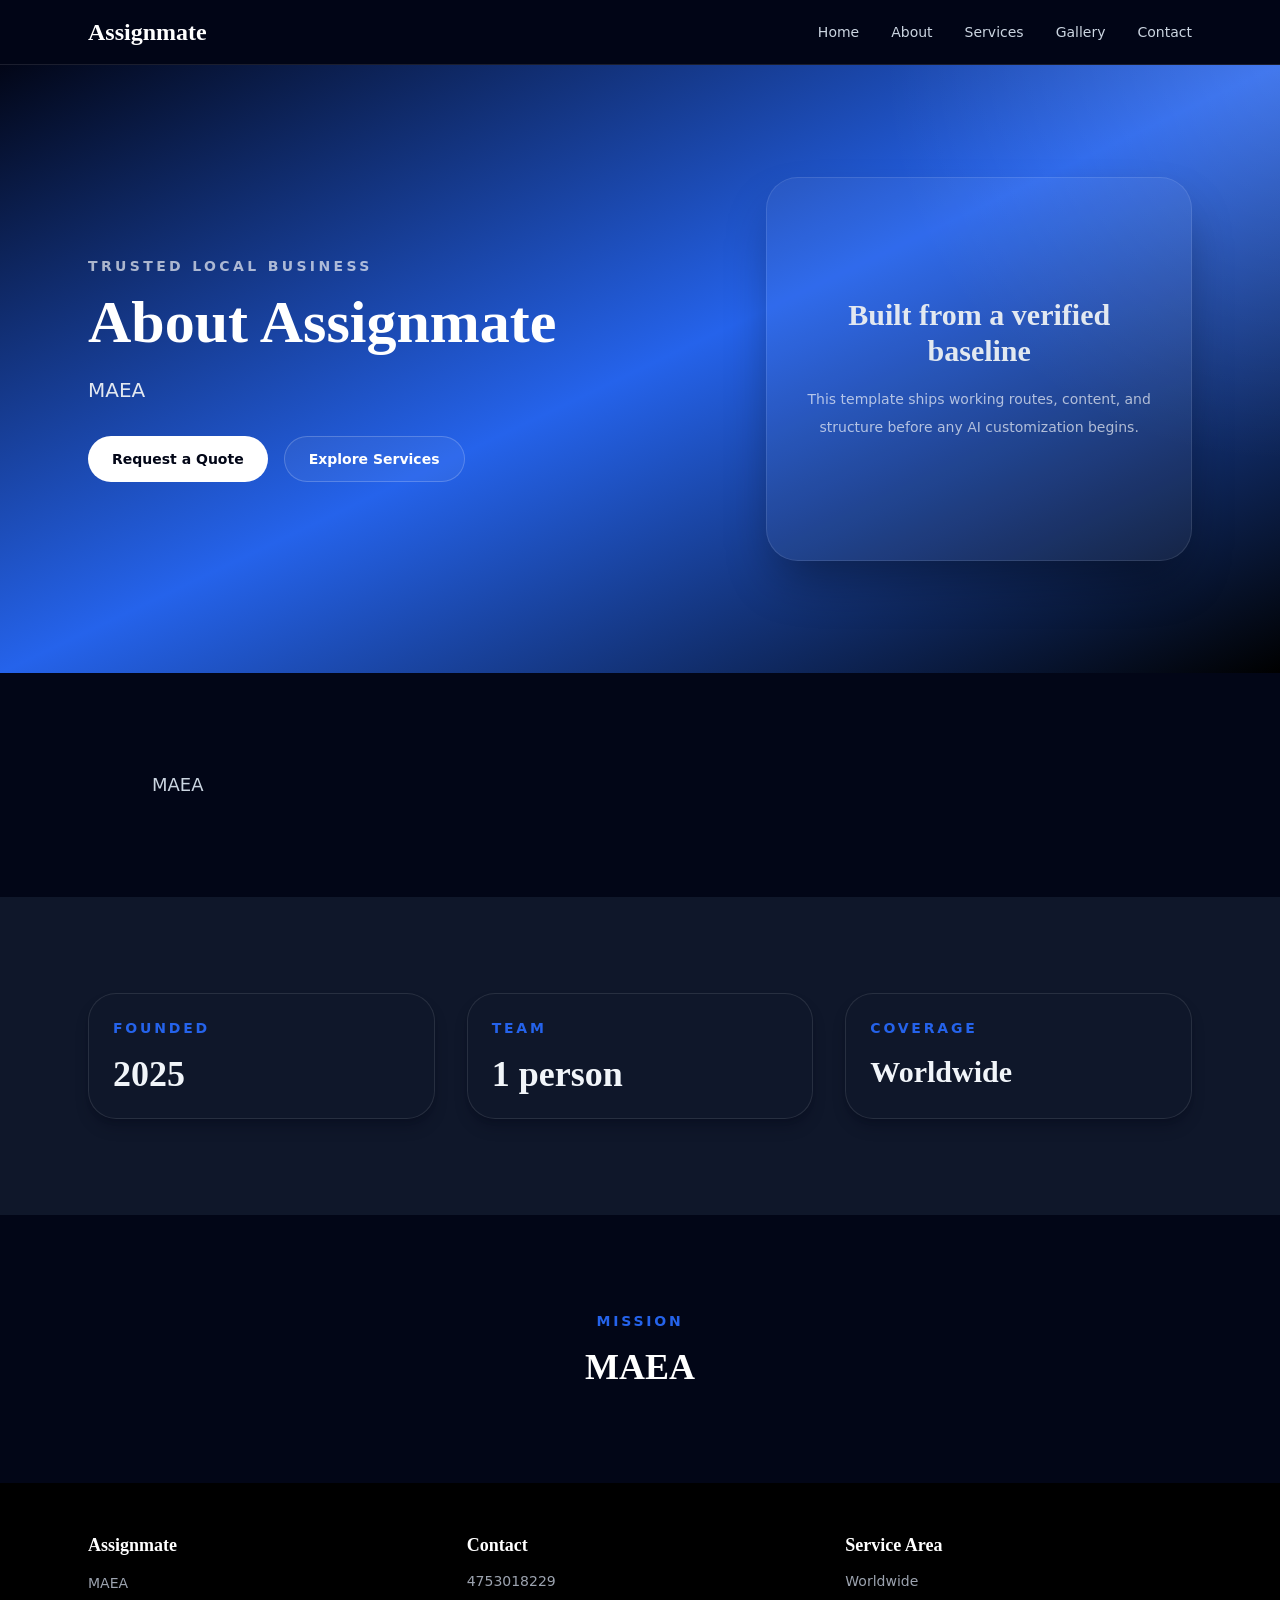
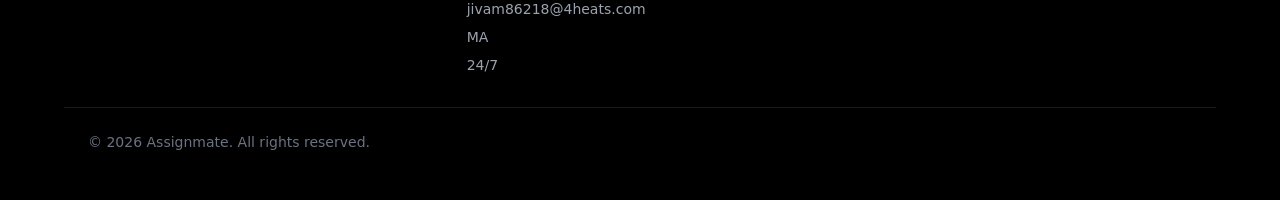
==== commit a047da12: "Deploy site from 5Pages" ====
--- a/about/index.html
+++ b/about/index.html
@@ -1,9 +1,5 @@
-<!DOCTYPE html><html lang="en" data-astro-cid-37fxchfa style="--primaryColor: #2563eb;--secondaryColor: #f59e0b;--displayFont: 'Space Grotesk', 'Inter', sans-serif;--bodyFont: 'Inter', system-ui, sans-serif;"> <head><!-- Primary Meta Tags --><meta charset="utf-8"><meta name="viewport" content="width=device-width, initial-scale=1"><title>About Assignmate</title><meta name="description" content="Learn about Assignmate, the team, and the values behind the work."><meta name="author" content="Assignmate"><meta name="robots" content="index, follow"><link rel="canonical" href="https://example.com/about/"><link rel="preconnect" href="https://fonts.googleapis.com"><link rel="preconnect" href="https://fonts.gstatic.com" crossorigin><link href="https://fonts.googleapis.com/css2?family=Inter:wght@400;500;600;700;800&family=Playfair+Display:wght@600;700&family=Cormorant+Garamond:wght@500;600;700&family=DM+Serif+Display:ital@0;1&family=Space+Grotesk:wght@500;700&family=Source+Sans+3:wght@400;500;600;700&display=swap" rel="stylesheet"><!-- Security & Anti-Phishing --><meta http-equiv="X-Frame-Options" content="SAMEORIGIN"><meta http-equiv="X-Content-Type-Options" content="nosniff"><meta http-equiv="X-XSS-Protection" content="1; mode=block"><meta name="referrer" content="strict-origin-when-cross-origin"><meta http-equiv="Content-Security-Policy" content="default-src 'self'; script-src 'self' https://unpkg.com https://cdnjs.cloudflare.com; style-src 'self' 'unsafe-inline' https://fonts.googleapis.com; font-src 'self' https://fonts.gstatic.com; img-src 'self' data: https:; connect-src 'self'; frame-src 'self' https://unpkg.com; base-uri 'self'; form-action 'self'; frame-ancestors 'self'; object-src 'none'"><!-- Open Graph / Facebook --><meta property="og:type" content="website"><meta property="og:url" content="https://example.com/about/"><meta property="og:title" content="About Assignmate"><meta property="og:description" content="Learn about Assignmate, the team, and the values behind the work."><meta property="og:site_name" content="Assignmate"><meta property="og:locale" content="en_US"><meta property="og:image" content=""><meta property="og:image:width" content="1200"><meta property="og:image:height" content="630"><meta property="og:image:alt" content="About Assignmate"><!-- Twitter --><meta name="twitter:card" content="summary_large_image"><meta name="twitter:url" content="https://example.com/about/"><meta name="twitter:title" content="About Assignmate"><meta name="twitter:description" content="Learn about Assignmate, the team, and the values behind the work."><meta name="twitter:image" content=""><!-- Additional SEO --><meta name="geo.placename" content="MA"><!-- Structured Data (JSON-LD) --><script type="application/ld+json">{"@context":"https://schema.org","@type":"LocalBusiness","name":"Assignmate","description":"Make Assignments easy again","url":"https://example.com","telephone":"4753018229","email":"jivam86218@4heats.com","address":{"@type":"PostalAddress","streetAddress":"MA","addressLocality":"","addressRegion":"","postalCode":"","addressCountry":"US"},"openingHours":"24/7","sameAs":[]}</script><link rel="stylesheet" href="/_astro/about.DGFoJ0zj.css"></head> <body class="bg-slate-950 text-slate-100" data-astro-cid-37fxchfa style="--primaryColor: #2563eb;--secondaryColor: #f59e0b;--displayFont: 'Space Grotesk', 'Inter', sans-serif;--bodyFont: 'Inter', system-ui, sans-serif;"> <a href="#main-content" class="sr-only focus:not-sr-only focus:absolute focus:left-4 focus:top-4 focus:z-50 focus:rounded focus:bg-white focus:px-4 focus:py-2 focus:text-sm focus:font-semibold focus:text-gray-900 focus:shadow" data-astro-cid-37fxchfa style="--primaryColor: #2563eb;--secondaryColor: #f59e0b;--displayFont: 'Space Grotesk', 'Inter', sans-serif;--bodyFont: 'Inter', system-ui, sans-serif;">
+<!DOCTYPE html><html lang="en" data-astro-cid-37fxchfa style="--primaryColor: #2563eb;--secondaryColor: #f59e0b;--displayFont: 'Space Grotesk', 'Inter', sans-serif;--bodyFont: 'Inter', system-ui, sans-serif;"> <head><!-- Primary Meta Tags --><meta charset="utf-8"><meta name="viewport" content="width=device-width, initial-scale=1"><title>About Assignmate</title><meta name="description" content="Learn about Assignmate, the team, and the values behind the work."><meta name="author" content="Assignmate"><meta name="robots" content="index, follow"><link rel="canonical" href="https://example.com/about/"><link rel="preconnect" href="https://fonts.googleapis.com"><link rel="preconnect" href="https://fonts.gstatic.com" crossorigin><link href="https://fonts.googleapis.com/css2?family=Inter:wght@400;500;600;700;800&family=Playfair+Display:wght@600;700&family=Cormorant+Garamond:wght@500;600;700&family=DM+Serif+Display:ital@0;1&family=Space+Grotesk:wght@500;700&family=Source+Sans+3:wght@400;500;600;700&display=swap" rel="stylesheet"><!-- Security & Anti-Phishing --><meta http-equiv="X-Frame-Options" content="SAMEORIGIN"><meta http-equiv="X-Content-Type-Options" content="nosniff"><meta http-equiv="X-XSS-Protection" content="1; mode=block"><meta name="referrer" content="strict-origin-when-cross-origin"><meta http-equiv="Content-Security-Policy" content="default-src 'self'; script-src 'self' https://unpkg.com https://cdnjs.cloudflare.com; style-src 'self' 'unsafe-inline' https://fonts.googleapis.com; font-src 'self' https://fonts.gstatic.com; img-src 'self' data: https:; connect-src 'self'; frame-src 'self' https://unpkg.com; base-uri 'self'; form-action 'self'; frame-ancestors 'self'; object-src 'none'"><!-- Open Graph / Facebook --><meta property="og:type" content="website"><meta property="og:url" content="https://example.com/about/"><meta property="og:title" content="About Assignmate"><meta property="og:description" content="Learn about Assignmate, the team, and the values behind the work."><meta property="og:site_name" content="Assignmate"><meta property="og:locale" content="en_US"><meta property="og:image" content=""><meta property="og:image:width" content="1200"><meta property="og:image:height" content="630"><meta property="og:image:alt" content="About Assignmate"><!-- Twitter --><meta name="twitter:card" content="summary_large_image"><meta name="twitter:url" content="https://example.com/about/"><meta name="twitter:title" content="About Assignmate"><meta name="twitter:description" content="Learn about Assignmate, the team, and the values behind the work."><meta name="twitter:image" content=""><!-- Additional SEO --><meta name="geo.placename" content="MA"><!-- Structured Data (JSON-LD) --><script type="application/ld+json">{"@context":"https://schema.org","@type":"LocalBusiness","name":"Assignmate","description":"Make Assignments easy again","url":"https://example.com","telephone":"4753018229","email":"jivam86218@4heats.com","address":{"@type":"PostalAddress","streetAddress":"MA","addressLocality":"","addressRegion":"","postalCode":"","addressCountry":"US"},"openingHours":"24/7","sameAs":[]}</script><link rel="stylesheet" href="/_astro/about.mOxLDZfI.css"></head> <body class="bg-slate-950 text-slate-100" data-astro-cid-37fxchfa style="--primaryColor: #2563eb;--secondaryColor: #f59e0b;--displayFont: 'Space Grotesk', 'Inter', sans-serif;--bodyFont: 'Inter', system-ui, sans-serif;"> <a href="#main-content" class="sr-only focus:not-sr-only focus:absolute focus:left-4 focus:top-4 focus:z-50 focus:rounded focus:bg-white focus:px-4 focus:py-2 focus:text-sm focus:font-semibold focus:text-gray-900 focus:shadow" data-astro-cid-37fxchfa style="--primaryColor: #2563eb;--secondaryColor: #f59e0b;--displayFont: 'Space Grotesk', 'Inter', sans-serif;--bodyFont: 'Inter', system-ui, sans-serif;">
 Skip to content
-</a> <header class="sticky top-0 z-40 border-b border-gray-200 backdrop-blur bg-slate-950/95 text-white border-white/10" data-astro-cid-37fxchfa style="--primaryColor: #2563eb;--secondaryColor: #f59e0b;--displayFont: 'Space Grotesk', 'Inter', sans-serif;--bodyFont: 'Inter', system-ui, sans-serif;"> <nav class="mx-auto flex max-w-6xl items-center justify-between px-6 py-4" aria-label="Main navigation" data-astro-cid-37fxchfa style="--primaryColor: #2563eb;--secondaryColor: #f59e0b;--displayFont: 'Space Grotesk', 'Inter', sans-serif;--bodyFont: 'Inter', system-ui, sans-serif;"> <a href="/" class="font-heading text-2xl font-bold text-white" data-astro-cid-37fxchfa style="--primaryColor: #2563eb;--secondaryColor: #f59e0b;--displayFont: 'Space Grotesk', 'Inter', sans-serif;--bodyFont: 'Inter', system-ui, sans-serif;">Assignmate</a> <div class="hidden items-center gap-8 md:flex" data-astro-cid-37fxchfa style="--primaryColor: #2563eb;--secondaryColor: #f59e0b;--displayFont: 'Space Grotesk', 'Inter', sans-serif;--bodyFont: 'Inter', system-ui, sans-serif;"> <a href="/" class="text-sm font-medium transition-colors hover:text-primary text-slate-300" data-astro-cid-37fxchfa style="--primaryColor: #2563eb;--secondaryColor: #f59e0b;--displayFont: 'Space Grotesk', 'Inter', sans-serif;--bodyFont: 'Inter', system-ui, sans-serif;"> Home </a><a href="/about" class="text-sm font-medium transition-colors hover:text-primary text-slate-300" data-astro-cid-37fxchfa style="--primaryColor: #2563eb;--secondaryColor: #f59e0b;--displayFont: 'Space Grotesk', 'Inter', sans-serif;--bodyFont: 'Inter', system-ui, sans-serif;"> About </a><a href="/services" class="text-sm font-medium transition-colors hover:text-primary text-slate-300" data-astro-cid-37fxchfa style="--primaryColor: #2563eb;--secondaryColor: #f59e0b;--displayFont: 'Space Grotesk', 'Inter', sans-serif;--bodyFont: 'Inter', system-ui, sans-serif;"> Services </a><a href="/gallery" class="text-sm font-medium transition-colors hover:text-primary text-slate-300" data-astro-cid-37fxchfa style="--primaryColor: #2563eb;--secondaryColor: #f59e0b;--displayFont: 'Space Grotesk', 'Inter', sans-serif;--bodyFont: 'Inter', system-ui, sans-serif;"> Gallery </a><a href="/contact" class="text-sm font-medium transition-colors hover:text-primary text-slate-300" data-astro-cid-37fxchfa style="--primaryColor: #2563eb;--secondaryColor: #f59e0b;--displayFont: 'Space Grotesk', 'Inter', sans-serif;--bodyFont: 'Inter', system-ui, sans-serif;"> Contact </a> </div> <details class="relative md:hidden" data-astro-cid-37fxchfa style="--primaryColor: #2563eb;--secondaryColor: #f59e0b;--displayFont: 'Space Grotesk', 'Inter', sans-serif;--bodyFont: 'Inter', system-ui, sans-serif;"> <summary class="list-none cursor-pointer rounded p-2 text-gray-700 focus:outline-none focus:ring-2 focus:ring-primary focus:ring-offset-2" aria-label="Open mobile navigation" data-astro-cid-37fxchfa style="--primaryColor: #2563eb;--secondaryColor: #f59e0b;--displayFont: 'Space Grotesk', 'Inter', sans-serif;--bodyFont: 'Inter', system-ui, sans-serif;"> <svg class="h-6 w-6" fill="none" stroke="currentColor" viewBox="0 0 24 24" aria-hidden="true" data-astro-cid-37fxchfa style="--primaryColor: #2563eb;--secondaryColor: #f59e0b;--displayFont: 'Space Grotesk', 'Inter', sans-serif;--bodyFont: 'Inter', system-ui, sans-serif;"> <path stroke-linecap="round" stroke-linejoin="round" stroke-width="2" d="M4 6h16M4 12h16M4 18h16" data-astro-cid-37fxchfa style="--primaryColor: #2563eb;--secondaryColor: #f59e0b;--displayFont: 'Space Grotesk', 'Inter', sans-serif;--bodyFont: 'Inter', system-ui, sans-serif;"></path> </svg> </summary> <div class="absolute right-0 mt-3 min-w-48 rounded-xl border p-3 shadow-lg border-white/10 bg-slate-900" data-astro-cid-37fxchfa style="--primaryColor: #2563eb;--secondaryColor: #f59e0b;--displayFont: 'Space Grotesk', 'Inter', sans-serif;--bodyFont: 'Inter', system-ui, sans-serif;"> <a href="/" class="block rounded-lg px-3 py-2 text-sm font-medium transition-colors hover:bg-gray-50 hover:text-primary text-slate-300 hover:bg-white/5" data-astro-cid-37fxchfa style="--primaryColor: #2563eb;--secondaryColor: #f59e0b;--displayFont: 'Space Grotesk', 'Inter', sans-serif;--bodyFont: 'Inter', system-ui, sans-serif;"> Home </a><a href="/about" class="block rounded-lg px-3 py-2 text-sm font-medium transition-colors hover:bg-gray-50 hover:text-primary text-slate-300 hover:bg-white/5" data-astro-cid-37fxchfa style="--primaryColor: #2563eb;--secondaryColor: #f59e0b;--displayFont: 'Space Grotesk', 'Inter', sans-serif;--bodyFont: 'Inter', system-ui, sans-serif;"> About </a><a href="/services" class="block rounded-lg px-3 py-2 text-sm font-medium transition-colors hover:bg-gray-50 hover:text-primary text-slate-300 hover:bg-white/5" data-astro-cid-37fxchfa style="--primaryColor: #2563eb;--secondaryColor: #f59e0b;--displayFont: 'Space Grotesk', 'Inter', sans-serif;--bodyFont: 'Inter', system-ui, sans-serif;"> Services </a><a href="/gallery" class="block rounded-lg px-3 py-2 text-sm font-medium transition-colors hover:bg-gray-50 hover:text-primary text-slate-300 hover:bg-white/5" data-astro-cid-37fxchfa style="--primaryColor: #2563eb;--secondaryColor: #f59e0b;--displayFont: 'Space Grotesk', 'Inter', sans-serif;--bodyFont: 'Inter', system-ui, sans-serif;"> Gallery </a><a href="/contact" class="block rounded-lg px-3 py-2 text-sm font-medium transition-colors hover:bg-gray-50 hover:text-primary text-slate-300 hover:bg-white/5" data-astro-cid-37fxchfa style="--primaryColor: #2563eb;--secondaryColor: #f59e0b;--displayFont: 'Space Grotesk', 'Inter', sans-serif;--bodyFont: 'Inter', system-ui, sans-serif;"> Contact </a> </div> </details> </nav> </header> <main id="main-content" data-astro-cid-37fxchfa style="--primaryColor: #2563eb;--secondaryColor: #f59e0b;--displayFont: 'Space Grotesk', 'Inter', sans-serif;--bodyFont: 'Inter', system-ui, sans-serif;">  <section class="relative overflow-hidden py-20 md:py-32 lg:py-40 bg-gradient-to-br from-slate-950 via-primary to-black text-white"> <div class="absolute inset-0 bg-[radial-gradient(circle_at_top_right,_rgba(255,255,255,0.14),_transparent_28%)]"></div> <div class="absolute inset-0 opacity-30"> <svg class="h-full w-full" preserveAspectRatio="none"> <defs> <pattern id="grid" width="60" height="60" patternUnits="userSpaceOnUse"> <path d="M 60 0 L 0 0 0 60" fill="none" stroke="rgba(255,255,255,0.05)" stroke-width="1"></path> </pattern> </defs> <rect width="100%" height="100%" fill="url(#grid)"></rect> </svg> </div> <div class="relative mx-auto max-w-6xl px-6"> <div class="mx-auto max-w-4xl text-center"> <span class="inline-block text-sm font-semibold uppercase tracking-[0.25em] mb-6 text-white/65"> Make Assignments easy again </span> <h1 class="font-heading text-5xl font-bold leading-[1.1] md:text-6xl lg:text-7xl text-white"> About Assignmate </h1> <p class="mx-auto mt-6 max-w-2xl text-lg md:text-xl text-slate-200"> MAEA </p> <div class="mt-10 flex flex-col gap-4 sm:flex-row sm:justify-center"> <a href="/contact" class="inline-flex items-center justify-center rounded-full px-8 py-4 text-base font-semibold transition-all hover:scale-105 rounded-full bg-white text-slate-950">
-Get Started
-</a> <a href="/services" class="inline-flex items-center justify-center rounded-full px-8 py-4 text-base font-semibold transition-all hover:scale-105 rounded-full border border-white/20 bg-white/5 text-white">
-View Services
-</a> </div> </div>  </div> </section> <section class="py-16 md:py-24"> <div class="mx-auto max-w-5xl px-6"> <div class="prose max-w-none text-lg leading-8 text-slate-300"> <p>MAEA</p> </div> </div> </section> <section class="bg-slate-900 py-16 md:py-24"> <div class="mx-auto grid max-w-6xl gap-8 px-6 md:grid-cols-3"> <div class="rounded-[1.75rem] border border-white/10 bg-slate-900 p-6 shadow-lg shadow-slate-950/30 transition-transform hover:-translate-y-1 hover:shadow-xl"> <p class="text-sm font-semibold uppercase tracking-[0.2em] text-primary">Founded</p> <h2 class="mt-4 font-heading text-4xl font-bold text-slate-100">2025</h2> </div> <div class="rounded-[1.75rem] border border-white/10 bg-slate-900 p-6 shadow-lg shadow-slate-950/30 transition-transform hover:-translate-y-1 hover:shadow-xl"> <p class="text-sm font-semibold uppercase tracking-[0.2em] text-primary">Team</p> <h2 class="mt-4 font-heading text-4xl font-bold text-slate-100">1 person</h2> </div> <div class="rounded-[1.75rem] border border-white/10 bg-slate-900 p-6 shadow-lg shadow-slate-950/30 transition-transform hover:-translate-y-1 hover:shadow-xl"> <p class="text-sm font-semibold uppercase tracking-[0.2em] text-primary">Coverage</p> <h2 class="mt-4 font-heading text-3xl font-bold text-slate-100">Worldwide</h2> </div> </div> </section> <section class="py-16 md:py-24"> <div class="mx-auto max-w-4xl px-6 text-center"> <p class="text-sm font-semibold uppercase tracking-[0.2em] text-primary">Mission</p> <h2 class="mt-4 font-heading text-4xl font-bold text-white">MAEA</h2> </div> </section>  </main> <footer class="bg-black text-slate-300 py-12" data-astro-cid-37fxchfa style="--primaryColor: #2563eb;--secondaryColor: #f59e0b;--displayFont: 'Space Grotesk', 'Inter', sans-serif;--bodyFont: 'Inter', system-ui, sans-serif;"> <div class="mx-auto grid max-w-6xl gap-8 px-6 md:grid-cols-3" data-astro-cid-37fxchfa style="--primaryColor: #2563eb;--secondaryColor: #f59e0b;--displayFont: 'Space Grotesk', 'Inter', sans-serif;--bodyFont: 'Inter', system-ui, sans-serif;"> <div data-astro-cid-37fxchfa style="--primaryColor: #2563eb;--secondaryColor: #f59e0b;--displayFont: 'Space Grotesk', 'Inter', sans-serif;--bodyFont: 'Inter', system-ui, sans-serif;"> <h2 class="font-heading text-lg font-semibold text-white" data-astro-cid-37fxchfa style="--primaryColor: #2563eb;--secondaryColor: #f59e0b;--displayFont: 'Space Grotesk', 'Inter', sans-serif;--bodyFont: 'Inter', system-ui, sans-serif;">Assignmate</h2> <p class="mt-3 text-sm leading-6 text-gray-400" data-astro-cid-37fxchfa style="--primaryColor: #2563eb;--secondaryColor: #f59e0b;--displayFont: 'Space Grotesk', 'Inter', sans-serif;--bodyFont: 'Inter', system-ui, sans-serif;">MAEA</p> </div> <div data-astro-cid-37fxchfa style="--primaryColor: #2563eb;--secondaryColor: #f59e0b;--displayFont: 'Space Grotesk', 'Inter', sans-serif;--bodyFont: 'Inter', system-ui, sans-serif;"> <h2 class="font-heading text-lg font-semibold text-white" data-astro-cid-37fxchfa style="--primaryColor: #2563eb;--secondaryColor: #f59e0b;--displayFont: 'Space Grotesk', 'Inter', sans-serif;--bodyFont: 'Inter', system-ui, sans-serif;">Contact</h2> <div class="mt-3 space-y-2 text-sm text-gray-400" data-astro-cid-37fxchfa style="--primaryColor: #2563eb;--secondaryColor: #f59e0b;--displayFont: 'Space Grotesk', 'Inter', sans-serif;--bodyFont: 'Inter', system-ui, sans-serif;"> <p data-astro-cid-37fxchfa style="--primaryColor: #2563eb;--secondaryColor: #f59e0b;--displayFont: 'Space Grotesk', 'Inter', sans-serif;--bodyFont: 'Inter', system-ui, sans-serif;">4753018229</p> <p data-astro-cid-37fxchfa style="--primaryColor: #2563eb;--secondaryColor: #f59e0b;--displayFont: 'Space Grotesk', 'Inter', sans-serif;--bodyFont: 'Inter', system-ui, sans-serif;">jivam86218@4heats.com</p> <p data-astro-cid-37fxchfa style="--primaryColor: #2563eb;--secondaryColor: #f59e0b;--displayFont: 'Space Grotesk', 'Inter', sans-serif;--bodyFont: 'Inter', system-ui, sans-serif;">MA</p> <p data-astro-cid-37fxchfa style="--primaryColor: #2563eb;--secondaryColor: #f59e0b;--displayFont: 'Space Grotesk', 'Inter', sans-serif;--bodyFont: 'Inter', system-ui, sans-serif;">24/7</p> </div> </div> <div data-astro-cid-37fxchfa style="--primaryColor: #2563eb;--secondaryColor: #f59e0b;--displayFont: 'Space Grotesk', 'Inter', sans-serif;--bodyFont: 'Inter', system-ui, sans-serif;"> <h2 class="font-heading text-lg font-semibold text-white" data-astro-cid-37fxchfa style="--primaryColor: #2563eb;--secondaryColor: #f59e0b;--displayFont: 'Space Grotesk', 'Inter', sans-serif;--bodyFont: 'Inter', system-ui, sans-serif;">Service Area</h2> <p class="mt-3 text-sm text-gray-400" data-astro-cid-37fxchfa style="--primaryColor: #2563eb;--secondaryColor: #f59e0b;--displayFont: 'Space Grotesk', 'Inter', sans-serif;--bodyFont: 'Inter', system-ui, sans-serif;">Worldwide</p> <div class="mt-4 flex flex-wrap gap-3" data-astro-cid-37fxchfa style="--primaryColor: #2563eb;--secondaryColor: #f59e0b;--displayFont: 'Space Grotesk', 'Inter', sans-serif;--bodyFont: 'Inter', system-ui, sans-serif;">  </div> </div> </div> <div class="mx-auto mt-8 max-w-6xl border-t border-white/10 px-6 pt-6 text-sm text-gray-500" data-astro-cid-37fxchfa style="--primaryColor: #2563eb;--secondaryColor: #f59e0b;--displayFont: 'Space Grotesk', 'Inter', sans-serif;--bodyFont: 'Inter', system-ui, sans-serif;">
+</a> <header class="sticky top-0 z-40 border-b border-gray-200 backdrop-blur bg-slate-950/95 text-white border-white/10" data-astro-cid-37fxchfa style="--primaryColor: #2563eb;--secondaryColor: #f59e0b;--displayFont: 'Space Grotesk', 'Inter', sans-serif;--bodyFont: 'Inter', system-ui, sans-serif;"> <nav class="mx-auto flex max-w-6xl items-center justify-between px-6 py-4" aria-label="Main navigation" data-astro-cid-37fxchfa style="--primaryColor: #2563eb;--secondaryColor: #f59e0b;--displayFont: 'Space Grotesk', 'Inter', sans-serif;--bodyFont: 'Inter', system-ui, sans-serif;"> <a href="/" class="font-heading text-2xl font-bold text-white" data-astro-cid-37fxchfa style="--primaryColor: #2563eb;--secondaryColor: #f59e0b;--displayFont: 'Space Grotesk', 'Inter', sans-serif;--bodyFont: 'Inter', system-ui, sans-serif;">Assignmate</a> <div class="hidden items-center gap-8 md:flex" data-astro-cid-37fxchfa style="--primaryColor: #2563eb;--secondaryColor: #f59e0b;--displayFont: 'Space Grotesk', 'Inter', sans-serif;--bodyFont: 'Inter', system-ui, sans-serif;"> <a href="/" class="text-sm font-medium transition-colors hover:text-primary text-slate-300" data-astro-cid-37fxchfa style="--primaryColor: #2563eb;--secondaryColor: #f59e0b;--displayFont: 'Space Grotesk', 'Inter', sans-serif;--bodyFont: 'Inter', system-ui, sans-serif;"> Home </a><a href="/about" class="text-sm font-medium transition-colors hover:text-primary text-slate-300" data-astro-cid-37fxchfa style="--primaryColor: #2563eb;--secondaryColor: #f59e0b;--displayFont: 'Space Grotesk', 'Inter', sans-serif;--bodyFont: 'Inter', system-ui, sans-serif;"> About </a><a href="/services" class="text-sm font-medium transition-colors hover:text-primary text-slate-300" data-astro-cid-37fxchfa style="--primaryColor: #2563eb;--secondaryColor: #f59e0b;--displayFont: 'Space Grotesk', 'Inter', sans-serif;--bodyFont: 'Inter', system-ui, sans-serif;"> Services </a><a href="/gallery" class="text-sm font-medium transition-colors hover:text-primary text-slate-300" data-astro-cid-37fxchfa style="--primaryColor: #2563eb;--secondaryColor: #f59e0b;--displayFont: 'Space Grotesk', 'Inter', sans-serif;--bodyFont: 'Inter', system-ui, sans-serif;"> Gallery </a><a href="/contact" class="text-sm font-medium transition-colors hover:text-primary text-slate-300" data-astro-cid-37fxchfa style="--primaryColor: #2563eb;--secondaryColor: #f59e0b;--displayFont: 'Space Grotesk', 'Inter', sans-serif;--bodyFont: 'Inter', system-ui, sans-serif;"> Contact </a> </div> <details class="relative md:hidden" data-astro-cid-37fxchfa style="--primaryColor: #2563eb;--secondaryColor: #f59e0b;--displayFont: 'Space Grotesk', 'Inter', sans-serif;--bodyFont: 'Inter', system-ui, sans-serif;"> <summary class="list-none cursor-pointer rounded p-2 text-gray-700 focus:outline-none focus:ring-2 focus:ring-primary focus:ring-offset-2" aria-label="Open mobile navigation" data-astro-cid-37fxchfa style="--primaryColor: #2563eb;--secondaryColor: #f59e0b;--displayFont: 'Space Grotesk', 'Inter', sans-serif;--bodyFont: 'Inter', system-ui, sans-serif;"> <svg class="h-6 w-6" fill="none" stroke="currentColor" viewBox="0 0 24 24" aria-hidden="true" data-astro-cid-37fxchfa style="--primaryColor: #2563eb;--secondaryColor: #f59e0b;--displayFont: 'Space Grotesk', 'Inter', sans-serif;--bodyFont: 'Inter', system-ui, sans-serif;"> <path stroke-linecap="round" stroke-linejoin="round" stroke-width="2" d="M4 6h16M4 12h16M4 18h16" data-astro-cid-37fxchfa style="--primaryColor: #2563eb;--secondaryColor: #f59e0b;--displayFont: 'Space Grotesk', 'Inter', sans-serif;--bodyFont: 'Inter', system-ui, sans-serif;"></path> </svg> </summary> <div class="absolute right-0 mt-3 min-w-48 rounded-xl border p-3 shadow-lg border-white/10 bg-slate-900" data-astro-cid-37fxchfa style="--primaryColor: #2563eb;--secondaryColor: #f59e0b;--displayFont: 'Space Grotesk', 'Inter', sans-serif;--bodyFont: 'Inter', system-ui, sans-serif;"> <a href="/" class="block rounded-lg px-3 py-2 text-sm font-medium transition-colors hover:bg-gray-50 hover:text-primary text-slate-300 hover:bg-white/5" data-astro-cid-37fxchfa style="--primaryColor: #2563eb;--secondaryColor: #f59e0b;--displayFont: 'Space Grotesk', 'Inter', sans-serif;--bodyFont: 'Inter', system-ui, sans-serif;"> Home </a><a href="/about" class="block rounded-lg px-3 py-2 text-sm font-medium transition-colors hover:bg-gray-50 hover:text-primary text-slate-300 hover:bg-white/5" data-astro-cid-37fxchfa style="--primaryColor: #2563eb;--secondaryColor: #f59e0b;--displayFont: 'Space Grotesk', 'Inter', sans-serif;--bodyFont: 'Inter', system-ui, sans-serif;"> About </a><a href="/services" class="block rounded-lg px-3 py-2 text-sm font-medium transition-colors hover:bg-gray-50 hover:text-primary text-slate-300 hover:bg-white/5" data-astro-cid-37fxchfa style="--primaryColor: #2563eb;--secondaryColor: #f59e0b;--displayFont: 'Space Grotesk', 'Inter', sans-serif;--bodyFont: 'Inter', system-ui, sans-serif;"> Services </a><a href="/gallery" class="block rounded-lg px-3 py-2 text-sm font-medium transition-colors hover:bg-gray-50 hover:text-primary text-slate-300 hover:bg-white/5" data-astro-cid-37fxchfa style="--primaryColor: #2563eb;--secondaryColor: #f59e0b;--displayFont: 'Space Grotesk', 'Inter', sans-serif;--bodyFont: 'Inter', system-ui, sans-serif;"> Gallery </a><a href="/contact" class="block rounded-lg px-3 py-2 text-sm font-medium transition-colors hover:bg-gray-50 hover:text-primary text-slate-300 hover:bg-white/5" data-astro-cid-37fxchfa style="--primaryColor: #2563eb;--secondaryColor: #f59e0b;--displayFont: 'Space Grotesk', 'Inter', sans-serif;--bodyFont: 'Inter', system-ui, sans-serif;"> Contact </a> </div> </details> </nav> </header> <main id="main-content" data-astro-cid-37fxchfa style="--primaryColor: #2563eb;--secondaryColor: #f59e0b;--displayFont: 'Space Grotesk', 'Inter', sans-serif;--bodyFont: 'Inter', system-ui, sans-serif;">  <section class="relative overflow-hidden py-20 md:py-28 bg-gradient-to-br from-slate-950 via-primary to-black text-white"> <div class="absolute inset-0 bg-[radial-gradient(circle_at_top_right,_rgba(255,255,255,0.14),_transparent_28%)]"></div> <div class="relative mx-auto max-w-6xl px-6"> <div class="grid items-center gap-10 lg:grid-cols-[1.2fr_0.8fr]"> <div> <p class="mb-4 text-sm font-semibold uppercase tracking-[0.24em] text-white/65">Trusted local business</p> <h1 class="font-heading text-4xl font-bold leading-tight md:text-5xl lg:text-6xl">About Assignmate</h1> <p class="mt-6 max-w-2xl text-lg leading-8 md:text-xl text-slate-200">MAEA</p> <div class="mt-8 flex flex-wrap gap-4"> <a href="/contact" class="btn-primary hover:opacity-100 rounded-full bg-white text-slate-950">Request a Quote</a> <a href="/services" class="btn-secondary rounded-full border border-white/20 bg-white/5 text-white">Explore Services</a> </div> </div> <div> <div class="flex min-h-[24rem] items-center justify-center text-center rounded-[2rem] border border-white/10 bg-white/5 p-10 text-slate-200 shadow-2xl shadow-black/40"> <div> <p class="font-heading text-3xl font-semibold">Built from a verified baseline</p> <p class="mt-4 text-sm leading-7 text-white/65">This template ships working routes, content, and structure before any AI customization begins.</p> </div> </div> </div> </div> </div> </section> <section class="py-16 md:py-24"> <div class="mx-auto max-w-5xl px-6"> <div class="prose max-w-none text-lg leading-8 text-slate-300"> <p>MAEA</p> </div> </div> </section> <section class="bg-slate-900 py-16 md:py-24"> <div class="mx-auto grid max-w-6xl gap-8 px-6 md:grid-cols-3"> <div class="rounded-[1.75rem] border border-white/10 bg-slate-900 p-6 shadow-lg shadow-slate-950/30 transition-transform hover:-translate-y-1 hover:shadow-xl"> <p class="text-sm font-semibold uppercase tracking-[0.2em] text-primary">Founded</p> <h2 class="mt-4 font-heading text-4xl font-bold text-slate-100">2025</h2> </div> <div class="rounded-[1.75rem] border border-white/10 bg-slate-900 p-6 shadow-lg shadow-slate-950/30 transition-transform hover:-translate-y-1 hover:shadow-xl"> <p class="text-sm font-semibold uppercase tracking-[0.2em] text-primary">Team</p> <h2 class="mt-4 font-heading text-4xl font-bold text-slate-100">1 person</h2> </div> <div class="rounded-[1.75rem] border border-white/10 bg-slate-900 p-6 shadow-lg shadow-slate-950/30 transition-transform hover:-translate-y-1 hover:shadow-xl"> <p class="text-sm font-semibold uppercase tracking-[0.2em] text-primary">Coverage</p> <h2 class="mt-4 font-heading text-3xl font-bold text-slate-100">Worldwide</h2> </div> </div> </section> <section class="py-16 md:py-24"> <div class="mx-auto max-w-4xl px-6 text-center"> <p class="text-sm font-semibold uppercase tracking-[0.2em] text-primary">Mission</p> <h2 class="mt-4 font-heading text-4xl font-bold text-white">MAEA</h2> </div> </section>  </main> <footer class="bg-black text-slate-300 py-12" data-astro-cid-37fxchfa style="--primaryColor: #2563eb;--secondaryColor: #f59e0b;--displayFont: 'Space Grotesk', 'Inter', sans-serif;--bodyFont: 'Inter', system-ui, sans-serif;"> <div class="mx-auto grid max-w-6xl gap-8 px-6 md:grid-cols-3" data-astro-cid-37fxchfa style="--primaryColor: #2563eb;--secondaryColor: #f59e0b;--displayFont: 'Space Grotesk', 'Inter', sans-serif;--bodyFont: 'Inter', system-ui, sans-serif;"> <div data-astro-cid-37fxchfa style="--primaryColor: #2563eb;--secondaryColor: #f59e0b;--displayFont: 'Space Grotesk', 'Inter', sans-serif;--bodyFont: 'Inter', system-ui, sans-serif;"> <h2 class="font-heading text-lg font-semibold text-white" data-astro-cid-37fxchfa style="--primaryColor: #2563eb;--secondaryColor: #f59e0b;--displayFont: 'Space Grotesk', 'Inter', sans-serif;--bodyFont: 'Inter', system-ui, sans-serif;">Assignmate</h2> <p class="mt-3 text-sm leading-6 text-gray-400" data-astro-cid-37fxchfa style="--primaryColor: #2563eb;--secondaryColor: #f59e0b;--displayFont: 'Space Grotesk', 'Inter', sans-serif;--bodyFont: 'Inter', system-ui, sans-serif;">MAEA</p> </div> <div data-astro-cid-37fxchfa style="--primaryColor: #2563eb;--secondaryColor: #f59e0b;--displayFont: 'Space Grotesk', 'Inter', sans-serif;--bodyFont: 'Inter', system-ui, sans-serif;"> <h2 class="font-heading text-lg font-semibold text-white" data-astro-cid-37fxchfa style="--primaryColor: #2563eb;--secondaryColor: #f59e0b;--displayFont: 'Space Grotesk', 'Inter', sans-serif;--bodyFont: 'Inter', system-ui, sans-serif;">Contact</h2> <div class="mt-3 space-y-2 text-sm text-gray-400" data-astro-cid-37fxchfa style="--primaryColor: #2563eb;--secondaryColor: #f59e0b;--displayFont: 'Space Grotesk', 'Inter', sans-serif;--bodyFont: 'Inter', system-ui, sans-serif;"> <p data-astro-cid-37fxchfa style="--primaryColor: #2563eb;--secondaryColor: #f59e0b;--displayFont: 'Space Grotesk', 'Inter', sans-serif;--bodyFont: 'Inter', system-ui, sans-serif;">4753018229</p> <p data-astro-cid-37fxchfa style="--primaryColor: #2563eb;--secondaryColor: #f59e0b;--displayFont: 'Space Grotesk', 'Inter', sans-serif;--bodyFont: 'Inter', system-ui, sans-serif;">jivam86218@4heats.com</p> <p data-astro-cid-37fxchfa style="--primaryColor: #2563eb;--secondaryColor: #f59e0b;--displayFont: 'Space Grotesk', 'Inter', sans-serif;--bodyFont: 'Inter', system-ui, sans-serif;">MA</p> <p data-astro-cid-37fxchfa style="--primaryColor: #2563eb;--secondaryColor: #f59e0b;--displayFont: 'Space Grotesk', 'Inter', sans-serif;--bodyFont: 'Inter', system-ui, sans-serif;">24/7</p> </div> </div> <div data-astro-cid-37fxchfa style="--primaryColor: #2563eb;--secondaryColor: #f59e0b;--displayFont: 'Space Grotesk', 'Inter', sans-serif;--bodyFont: 'Inter', system-ui, sans-serif;"> <h2 class="font-heading text-lg font-semibold text-white" data-astro-cid-37fxchfa style="--primaryColor: #2563eb;--secondaryColor: #f59e0b;--displayFont: 'Space Grotesk', 'Inter', sans-serif;--bodyFont: 'Inter', system-ui, sans-serif;">Service Area</h2> <p class="mt-3 text-sm text-gray-400" data-astro-cid-37fxchfa style="--primaryColor: #2563eb;--secondaryColor: #f59e0b;--displayFont: 'Space Grotesk', 'Inter', sans-serif;--bodyFont: 'Inter', system-ui, sans-serif;">Worldwide</p> <div class="mt-4 flex flex-wrap gap-3" data-astro-cid-37fxchfa style="--primaryColor: #2563eb;--secondaryColor: #f59e0b;--displayFont: 'Space Grotesk', 'Inter', sans-serif;--bodyFont: 'Inter', system-ui, sans-serif;">  </div> </div> </div> <div class="mx-auto mt-8 max-w-6xl border-t border-white/10 px-6 pt-6 text-sm text-gray-500" data-astro-cid-37fxchfa style="--primaryColor: #2563eb;--secondaryColor: #f59e0b;--displayFont: 'Space Grotesk', 'Inter', sans-serif;--bodyFont: 'Inter', system-ui, sans-serif;">
 &copy; 2026 Assignmate. All rights reserved.
 </div> </footer> </body></html>
--- a/_astro/about.mOxLDZfI.css
+++ b/_astro/about.mOxLDZfI.css
@@ -0,0 +1 @@
+*,:before,:after{--tw-border-spacing-x: 0;--tw-border-spacing-y: 0;--tw-translate-x: 0;--tw-translate-y: 0;--tw-rotate: 0;--tw-skew-x: 0;--tw-skew-y: 0;--tw-scale-x: 1;--tw-scale-y: 1;--tw-pan-x: ;--tw-pan-y: ;--tw-pinch-zoom: ;--tw-scroll-snap-strictness: proximity;--tw-gradient-from-position: ;--tw-gradient-via-position: ;--tw-gradient-to-position: ;--tw-ordinal: ;--tw-slashed-zero: ;--tw-numeric-figure: ;--tw-numeric-spacing: ;--tw-numeric-fraction: ;--tw-ring-inset: ;--tw-ring-offset-width: 0px;--tw-ring-offset-color: #fff;--tw-ring-color: rgb(59 130 246 / .5);--tw-ring-offset-shadow: 0 0 #0000;--tw-ring-shadow: 0 0 #0000;--tw-shadow: 0 0 #0000;--tw-shadow-colored: 0 0 #0000;--tw-blur: ;--tw-brightness: ;--tw-contrast: ;--tw-grayscale: ;--tw-hue-rotate: ;--tw-invert: ;--tw-saturate: ;--tw-sepia: ;--tw-drop-shadow: ;--tw-backdrop-blur: ;--tw-backdrop-brightness: ;--tw-backdrop-contrast: ;--tw-backdrop-grayscale: ;--tw-backdrop-hue-rotate: ;--tw-backdrop-invert: ;--tw-backdrop-opacity: ;--tw-backdrop-saturate: ;--tw-backdrop-sepia: ;--tw-contain-size: ;--tw-contain-layout: ;--tw-contain-paint: ;--tw-contain-style: }::backdrop{--tw-border-spacing-x: 0;--tw-border-spacing-y: 0;--tw-translate-x: 0;--tw-translate-y: 0;--tw-rotate: 0;--tw-skew-x: 0;--tw-skew-y: 0;--tw-scale-x: 1;--tw-scale-y: 1;--tw-pan-x: ;--tw-pan-y: ;--tw-pinch-zoom: ;--tw-scroll-snap-strictness: proximity;--tw-gradient-from-position: ;--tw-gradient-via-position: ;--tw-gradient-to-position: ;--tw-ordinal: ;--tw-slashed-zero: ;--tw-numeric-figure: ;--tw-numeric-spacing: ;--tw-numeric-fraction: ;--tw-ring-inset: ;--tw-ring-offset-width: 0px;--tw-ring-offset-color: #fff;--tw-ring-color: rgb(59 130 246 / .5);--tw-ring-offset-shadow: 0 0 #0000;--tw-ring-shadow: 0 0 #0000;--tw-shadow: 0 0 #0000;--tw-shadow-colored: 0 0 #0000;--tw-blur: ;--tw-brightness: ;--tw-contrast: ;--tw-grayscale: ;--tw-hue-rotate: ;--tw-invert: ;--tw-saturate: ;--tw-sepia: ;--tw-drop-shadow: ;--tw-backdrop-blur: ;--tw-backdrop-brightness: ;--tw-backdrop-contrast: ;--tw-backdrop-grayscale: ;--tw-backdrop-hue-rotate: ;--tw-backdrop-invert: ;--tw-backdrop-opacity: ;--tw-backdrop-saturate: ;--tw-backdrop-sepia: ;--tw-contain-size: ;--tw-contain-layout: ;--tw-contain-paint: ;--tw-contain-style: }*,:before,:after{box-sizing:border-box;border-width:0;border-style:solid;border-color:#e5e7eb}:before,:after{--tw-content: ""}html,:host{line-height:1.5;-webkit-text-size-adjust:100%;-moz-tab-size:4;-o-tab-size:4;tab-size:4;font-family:ui-sans-serif,system-ui,sans-serif,"Apple Color Emoji","Segoe UI Emoji",Segoe UI Symbol,"Noto Color Emoji";font-feature-settings:normal;font-variation-settings:normal;-webkit-tap-highlight-color:transparent}body{margin:0;line-height:inherit}hr{height:0;color:inherit;border-top-width:1px}abbr:where([title]){-webkit-text-decoration:underline dotted;text-decoration:underline dotted}h1,h2,h3,h4,h5,h6{font-size:inherit;font-weight:inherit}a{color:inherit;text-decoration:inherit}b,strong{font-weight:bolder}code,kbd,samp,pre{font-family:ui-monospace,SFMono-Regular,Menlo,Monaco,Consolas,Liberation Mono,Courier New,monospace;font-feature-settings:normal;font-variation-settings:normal;font-size:1em}small{font-size:80%}sub,sup{font-size:75%;line-height:0;position:relative;vertical-align:baseline}sub{bottom:-.25em}sup{top:-.5em}table{text-indent:0;border-color:inherit;border-collapse:collapse}button,input,optgroup,select,textarea{font-family:inherit;font-feature-settings:inherit;font-variation-settings:inherit;font-size:100%;font-weight:inherit;line-height:inherit;letter-spacing:inherit;color:inherit;margin:0;padding:0}button,select{text-transform:none}button,input:where([type=button]),input:where([type=reset]),input:where([type=submit]){-webkit-appearance:button;background-color:transparent;background-image:none}:-moz-focusring{outline:auto}:-moz-ui-invalid{box-shadow:none}progress{vertical-align:baseline}::-webkit-inner-spin-button,::-webkit-outer-spin-button{height:auto}[type=search]{-webkit-appearance:textfield;outline-offset:-2px}::-webkit-search-decoration{-webkit-appearance:none}::-webkit-file-upload-button{-webkit-appearance:button;font:inherit}summary{display:list-item}blockquote,dl,dd,h1,h2,h3,h4,h5,h6,hr,figure,p,pre{margin:0}fieldset{margin:0;padding:0}legend{padding:0}ol,ul,menu{list-style:none;margin:0;padding:0}dialog{padding:0}textarea{resize:vertical}input::-moz-placeholder,textarea::-moz-placeholder{opacity:1;color:#9ca3af}input::placeholder,textarea::placeholder{opacity:1;color:#9ca3af}button,[role=button]{cursor:pointer}:disabled{cursor:default}img,svg,video,canvas,audio,iframe,embed,object{display:block;vertical-align:middle}img,video{max-width:100%;height:auto}[hidden]:where(:not([hidden=until-found])){display:none}html{scroll-behavior:smooth}body{--tw-bg-opacity: 1;background-color:rgb(255 255 255 / var(--tw-bg-opacity, 1));--tw-text-opacity: 1;color:rgb(17 24 39 / var(--tw-text-opacity, 1));-webkit-font-smoothing:antialiased;-moz-osx-font-smoothing:grayscale;font-family:var(--font-body)}h1,h2,h3,h4{font-family:var(--font-display)}.btn-primary{display:inline-flex;align-items:center;justify-content:center;border-radius:.5rem;background-color:var(--color-primary, #2563eb);padding:.75rem 1.5rem;font-size:.875rem;line-height:1.25rem;font-weight:600;--tw-text-opacity: 1;color:rgb(255 255 255 / var(--tw-text-opacity, 1));transition-property:opacity;transition-timing-function:cubic-bezier(.4,0,.2,1);transition-duration:.15s}.btn-primary:hover{opacity:.9}.btn-primary:focus{outline:2px solid transparent;outline-offset:2px;--tw-ring-offset-shadow: var(--tw-ring-inset) 0 0 0 var(--tw-ring-offset-width) var(--tw-ring-offset-color);--tw-ring-shadow: var(--tw-ring-inset) 0 0 0 calc(2px + var(--tw-ring-offset-width)) var(--tw-ring-color);box-shadow:var(--tw-ring-offset-shadow),var(--tw-ring-shadow),var(--tw-shadow, 0 0 #0000);--tw-ring-color: var(--color-primary, #2563eb);--tw-ring-offset-width: 2px}.btn-secondary{display:inline-flex;align-items:center;justify-content:center;border-radius:.5rem;border-width:1px;--tw-border-opacity: 1;border-color:rgb(209 213 219 / var(--tw-border-opacity, 1));--tw-bg-opacity: 1;background-color:rgb(255 255 255 / var(--tw-bg-opacity, 1));padding:.75rem 1.5rem;font-size:.875rem;line-height:1.25rem;font-weight:600;--tw-text-opacity: 1;color:rgb(55 65 81 / var(--tw-text-opacity, 1));transition-property:color,background-color,border-color,text-decoration-color,fill,stroke;transition-timing-function:cubic-bezier(.4,0,.2,1);transition-duration:.15s}.btn-secondary:hover{--tw-bg-opacity: 1;background-color:rgb(249 250 251 / var(--tw-bg-opacity, 1))}.btn-secondary:focus{outline:2px solid transparent;outline-offset:2px;--tw-ring-offset-shadow: var(--tw-ring-inset) 0 0 0 var(--tw-ring-offset-width) var(--tw-ring-offset-color);--tw-ring-shadow: var(--tw-ring-inset) 0 0 0 calc(2px + var(--tw-ring-offset-width)) var(--tw-ring-color);box-shadow:var(--tw-ring-offset-shadow),var(--tw-ring-shadow),var(--tw-shadow, 0 0 #0000);--tw-ring-color: var(--color-primary, #2563eb);--tw-ring-offset-width: 2px}.sr-only{position:absolute;width:1px;height:1px;padding:0;margin:-1px;overflow:hidden;clip:rect(0,0,0,0);white-space:nowrap;border-width:0}.absolute{position:absolute}.relative{position:relative}.sticky{position:sticky}.inset-0{inset:0}.left-\[-9999px\]{left:-9999px}.right-0{right:0}.top-0{top:0}.z-40{z-index:40}.mx-auto{margin-left:auto;margin-right:auto}.mb-12{margin-bottom:3rem}.mb-4{margin-bottom:1rem}.mt-10{margin-top:2.5rem}.mt-12{margin-top:3rem}.mt-2{margin-top:.5rem}.mt-3{margin-top:.75rem}.mt-4{margin-top:1rem}.mt-5{margin-top:1.25rem}.mt-6{margin-top:1.5rem}.mt-8{margin-top:2rem}.block{display:block}.flex{display:flex}.inline-flex{display:inline-flex}.grid{display:grid}.hidden{display:none}.h-12{height:3rem}.h-5{height:1.25rem}.h-6{height:1.5rem}.h-72{height:18rem}.max-h-\[28rem\]{max-height:28rem}.min-h-\[24rem\]{min-height:24rem}.w-12{width:3rem}.w-5{width:1.25rem}.w-6{width:1.5rem}.w-full{width:100%}.min-w-48{min-width:12rem}.max-w-2xl{max-width:42rem}.max-w-4xl{max-width:56rem}.max-w-5xl{max-width:64rem}.max-w-6xl{max-width:72rem}.max-w-none{max-width:none}.shrink-0{flex-shrink:0}.rotate-\[0\.2deg\]{--tw-rotate: .2deg;transform:translate(var(--tw-translate-x),var(--tw-translate-y)) rotate(var(--tw-rotate)) skew(var(--tw-skew-x)) skewY(var(--tw-skew-y)) scaleX(var(--tw-scale-x)) scaleY(var(--tw-scale-y))}.cursor-pointer{cursor:pointer}.resize-y{resize:vertical}.list-none{list-style-type:none}.grid-cols-1{grid-template-columns:repeat(1,minmax(0,1fr))}.flex-col{flex-direction:column}.flex-wrap{flex-wrap:wrap}.items-start{align-items:flex-start}.items-center{align-items:center}.justify-center{justify-content:center}.justify-between{justify-content:space-between}.gap-1{gap:.25rem}.gap-10{gap:2.5rem}.gap-12{gap:3rem}.gap-3{gap:.75rem}.gap-4{gap:1rem}.gap-6{gap:1.5rem}.gap-8{gap:2rem}.space-y-2>:not([hidden])~:not([hidden]){--tw-space-y-reverse: 0;margin-top:calc(.5rem * calc(1 - var(--tw-space-y-reverse)));margin-bottom:calc(.5rem * var(--tw-space-y-reverse))}.space-y-4>:not([hidden])~:not([hidden]){--tw-space-y-reverse: 0;margin-top:calc(1rem * calc(1 - var(--tw-space-y-reverse)));margin-bottom:calc(1rem * var(--tw-space-y-reverse))}.overflow-hidden{overflow:hidden}.rounded{border-radius:.25rem}.rounded-2xl{border-radius:1rem}.rounded-3xl{border-radius:1.5rem}.rounded-\[1\.75rem\]{border-radius:1.75rem}.rounded-\[2rem\]{border-radius:2rem}.rounded-full{border-radius:9999px}.rounded-lg{border-radius:.5rem}.rounded-xl{border-radius:.75rem}.border{border-width:1px}.border-b{border-bottom-width:1px}.border-t{border-top-width:1px}.border-dashed{border-style:dashed}.border-gray-200{--tw-border-opacity: 1;border-color:rgb(229 231 235 / var(--tw-border-opacity, 1))}.border-gray-300{--tw-border-opacity: 1;border-color:rgb(209 213 219 / var(--tw-border-opacity, 1))}.border-white\/10{border-color:#ffffff1a}.border-white\/15{border-color:#ffffff26}.border-white\/20{border-color:#fff3}.border-white\/30{border-color:#ffffff4d}.bg-black{--tw-bg-opacity: 1;background-color:rgb(0 0 0 / var(--tw-bg-opacity, 1))}.bg-gray-50{--tw-bg-opacity: 1;background-color:rgb(249 250 251 / var(--tw-bg-opacity, 1))}.bg-gray-950{--tw-bg-opacity: 1;background-color:rgb(3 7 18 / var(--tw-bg-opacity, 1))}.bg-primary{background-color:var(--color-primary, #2563eb)}.bg-slate-900{--tw-bg-opacity: 1;background-color:rgb(15 23 42 / var(--tw-bg-opacity, 1))}.bg-slate-950{--tw-bg-opacity: 1;background-color:rgb(2 6 23 / var(--tw-bg-opacity, 1))}.bg-slate-950\/40{background-color:#02061766}.bg-slate-950\/95{background-color:#020617f2}.bg-white{--tw-bg-opacity: 1;background-color:rgb(255 255 255 / var(--tw-bg-opacity, 1))}.bg-white\/10{background-color:#ffffff1a}.bg-white\/5{background-color:#ffffff0d}.bg-white\/95{background-color:#fffffff2}.bg-\[radial-gradient\(circle_at_top_right\,_rgba\(255\,255\,255\,0\.14\)\,_transparent_28\%\)\]{background-image:radial-gradient(circle at top right,rgba(255,255,255,.14),transparent 28%)}.bg-\[radial-gradient\(circle_at_top_right\,_rgba\(255\,255\,255\,0\.15\)\,_transparent_40\%\)\]{background-image:radial-gradient(circle at top right,rgba(255,255,255,.15),transparent 40%)}.bg-\[radial-gradient\(circle_at_top_right\,_rgba\(255\,255\,255\,0\.18\)\,_transparent_32\%\)\]{background-image:radial-gradient(circle at top right,rgba(255,255,255,.18),transparent 32%)}.bg-gradient-to-br{background-image:linear-gradient(to bottom right,var(--tw-gradient-stops))}.bg-gradient-to-r{background-image:linear-gradient(to right,var(--tw-gradient-stops))}.from-primary{--tw-gradient-from: var(--color-primary, #2563eb) var(--tw-gradient-from-position);--tw-gradient-to: rgb(255 255 255 / 0) var(--tw-gradient-to-position);--tw-gradient-stops: var(--tw-gradient-from), var(--tw-gradient-to)}.from-slate-900{--tw-gradient-from: #0f172a var(--tw-gradient-from-position);--tw-gradient-to: rgb(15 23 42 / 0) var(--tw-gradient-to-position);--tw-gradient-stops: var(--tw-gradient-from), var(--tw-gradient-to)}.from-slate-950{--tw-gradient-from: #020617 var(--tw-gradient-from-position);--tw-gradient-to: rgb(2 6 23 / 0) var(--tw-gradient-to-position);--tw-gradient-stops: var(--tw-gradient-from), var(--tw-gradient-to)}.from-white\/5{--tw-gradient-from: rgb(255 255 255 / .05) var(--tw-gradient-from-position);--tw-gradient-to: rgb(255 255 255 / 0) var(--tw-gradient-to-position);--tw-gradient-stops: var(--tw-gradient-from), var(--tw-gradient-to)}.via-primary{--tw-gradient-to: rgb(255 255 255 / 0) var(--tw-gradient-to-position);--tw-gradient-stops: var(--tw-gradient-from), var(--color-primary, #2563eb) var(--tw-gradient-via-position), var(--tw-gradient-to)}.via-slate-800{--tw-gradient-to: rgb(30 41 59 / 0) var(--tw-gradient-to-position);--tw-gradient-stops: var(--tw-gradient-from), #1e293b var(--tw-gradient-via-position), var(--tw-gradient-to)}.via-slate-900{--tw-gradient-to: rgb(15 23 42 / 0) var(--tw-gradient-to-position);--tw-gradient-stops: var(--tw-gradient-from), #0f172a var(--tw-gradient-via-position), var(--tw-gradient-to)}.via-white{--tw-gradient-to: rgb(255 255 255 / 0) var(--tw-gradient-to-position);--tw-gradient-stops: var(--tw-gradient-from), #fff var(--tw-gradient-via-position), var(--tw-gradient-to)}.to-black{--tw-gradient-to: #000 var(--tw-gradient-to-position)}.to-blue-600{--tw-gradient-to: #2563eb var(--tw-gradient-to-position)}.to-slate-900{--tw-gradient-to: #0f172a var(--tw-gradient-to-position)}.object-cover{-o-object-fit:cover;object-fit:cover}.p-10{padding:2.5rem}.p-2{padding:.5rem}.p-3{padding:.75rem}.p-6{padding:1.5rem}.p-8{padding:2rem}.px-10{padding-left:2.5rem;padding-right:2.5rem}.px-3{padding-left:.75rem;padding-right:.75rem}.px-4{padding-left:1rem;padding-right:1rem}.px-6{padding-left:1.5rem;padding-right:1.5rem}.py-12{padding-top:3rem;padding-bottom:3rem}.py-16{padding-top:4rem;padding-bottom:4rem}.py-2{padding-top:.5rem;padding-bottom:.5rem}.py-20{padding-top:5rem;padding-bottom:5rem}.py-3{padding-top:.75rem;padding-bottom:.75rem}.py-4{padding-top:1rem;padding-bottom:1rem}.pt-6{padding-top:1.5rem}.text-center{text-align:center}.font-heading{font-family:Playfair Display,Georgia,serif}.text-2xl{font-size:1.5rem;line-height:2rem}.text-3xl{font-size:1.875rem;line-height:2.25rem}.text-4xl{font-size:2.25rem;line-height:2.5rem}.text-5xl{font-size:3rem;line-height:1}.text-lg{font-size:1.125rem;line-height:1.75rem}.text-sm{font-size:.875rem;line-height:1.25rem}.text-xl{font-size:1.25rem;line-height:1.75rem}.font-bold{font-weight:700}.font-medium{font-weight:500}.font-semibold{font-weight:600}.uppercase{text-transform:uppercase}.leading-6{line-height:1.5rem}.leading-7{line-height:1.75rem}.leading-8{line-height:2rem}.leading-tight{line-height:1.25}.tracking-\[0\.24em\]{letter-spacing:.24em}.tracking-\[0\.2em\]{letter-spacing:.2em}.text-blue-50{--tw-text-opacity: 1;color:rgb(239 246 255 / var(--tw-text-opacity, 1))}.text-gray-300{--tw-text-opacity: 1;color:rgb(209 213 219 / var(--tw-text-opacity, 1))}.text-gray-400{--tw-text-opacity: 1;color:rgb(156 163 175 / var(--tw-text-opacity, 1))}.text-gray-500{--tw-text-opacity: 1;color:rgb(107 114 128 / var(--tw-text-opacity, 1))}.text-gray-600{--tw-text-opacity: 1;color:rgb(75 85 99 / var(--tw-text-opacity, 1))}.text-gray-700{--tw-text-opacity: 1;color:rgb(55 65 81 / var(--tw-text-opacity, 1))}.text-gray-900{--tw-text-opacity: 1;color:rgb(17 24 39 / var(--tw-text-opacity, 1))}.text-primary{color:var(--color-primary, #2563eb)}.text-slate-100{--tw-text-opacity: 1;color:rgb(241 245 249 / var(--tw-text-opacity, 1))}.text-slate-200{--tw-text-opacity: 1;color:rgb(226 232 240 / var(--tw-text-opacity, 1))}.text-slate-300{--tw-text-opacity: 1;color:rgb(203 213 225 / var(--tw-text-opacity, 1))}.text-slate-400{--tw-text-opacity: 1;color:rgb(148 163 184 / var(--tw-text-opacity, 1))}.text-slate-900{--tw-text-opacity: 1;color:rgb(15 23 42 / var(--tw-text-opacity, 1))}.text-slate-950{--tw-text-opacity: 1;color:rgb(2 6 23 / var(--tw-text-opacity, 1))}.text-white{--tw-text-opacity: 1;color:rgb(255 255 255 / var(--tw-text-opacity, 1))}.text-white\/65{color:#ffffffa6}.text-white\/70{color:#ffffffb3}.text-white\/80{color:#fffc}.text-white\/90{color:#ffffffe6}.underline-offset-4{text-underline-offset:4px}.shadow-2xl{--tw-shadow: 0 25px 50px -12px rgb(0 0 0 / .25);--tw-shadow-colored: 0 25px 50px -12px var(--tw-shadow-color);box-shadow:var(--tw-ring-offset-shadow, 0 0 #0000),var(--tw-ring-shadow, 0 0 #0000),var(--tw-shadow)}.shadow-lg{--tw-shadow: 0 10px 15px -3px rgb(0 0 0 / .1), 0 4px 6px -4px rgb(0 0 0 / .1);--tw-shadow-colored: 0 10px 15px -3px var(--tw-shadow-color), 0 4px 6px -4px var(--tw-shadow-color);box-shadow:var(--tw-ring-offset-shadow, 0 0 #0000),var(--tw-ring-shadow, 0 0 #0000),var(--tw-shadow)}.shadow-sm{--tw-shadow: 0 1px 2px 0 rgb(0 0 0 / .05);--tw-shadow-colored: 0 1px 2px 0 var(--tw-shadow-color);box-shadow:var(--tw-ring-offset-shadow, 0 0 #0000),var(--tw-ring-shadow, 0 0 #0000),var(--tw-shadow)}.shadow-xl{--tw-shadow: 0 20px 25px -5px rgb(0 0 0 / .1), 0 8px 10px -6px rgb(0 0 0 / .1);--tw-shadow-colored: 0 20px 25px -5px var(--tw-shadow-color), 0 8px 10px -6px var(--tw-shadow-color);box-shadow:var(--tw-ring-offset-shadow, 0 0 #0000),var(--tw-ring-shadow, 0 0 #0000),var(--tw-shadow)}.shadow-black\/30{--tw-shadow-color: rgb(0 0 0 / .3);--tw-shadow: var(--tw-shadow-colored)}.shadow-black\/40{--tw-shadow-color: rgb(0 0 0 / .4);--tw-shadow: var(--tw-shadow-colored)}.shadow-slate-950\/20{--tw-shadow-color: rgb(2 6 23 / .2);--tw-shadow: var(--tw-shadow-colored)}.shadow-slate-950\/30{--tw-shadow-color: rgb(2 6 23 / .3);--tw-shadow: var(--tw-shadow-colored)}.outline-none{outline:2px solid transparent;outline-offset:2px}.filter{filter:var(--tw-blur) var(--tw-brightness) var(--tw-contrast) var(--tw-grayscale) var(--tw-hue-rotate) var(--tw-invert) var(--tw-saturate) var(--tw-sepia) var(--tw-drop-shadow)}.backdrop-blur{--tw-backdrop-blur: blur(8px);backdrop-filter:var(--tw-backdrop-blur) var(--tw-backdrop-brightness) var(--tw-backdrop-contrast) var(--tw-backdrop-grayscale) var(--tw-backdrop-hue-rotate) var(--tw-backdrop-invert) var(--tw-backdrop-opacity) var(--tw-backdrop-saturate) var(--tw-backdrop-sepia)}.transition-all{transition-property:all;transition-timing-function:cubic-bezier(.4,0,.2,1);transition-duration:.15s}.transition-colors{transition-property:color,background-color,border-color,text-decoration-color,fill,stroke;transition-timing-function:cubic-bezier(.4,0,.2,1);transition-duration:.15s}.transition-opacity{transition-property:opacity;transition-timing-function:cubic-bezier(.4,0,.2,1);transition-duration:.15s}.transition-transform{transition-property:transform;transition-timing-function:cubic-bezier(.4,0,.2,1);transition-duration:.15s}:root{--color-primary: #2563eb;--color-secondary: #f59e0b;--font-display: "Playfair Display", Georgia, serif;--font-body: "Inter", system-ui, sans-serif}@media (prefers-reduced-motion: no-preference){html{scroll-behavior:smooth}}.placeholder\:text-gray-400::-moz-placeholder{--tw-text-opacity: 1;color:rgb(156 163 175 / var(--tw-text-opacity, 1))}.placeholder\:text-gray-400::placeholder{--tw-text-opacity: 1;color:rgb(156 163 175 / var(--tw-text-opacity, 1))}.placeholder\:text-slate-500::-moz-placeholder{--tw-text-opacity: 1;color:rgb(100 116 139 / var(--tw-text-opacity, 1))}.placeholder\:text-slate-500::placeholder{--tw-text-opacity: 1;color:rgb(100 116 139 / var(--tw-text-opacity, 1))}.hover\:-translate-y-1:hover{--tw-translate-y: -.25rem;transform:translate(var(--tw-translate-x),var(--tw-translate-y)) rotate(var(--tw-rotate)) skew(var(--tw-skew-x)) skewY(var(--tw-skew-y)) scaleX(var(--tw-scale-x)) scaleY(var(--tw-scale-y))}.hover\:scale-105:hover{--tw-scale-x: 1.05;--tw-scale-y: 1.05;transform:translate(var(--tw-translate-x),var(--tw-translate-y)) rotate(var(--tw-rotate)) skew(var(--tw-skew-x)) skewY(var(--tw-skew-y)) scaleX(var(--tw-scale-x)) scaleY(var(--tw-scale-y))}.hover\:bg-gray-50:hover{--tw-bg-opacity: 1;background-color:rgb(249 250 251 / var(--tw-bg-opacity, 1))}.hover\:bg-white\/20:hover{background-color:#fff3}.hover\:bg-white\/5:hover{background-color:#ffffff0d}.hover\:text-primary:hover{color:var(--color-primary, #2563eb)}.hover\:text-white:hover{--tw-text-opacity: 1;color:rgb(255 255 255 / var(--tw-text-opacity, 1))}.hover\:underline:hover{text-decoration-line:underline}.hover\:opacity-100:hover{opacity:1}.hover\:opacity-90:hover{opacity:.9}.hover\:shadow-2xl:hover{--tw-shadow: 0 25px 50px -12px rgb(0 0 0 / .25);--tw-shadow-colored: 0 25px 50px -12px var(--tw-shadow-color);box-shadow:var(--tw-ring-offset-shadow, 0 0 #0000),var(--tw-ring-shadow, 0 0 #0000),var(--tw-shadow)}.hover\:shadow-lg:hover{--tw-shadow: 0 10px 15px -3px rgb(0 0 0 / .1), 0 4px 6px -4px rgb(0 0 0 / .1);--tw-shadow-colored: 0 10px 15px -3px var(--tw-shadow-color), 0 4px 6px -4px var(--tw-shadow-color);box-shadow:var(--tw-ring-offset-shadow, 0 0 #0000),var(--tw-ring-shadow, 0 0 #0000),var(--tw-shadow)}.hover\:shadow-xl:hover{--tw-shadow: 0 20px 25px -5px rgb(0 0 0 / .1), 0 8px 10px -6px rgb(0 0 0 / .1);--tw-shadow-colored: 0 20px 25px -5px var(--tw-shadow-color), 0 8px 10px -6px var(--tw-shadow-color);box-shadow:var(--tw-ring-offset-shadow, 0 0 #0000),var(--tw-ring-shadow, 0 0 #0000),var(--tw-shadow)}.focus\:not-sr-only:focus{position:static;width:auto;height:auto;padding:0;margin:0;overflow:visible;clip:auto;white-space:normal}.focus\:absolute:focus{position:absolute}.focus\:left-4:focus{left:1rem}.focus\:top-4:focus{top:1rem}.focus\:z-50:focus{z-index:50}.focus\:rounded:focus{border-radius:.25rem}.focus\:border-primary:focus{border-color:var(--color-primary, #2563eb)}.focus\:bg-white:focus{--tw-bg-opacity: 1;background-color:rgb(255 255 255 / var(--tw-bg-opacity, 1))}.focus\:px-4:focus{padding-left:1rem;padding-right:1rem}.focus\:py-2:focus{padding-top:.5rem;padding-bottom:.5rem}.focus\:text-sm:focus{font-size:.875rem;line-height:1.25rem}.focus\:font-semibold:focus{font-weight:600}.focus\:text-gray-900:focus{--tw-text-opacity: 1;color:rgb(17 24 39 / var(--tw-text-opacity, 1))}.focus\:shadow:focus{--tw-shadow: 0 1px 3px 0 rgb(0 0 0 / .1), 0 1px 2px -1px rgb(0 0 0 / .1);--tw-shadow-colored: 0 1px 3px 0 var(--tw-shadow-color), 0 1px 2px -1px var(--tw-shadow-color);box-shadow:var(--tw-ring-offset-shadow, 0 0 #0000),var(--tw-ring-shadow, 0 0 #0000),var(--tw-shadow)}.focus\:outline-none:focus{outline:2px solid transparent;outline-offset:2px}.focus\:ring-2:focus{--tw-ring-offset-shadow: var(--tw-ring-inset) 0 0 0 var(--tw-ring-offset-width) var(--tw-ring-offset-color);--tw-ring-shadow: var(--tw-ring-inset) 0 0 0 calc(2px + var(--tw-ring-offset-width)) var(--tw-ring-color);box-shadow:var(--tw-ring-offset-shadow),var(--tw-ring-shadow),var(--tw-shadow, 0 0 #0000)}.focus\:ring-primary:focus{--tw-ring-color: var(--color-primary, #2563eb)}.focus\:ring-offset-2:focus{--tw-ring-offset-width: 2px}@media (min-width: 640px){.sm\:grid-cols-2{grid-template-columns:repeat(2,minmax(0,1fr))}}@media (min-width: 768px){.md\:flex{display:flex}.md\:hidden{display:none}.md\:grid-cols-2{grid-template-columns:repeat(2,minmax(0,1fr))}.md\:grid-cols-3{grid-template-columns:repeat(3,minmax(0,1fr))}.md\:py-24{padding-top:6rem;padding-bottom:6rem}.md\:py-28{padding-top:7rem;padding-bottom:7rem}.md\:text-4xl{font-size:2.25rem;line-height:2.5rem}.md\:text-5xl{font-size:3rem;line-height:1}.md\:text-6xl{font-size:3.75rem;line-height:1}.md\:text-xl{font-size:1.25rem;line-height:1.75rem}}@media (min-width: 1024px){.lg\:grid-cols-3{grid-template-columns:repeat(3,minmax(0,1fr))}.lg\:grid-cols-\[0\.95fr_1\.05fr\]{grid-template-columns:.95fr 1.05fr}.lg\:grid-cols-\[1\.2fr_0\.8fr\]{grid-template-columns:1.2fr .8fr}.lg\:text-6xl{font-size:3.75rem;line-height:1}}@media (min-width: 1280px){.xl\:grid-cols-3{grid-template-columns:repeat(3,minmax(0,1fr))}}:root{--color-primary: var(--primaryColor);--color-secondary: var(--secondaryColor);--font-display: var(--displayFont);--font-body: var(--bodyFont)}
